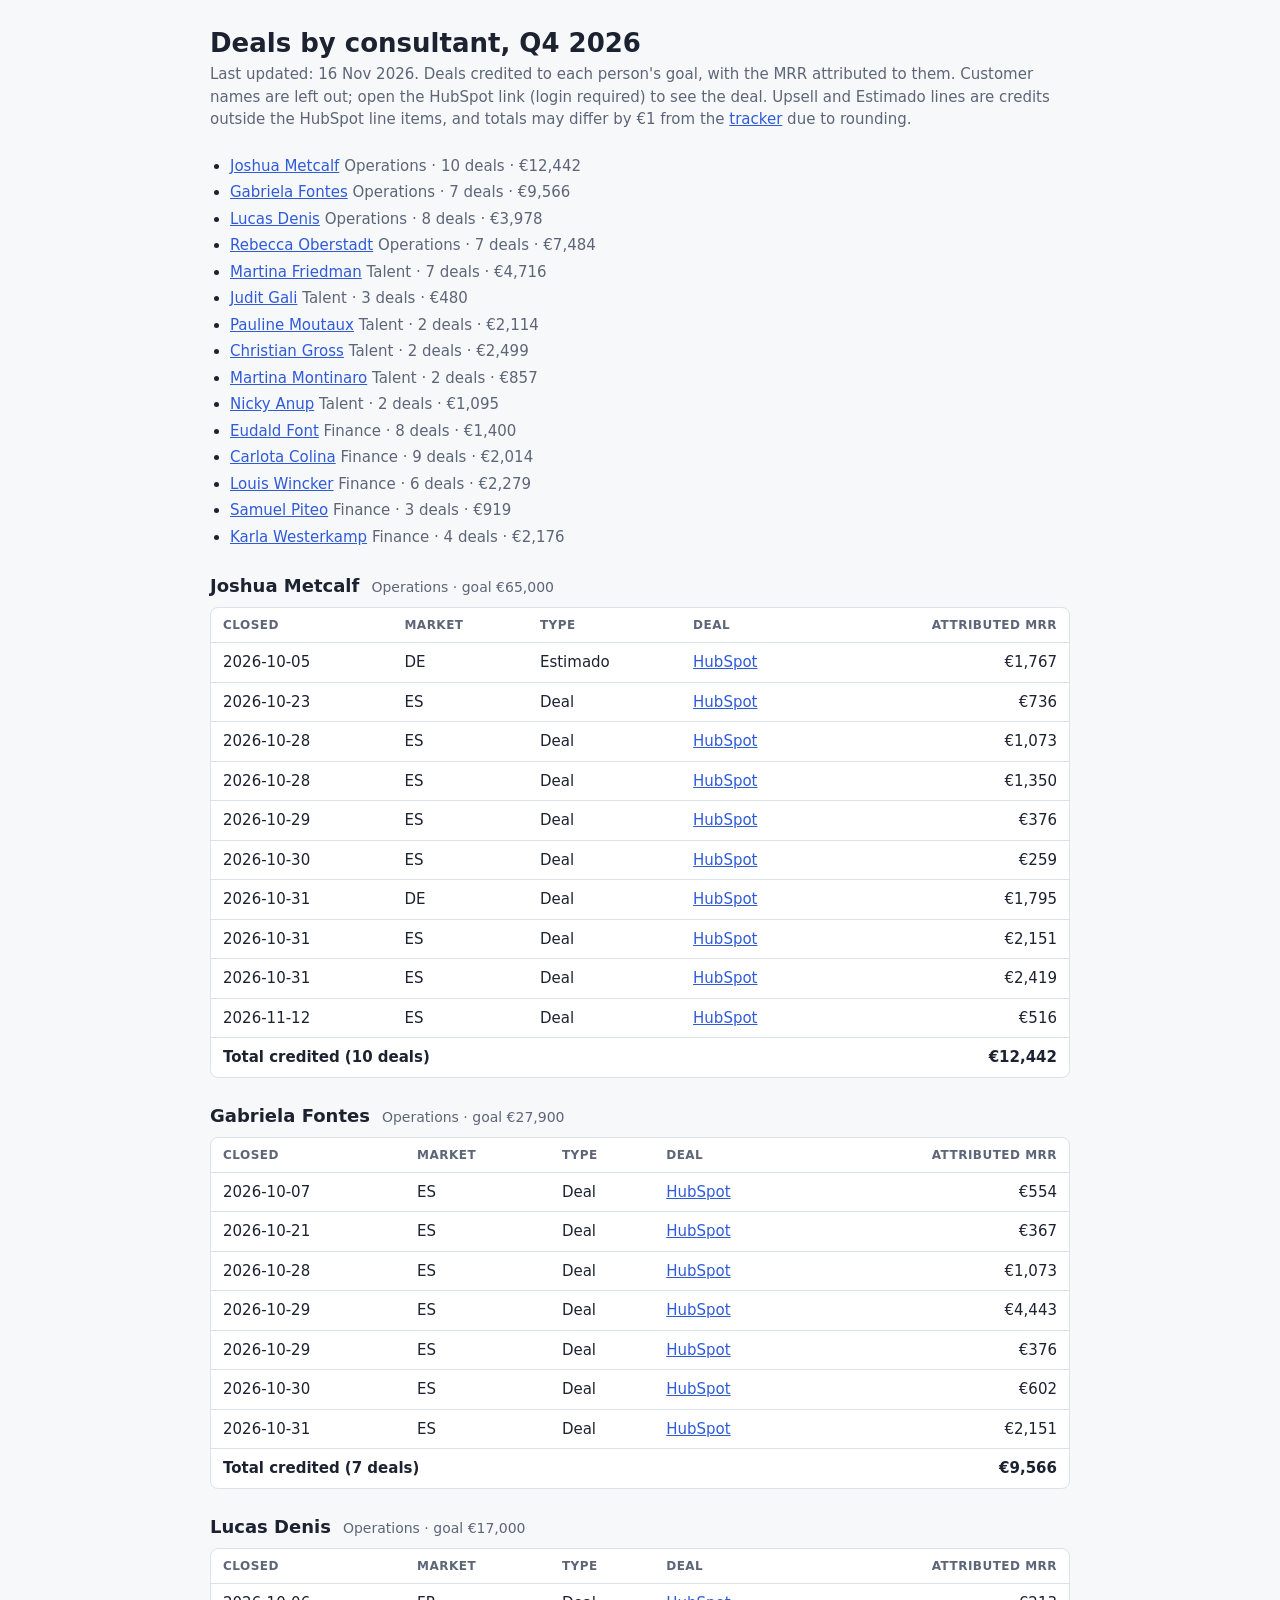
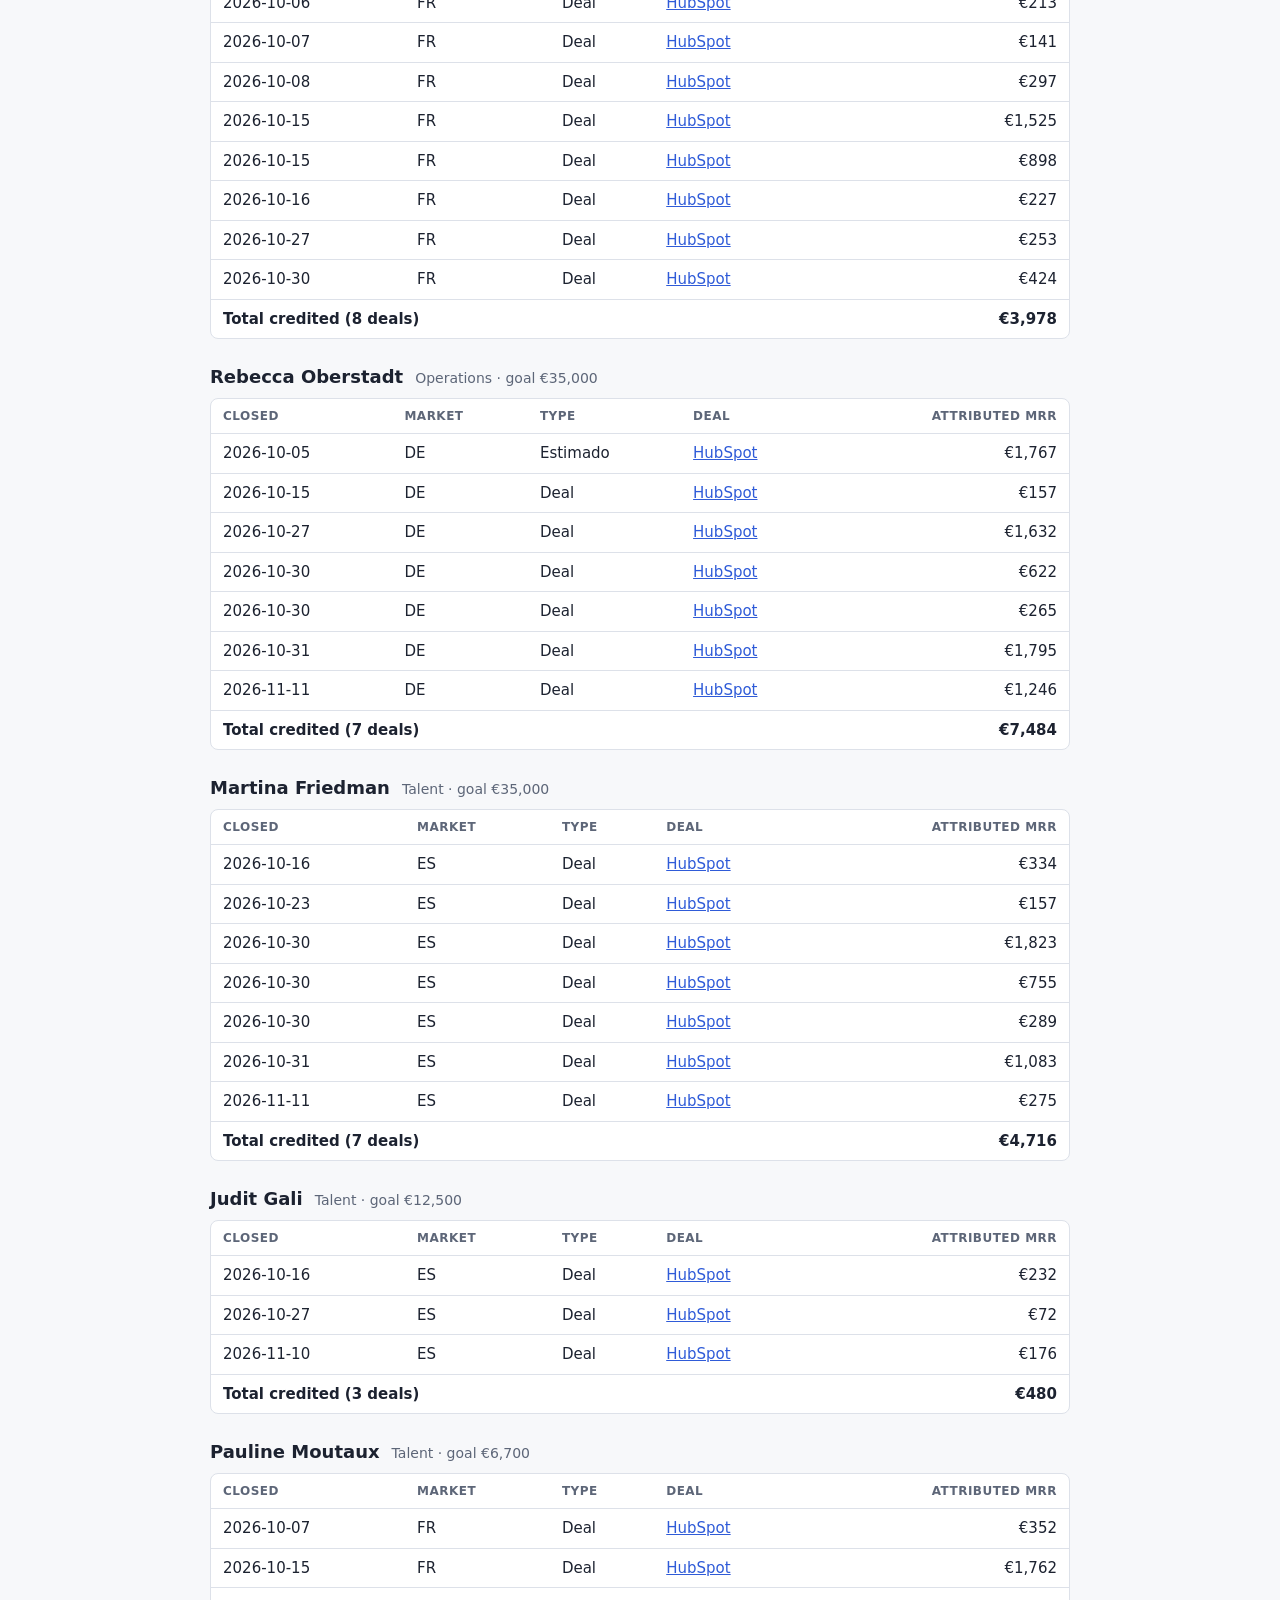
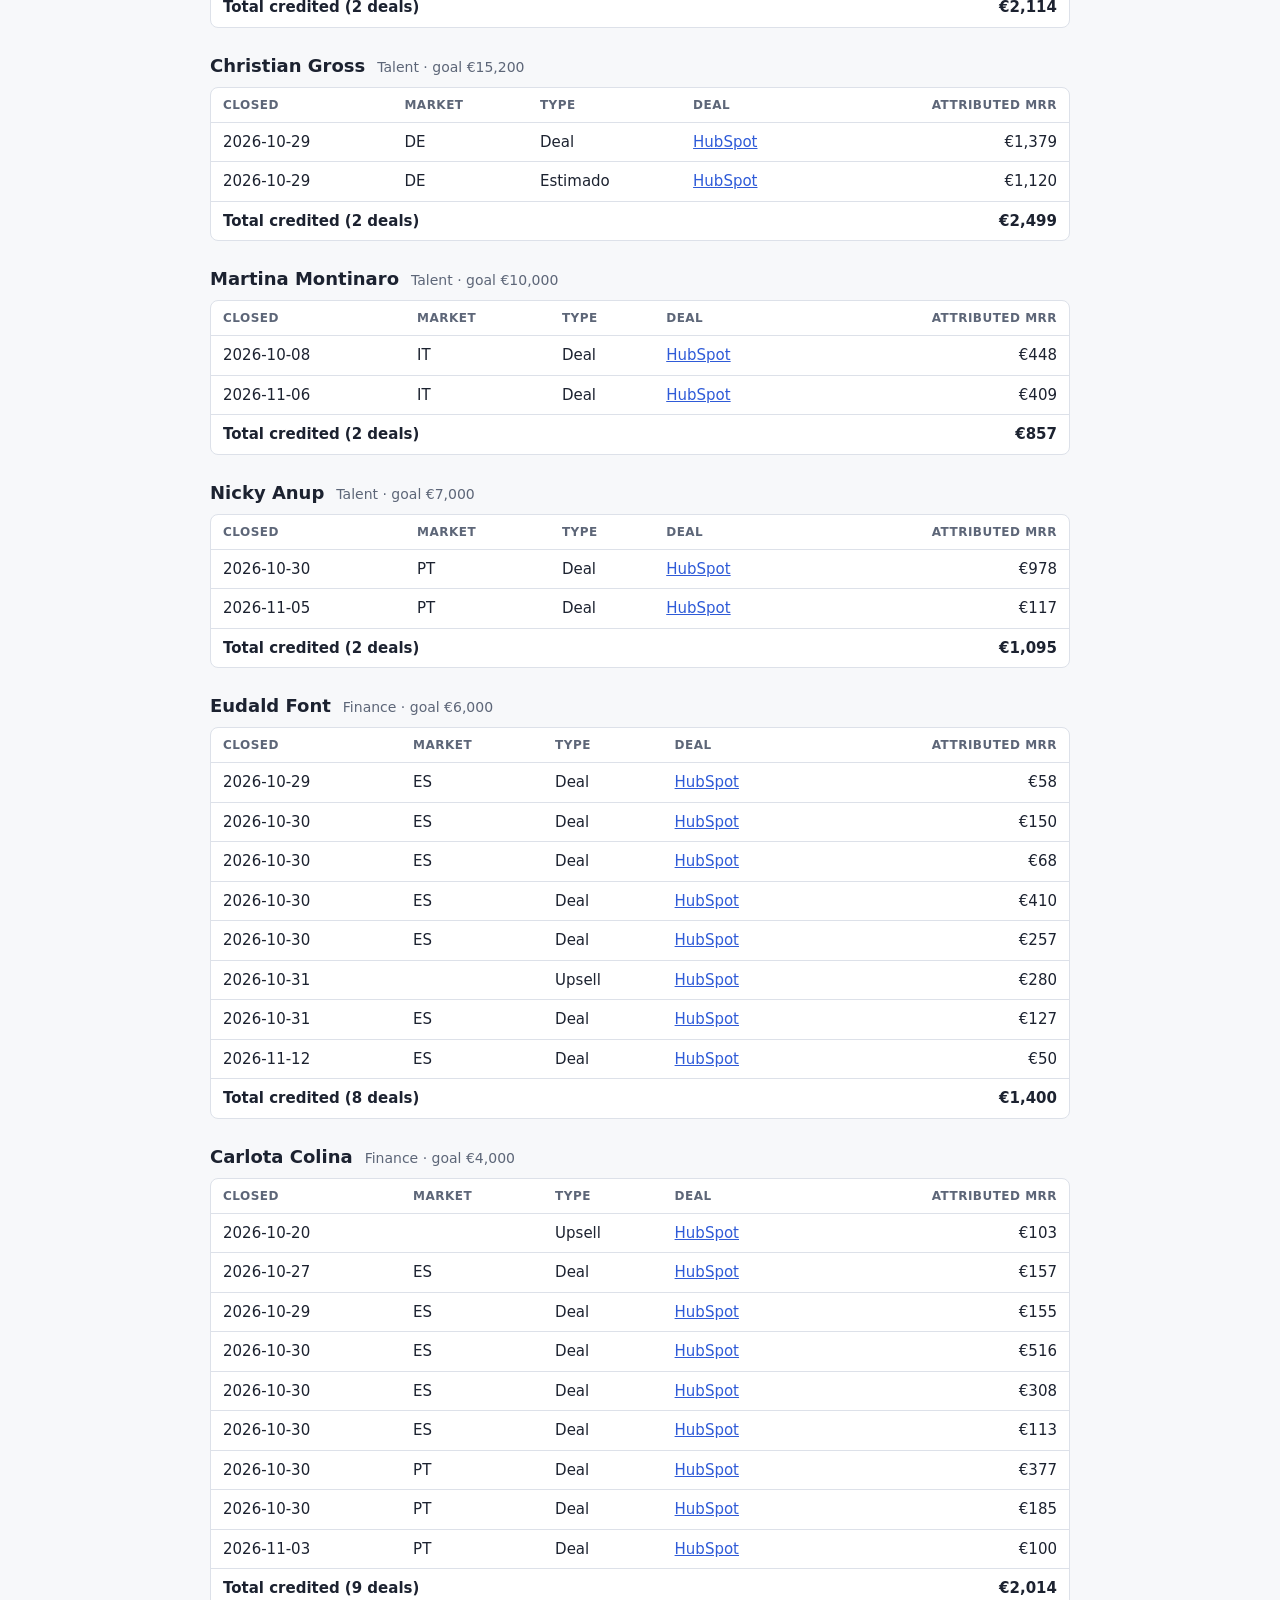
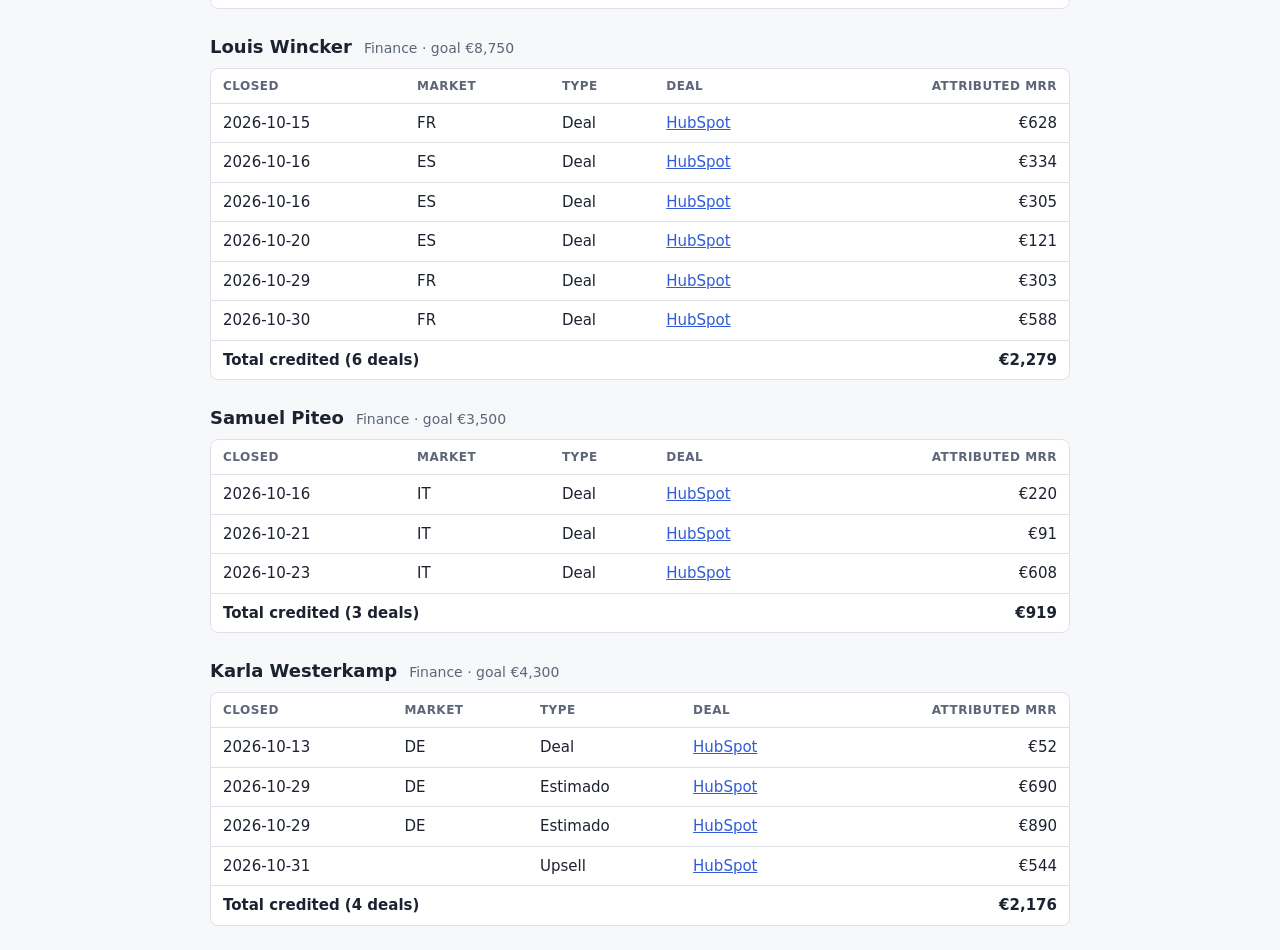
==== deals.html @ fb1b3f5a "Add anonymised deal list per consultant and link from index" ====
<!doctype html>
<html lang="en"><head><meta charset="utf-8"><meta name="viewport" content="width=device-width,initial-scale=1">
<title>Deals by consultant, Q4 2026</title>
<style>
:root{--bg:#f7f8fa;--surface:#fff;--fg:#1c2230;--mut:#5d6678;--line:#dde1e9;--accent:#2f5bd8}
@media (prefers-color-scheme:dark){:root{--bg:#12161f;--surface:#1a202c;--fg:#e8ecf4;--mut:#9aa5ba;--line:#2c3547;--accent:#8aa8ff;color-scheme:dark}}
body{margin:0;background:var(--bg);color:var(--fg);font:15px/1.5 system-ui,sans-serif;padding:24px 16px}
main{max-width:860px;margin:0 auto;display:flex;flex-direction:column;gap:24px}
h1,h2{margin:0}h1{font-size:26px}h2{font-size:18px;display:flex;flex-wrap:wrap;gap:4px 12px;align-items:baseline;margin-bottom:8px}h2 .mut{font-size:14px;font-weight:400}
p{margin:0}.mut{color:var(--mut)}a{color:var(--accent)}
ul{margin:0;padding-left:20px;display:grid;gap:4px}
.box{overflow-x:auto;border:1px solid var(--line);border-radius:8px;background:var(--surface)}
table{border-collapse:collapse;width:100%;min-width:520px}
th,td{padding:8px 12px;text-align:left;border-top:1px solid var(--line)}
thead th{border-top:0;font-size:12px;letter-spacing:.04em;text-transform:uppercase;color:var(--mut)}
.n{text-align:right;font-variant-numeric:tabular-nums;white-space:nowrap}tfoot td{font-weight:600}
</style></head><body><main>
<header><h1>Deals by consultant, Q4 2026</h1><p class="mut">Last updated: 16 Nov 2026. Deals credited to each person's goal, with the MRR attributed to them. Customer names are left out; open the HubSpot link (login required) to see the deal. Upsell and Estimado lines are credits outside the HubSpot line items, and totals may differ by €1 from the <a href="./">tracker</a> due to rounding.</p></header>
<nav><ul><li><a href="#joshua-metcalf">Joshua Metcalf</a> <span class="mut">Operations &middot; 10 deals &middot; €12,442</span></li><li><a href="#gabriela-fontes">Gabriela Fontes</a> <span class="mut">Operations &middot; 7 deals &middot; €9,566</span></li><li><a href="#lucas-denis">Lucas Denis</a> <span class="mut">Operations &middot; 8 deals &middot; €3,978</span></li><li><a href="#rebecca-oberstadt">Rebecca Oberstadt</a> <span class="mut">Operations &middot; 7 deals &middot; €7,484</span></li><li><a href="#martina-friedman">Martina Friedman</a> <span class="mut">Talent &middot; 7 deals &middot; €4,716</span></li><li><a href="#judit-gal">Judit Gali</a> <span class="mut">Talent &middot; 3 deals &middot; €480</span></li><li><a href="#pauline-moutaux">Pauline Moutaux</a> <span class="mut">Talent &middot; 2 deals &middot; €2,114</span></li><li><a href="#christian-gross">Christian Gross</a> <span class="mut">Talent &middot; 2 deals &middot; €2,499</span></li><li><a href="#martina-montinaro">Martina Montinaro</a> <span class="mut">Talent &middot; 2 deals &middot; €857</span></li><li><a href="#nicky-anup">Nicky Anup</a> <span class="mut">Talent &middot; 2 deals &middot; €1,095</span></li><li><a href="#eudald-font">Eudald Font</a> <span class="mut">Finance &middot; 8 deals &middot; €1,400</span></li><li><a href="#carlota-colina">Carlota Colina</a> <span class="mut">Finance &middot; 9 deals &middot; €2,014</span></li><li><a href="#louis-wincker">Louis Wincker</a> <span class="mut">Finance &middot; 6 deals &middot; €2,279</span></li><li><a href="#samuel-piteo">Samuel Piteo</a> <span class="mut">Finance &middot; 3 deals &middot; €919</span></li><li><a href="#karla-westerkamp">Karla Westerkamp</a> <span class="mut">Finance &middot; 4 deals &middot; €2,176</span></li></ul></nav>
<section id="joshua-metcalf"><h2>Joshua Metcalf <span class="mut">Operations &middot; goal €65,000</span></h2><div class="box"><table><thead><tr><th>Closed</th><th>Market</th><th>Type</th><th>Deal</th><th class="n">Attributed MRR</th></tr></thead><tbody><tr><td>2026-10-05</td><td>DE</td><td>Estimado</td><td><a href="https://app-eu1.hubspot.com/contacts/4960096/record/0-3/495874281666" target="_blank" rel="noopener">HubSpot</a></td><td class="n">€1,767</td></tr><tr><td>2026-10-23</td><td>ES</td><td>Deal</td><td><a href="https://app-eu1.hubspot.com/contacts/4960096/record/0-3/35090522880" target="_blank" rel="noopener">HubSpot</a></td><td class="n">€736</td></tr><tr><td>2026-10-28</td><td>ES</td><td>Deal</td><td><a href="https://app-eu1.hubspot.com/contacts/4960096/record/0-3/497831962848" target="_blank" rel="noopener">HubSpot</a></td><td class="n">€1,073</td></tr><tr><td>2026-10-28</td><td>ES</td><td>Deal</td><td><a href="https://app-eu1.hubspot.com/contacts/4960096/record/0-3/512074125503" target="_blank" rel="noopener">HubSpot</a></td><td class="n">€1,350</td></tr><tr><td>2026-10-29</td><td>ES</td><td>Deal</td><td><a href="https://app-eu1.hubspot.com/contacts/4960096/record/0-3/509908367592" target="_blank" rel="noopener">HubSpot</a></td><td class="n">€376</td></tr><tr><td>2026-10-30</td><td>ES</td><td>Deal</td><td><a href="https://app-eu1.hubspot.com/contacts/4960096/record/0-3/502036709584" target="_blank" rel="noopener">HubSpot</a></td><td class="n">€259</td></tr><tr><td>2026-10-31</td><td>DE</td><td>Deal</td><td><a href="https://app-eu1.hubspot.com/contacts/4960096/record/0-3/508081251543" target="_blank" rel="noopener">HubSpot</a></td><td class="n">€1,795</td></tr><tr><td>2026-10-31</td><td>ES</td><td>Deal</td><td><a href="https://app-eu1.hubspot.com/contacts/4960096/record/0-3/39851320850" target="_blank" rel="noopener">HubSpot</a></td><td class="n">€2,151</td></tr><tr><td>2026-10-31</td><td>ES</td><td>Deal</td><td><a href="https://app-eu1.hubspot.com/contacts/4960096/record/0-3/502935640298" target="_blank" rel="noopener">HubSpot</a></td><td class="n">€2,419</td></tr><tr><td>2026-11-12</td><td>ES</td><td>Deal</td><td><a href="https://app-eu1.hubspot.com/contacts/4960096/record/0-3/439248447727" target="_blank" rel="noopener">HubSpot</a></td><td class="n">€516</td></tr></tbody><tfoot><tr><td colspan="4">Total credited (10 deals)</td><td class="n">€12,442</td></tr></tfoot></table></div></section><section id="gabriela-fontes"><h2>Gabriela Fontes <span class="mut">Operations &middot; goal €27,900</span></h2><div class="box"><table><thead><tr><th>Closed</th><th>Market</th><th>Type</th><th>Deal</th><th class="n">Attributed MRR</th></tr></thead><tbody><tr><td>2026-10-07</td><td>ES</td><td>Deal</td><td><a href="https://app-eu1.hubspot.com/contacts/4960096/record/0-3/438901346512" target="_blank" rel="noopener">HubSpot</a></td><td class="n">€554</td></tr><tr><td>2026-10-21</td><td>ES</td><td>Deal</td><td><a href="https://app-eu1.hubspot.com/contacts/4960096/record/0-3/521851206892" target="_blank" rel="noopener">HubSpot</a></td><td class="n">€367</td></tr><tr><td>2026-10-28</td><td>ES</td><td>Deal</td><td><a href="https://app-eu1.hubspot.com/contacts/4960096/record/0-3/497831962848" target="_blank" rel="noopener">HubSpot</a></td><td class="n">€1,073</td></tr><tr><td>2026-10-29</td><td>ES</td><td>Deal</td><td><a href="https://app-eu1.hubspot.com/contacts/4960096/record/0-3/504313689331" target="_blank" rel="noopener">HubSpot</a></td><td class="n">€4,443</td></tr><tr><td>2026-10-29</td><td>ES</td><td>Deal</td><td><a href="https://app-eu1.hubspot.com/contacts/4960096/record/0-3/509908367592" target="_blank" rel="noopener">HubSpot</a></td><td class="n">€376</td></tr><tr><td>2026-10-30</td><td>ES</td><td>Deal</td><td><a href="https://app-eu1.hubspot.com/contacts/4960096/record/0-3/513886245067" target="_blank" rel="noopener">HubSpot</a></td><td class="n">€602</td></tr><tr><td>2026-10-31</td><td>ES</td><td>Deal</td><td><a href="https://app-eu1.hubspot.com/contacts/4960096/record/0-3/39851320850" target="_blank" rel="noopener">HubSpot</a></td><td class="n">€2,151</td></tr></tbody><tfoot><tr><td colspan="4">Total credited (7 deals)</td><td class="n">€9,566</td></tr></tfoot></table></div></section><section id="lucas-denis"><h2>Lucas Denis <span class="mut">Operations &middot; goal €17,000</span></h2><div class="box"><table><thead><tr><th>Closed</th><th>Market</th><th>Type</th><th>Deal</th><th class="n">Attributed MRR</th></tr></thead><tbody><tr><td>2026-10-06</td><td>FR</td><td>Deal</td><td><a href="https://app-eu1.hubspot.com/contacts/4960096/record/0-3/524302850283" target="_blank" rel="noopener">HubSpot</a></td><td class="n">€213</td></tr><tr><td>2026-10-07</td><td>FR</td><td>Deal</td><td><a href="https://app-eu1.hubspot.com/contacts/4960096/record/0-3/510065656027" target="_blank" rel="noopener">HubSpot</a></td><td class="n">€141</td></tr><tr><td>2026-10-08</td><td>FR</td><td>Deal</td><td><a href="https://app-eu1.hubspot.com/contacts/4960096/record/0-3/511409390817" target="_blank" rel="noopener">HubSpot</a></td><td class="n">€297</td></tr><tr><td>2026-10-15</td><td>FR</td><td>Deal</td><td><a href="https://app-eu1.hubspot.com/contacts/4960096/record/0-3/46062070124" target="_blank" rel="noopener">HubSpot</a></td><td class="n">€1,525</td></tr><tr><td>2026-10-15</td><td>FR</td><td>Deal</td><td><a href="https://app-eu1.hubspot.com/contacts/4960096/record/0-3/519408647410" target="_blank" rel="noopener">HubSpot</a></td><td class="n">€898</td></tr><tr><td>2026-10-16</td><td>FR</td><td>Deal</td><td><a href="https://app-eu1.hubspot.com/contacts/4960096/record/0-3/525173957847" target="_blank" rel="noopener">HubSpot</a></td><td class="n">€227</td></tr><tr><td>2026-10-27</td><td>FR</td><td>Deal</td><td><a href="https://app-eu1.hubspot.com/contacts/4960096/record/0-3/501832020194" target="_blank" rel="noopener">HubSpot</a></td><td class="n">€253</td></tr><tr><td>2026-10-30</td><td>FR</td><td>Deal</td><td><a href="https://app-eu1.hubspot.com/contacts/4960096/record/0-3/471542369480" target="_blank" rel="noopener">HubSpot</a></td><td class="n">€424</td></tr></tbody><tfoot><tr><td colspan="4">Total credited (8 deals)</td><td class="n">€3,978</td></tr></tfoot></table></div></section><section id="rebecca-oberstadt"><h2>Rebecca Oberstadt <span class="mut">Operations &middot; goal €35,000</span></h2><div class="box"><table><thead><tr><th>Closed</th><th>Market</th><th>Type</th><th>Deal</th><th class="n">Attributed MRR</th></tr></thead><tbody><tr><td>2026-10-05</td><td>DE</td><td>Estimado</td><td><a href="https://app-eu1.hubspot.com/contacts/4960096/record/0-3/495874281666" target="_blank" rel="noopener">HubSpot</a></td><td class="n">€1,767</td></tr><tr><td>2026-10-15</td><td>DE</td><td>Deal</td><td><a href="https://app-eu1.hubspot.com/contacts/4960096/record/0-3/493553774807" target="_blank" rel="noopener">HubSpot</a></td><td class="n">€157</td></tr><tr><td>2026-10-27</td><td>DE</td><td>Deal</td><td><a href="https://app-eu1.hubspot.com/contacts/4960096/record/0-3/522948480195" target="_blank" rel="noopener">HubSpot</a></td><td class="n">€1,632</td></tr><tr><td>2026-10-30</td><td>DE</td><td>Deal</td><td><a href="https://app-eu1.hubspot.com/contacts/4960096/record/0-3/506185968829" target="_blank" rel="noopener">HubSpot</a></td><td class="n">€622</td></tr><tr><td>2026-10-30</td><td>DE</td><td>Deal</td><td><a href="https://app-eu1.hubspot.com/contacts/4960096/record/0-3/522105728196" target="_blank" rel="noopener">HubSpot</a></td><td class="n">€265</td></tr><tr><td>2026-10-31</td><td>DE</td><td>Deal</td><td><a href="https://app-eu1.hubspot.com/contacts/4960096/record/0-3/508081251543" target="_blank" rel="noopener">HubSpot</a></td><td class="n">€1,795</td></tr><tr><td>2026-11-11</td><td>DE</td><td>Deal</td><td><a href="https://app-eu1.hubspot.com/contacts/4960096/record/0-3/499599137988" target="_blank" rel="noopener">HubSpot</a></td><td class="n">€1,246</td></tr></tbody><tfoot><tr><td colspan="4">Total credited (7 deals)</td><td class="n">€7,484</td></tr></tfoot></table></div></section><section id="martina-friedman"><h2>Martina Friedman <span class="mut">Talent &middot; goal €35,000</span></h2><div class="box"><table><thead><tr><th>Closed</th><th>Market</th><th>Type</th><th>Deal</th><th class="n">Attributed MRR</th></tr></thead><tbody><tr><td>2026-10-16</td><td>ES</td><td>Deal</td><td><a href="https://app-eu1.hubspot.com/contacts/4960096/record/0-3/502758889695" target="_blank" rel="noopener">HubSpot</a></td><td class="n">€334</td></tr><tr><td>2026-10-23</td><td>ES</td><td>Deal</td><td><a href="https://app-eu1.hubspot.com/contacts/4960096/record/0-3/488096570565" target="_blank" rel="noopener">HubSpot</a></td><td class="n">€157</td></tr><tr><td>2026-10-30</td><td>ES</td><td>Deal</td><td><a href="https://app-eu1.hubspot.com/contacts/4960096/record/0-3/43568405346" target="_blank" rel="noopener">HubSpot</a></td><td class="n">€1,823</td></tr><tr><td>2026-10-30</td><td>ES</td><td>Deal</td><td><a href="https://app-eu1.hubspot.com/contacts/4960096/record/0-3/464862479553" target="_blank" rel="noopener">HubSpot</a></td><td class="n">€755</td></tr><tr><td>2026-10-30</td><td>ES</td><td>Deal</td><td><a href="https://app-eu1.hubspot.com/contacts/4960096/record/0-3/502036709584" target="_blank" rel="noopener">HubSpot</a></td><td class="n">€289</td></tr><tr><td>2026-10-31</td><td>ES</td><td>Deal</td><td><a href="https://app-eu1.hubspot.com/contacts/4960096/record/0-3/505276457183" target="_blank" rel="noopener">HubSpot</a></td><td class="n">€1,083</td></tr><tr><td>2026-11-11</td><td>ES</td><td>Deal</td><td><a href="https://app-eu1.hubspot.com/contacts/4960096/record/0-3/499536752851" target="_blank" rel="noopener">HubSpot</a></td><td class="n">€275</td></tr></tbody><tfoot><tr><td colspan="4">Total credited (7 deals)</td><td class="n">€4,716</td></tr></tfoot></table></div></section><section id="judit-gal"><h2>Judit Gali <span class="mut">Talent &middot; goal €12,500</span></h2><div class="box"><table><thead><tr><th>Closed</th><th>Market</th><th>Type</th><th>Deal</th><th class="n">Attributed MRR</th></tr></thead><tbody><tr><td>2026-10-16</td><td>ES</td><td>Deal</td><td><a href="https://app-eu1.hubspot.com/contacts/4960096/record/0-3/520449732813" target="_blank" rel="noopener">HubSpot</a></td><td class="n">€232</td></tr><tr><td>2026-10-27</td><td>ES</td><td>Deal</td><td><a href="https://app-eu1.hubspot.com/contacts/4960096/record/0-3/528806458598" target="_blank" rel="noopener">HubSpot</a></td><td class="n">€72</td></tr><tr><td>2026-11-10</td><td>ES</td><td>Deal</td><td><a href="https://app-eu1.hubspot.com/contacts/4960096/record/0-3/532502971593" target="_blank" rel="noopener">HubSpot</a></td><td class="n">€176</td></tr></tbody><tfoot><tr><td colspan="4">Total credited (3 deals)</td><td class="n">€480</td></tr></tfoot></table></div></section><section id="pauline-moutaux"><h2>Pauline Moutaux <span class="mut">Talent &middot; goal €6,700</span></h2><div class="box"><table><thead><tr><th>Closed</th><th>Market</th><th>Type</th><th>Deal</th><th class="n">Attributed MRR</th></tr></thead><tbody><tr><td>2026-10-07</td><td>FR</td><td>Deal</td><td><a href="https://app-eu1.hubspot.com/contacts/4960096/record/0-3/510065656027" target="_blank" rel="noopener">HubSpot</a></td><td class="n">€352</td></tr><tr><td>2026-10-15</td><td>FR</td><td>Deal</td><td><a href="https://app-eu1.hubspot.com/contacts/4960096/record/0-3/46062070124" target="_blank" rel="noopener">HubSpot</a></td><td class="n">€1,762</td></tr></tbody><tfoot><tr><td colspan="4">Total credited (2 deals)</td><td class="n">€2,114</td></tr></tfoot></table></div></section><section id="christian-gross"><h2>Christian Gross <span class="mut">Talent &middot; goal €15,200</span></h2><div class="box"><table><thead><tr><th>Closed</th><th>Market</th><th>Type</th><th>Deal</th><th class="n">Attributed MRR</th></tr></thead><tbody><tr><td>2026-10-29</td><td>DE</td><td>Deal</td><td><a href="https://app-eu1.hubspot.com/contacts/4960096/record/0-3/516814703850" target="_blank" rel="noopener">HubSpot</a></td><td class="n">€1,379</td></tr><tr><td>2026-10-29</td><td>DE</td><td>Estimado</td><td><a href="https://app-eu1.hubspot.com/contacts/4960096/record/0-3/526164022462" target="_blank" rel="noopener">HubSpot</a></td><td class="n">€1,120</td></tr></tbody><tfoot><tr><td colspan="4">Total credited (2 deals)</td><td class="n">€2,499</td></tr></tfoot></table></div></section><section id="martina-montinaro"><h2>Martina Montinaro <span class="mut">Talent &middot; goal €10,000</span></h2><div class="box"><table><thead><tr><th>Closed</th><th>Market</th><th>Type</th><th>Deal</th><th class="n">Attributed MRR</th></tr></thead><tbody><tr><td>2026-10-08</td><td>IT</td><td>Deal</td><td><a href="https://app-eu1.hubspot.com/contacts/4960096/record/0-3/498285420748" target="_blank" rel="noopener">HubSpot</a></td><td class="n">€448</td></tr><tr><td>2026-11-06</td><td>IT</td><td>Deal</td><td><a href="https://app-eu1.hubspot.com/contacts/4960096/record/0-3/534603861209" target="_blank" rel="noopener">HubSpot</a></td><td class="n">€409</td></tr></tbody><tfoot><tr><td colspan="4">Total credited (2 deals)</td><td class="n">€857</td></tr></tfoot></table></div></section><section id="nicky-anup"><h2>Nicky Anup <span class="mut">Talent &middot; goal €7,000</span></h2><div class="box"><table><thead><tr><th>Closed</th><th>Market</th><th>Type</th><th>Deal</th><th class="n">Attributed MRR</th></tr></thead><tbody><tr><td>2026-10-30</td><td>PT</td><td>Deal</td><td><a href="https://app-eu1.hubspot.com/contacts/4960096/record/0-3/522627960030" target="_blank" rel="noopener">HubSpot</a></td><td class="n">€978</td></tr><tr><td>2026-11-05</td><td>PT</td><td>Deal</td><td><a href="https://app-eu1.hubspot.com/contacts/4960096/record/0-3/528319120616" target="_blank" rel="noopener">HubSpot</a></td><td class="n">€117</td></tr></tbody><tfoot><tr><td colspan="4">Total credited (2 deals)</td><td class="n">€1,095</td></tr></tfoot></table></div></section><section id="eudald-font"><h2>Eudald Font <span class="mut">Finance &middot; goal €6,000</span></h2><div class="box"><table><thead><tr><th>Closed</th><th>Market</th><th>Type</th><th>Deal</th><th class="n">Attributed MRR</th></tr></thead><tbody><tr><td>2026-10-29</td><td>ES</td><td>Deal</td><td><a href="https://app-eu1.hubspot.com/contacts/4960096/record/0-3/509908367592" target="_blank" rel="noopener">HubSpot</a></td><td class="n">€58</td></tr><tr><td>2026-10-30</td><td>ES</td><td>Deal</td><td><a href="https://app-eu1.hubspot.com/contacts/4960096/record/0-3/502036709584" target="_blank" rel="noopener">HubSpot</a></td><td class="n">€150</td></tr><tr><td>2026-10-30</td><td>ES</td><td>Deal</td><td><a href="https://app-eu1.hubspot.com/contacts/4960096/record/0-3/507745895663" target="_blank" rel="noopener">HubSpot</a></td><td class="n">€68</td></tr><tr><td>2026-10-30</td><td>ES</td><td>Deal</td><td><a href="https://app-eu1.hubspot.com/contacts/4960096/record/0-3/525756581083" target="_blank" rel="noopener">HubSpot</a></td><td class="n">€410</td></tr><tr><td>2026-10-30</td><td>ES</td><td>Deal</td><td><a href="https://app-eu1.hubspot.com/contacts/4960096/record/0-3/526799036614" target="_blank" rel="noopener">HubSpot</a></td><td class="n">€257</td></tr><tr><td>2026-10-31</td><td></td><td>Upsell</td><td><a href="https://app-eu1.hubspot.com/contacts/4960096/record/0-3/519975739621" target="_blank" rel="noopener">HubSpot</a></td><td class="n">€280</td></tr><tr><td>2026-10-31</td><td>ES</td><td>Deal</td><td><a href="https://app-eu1.hubspot.com/contacts/4960096/record/0-3/502935640298" target="_blank" rel="noopener">HubSpot</a></td><td class="n">€127</td></tr><tr><td>2026-11-12</td><td>ES</td><td>Deal</td><td><a href="https://app-eu1.hubspot.com/contacts/4960096/record/0-3/439248447727" target="_blank" rel="noopener">HubSpot</a></td><td class="n">€50</td></tr></tbody><tfoot><tr><td colspan="4">Total credited (8 deals)</td><td class="n">€1,400</td></tr></tfoot></table></div></section><section id="carlota-colina"><h2>Carlota Colina <span class="mut">Finance &middot; goal €4,000</span></h2><div class="box"><table><thead><tr><th>Closed</th><th>Market</th><th>Type</th><th>Deal</th><th class="n">Attributed MRR</th></tr></thead><tbody><tr><td>2026-10-20</td><td></td><td>Upsell</td><td><a href="https://app-eu1.hubspot.com/contacts/4960096/record/0-3/525375431884" target="_blank" rel="noopener">HubSpot</a></td><td class="n">€103</td></tr><tr><td>2026-10-27</td><td>ES</td><td>Deal</td><td><a href="https://app-eu1.hubspot.com/contacts/4960096/record/0-3/509333643502" target="_blank" rel="noopener">HubSpot</a></td><td class="n">€157</td></tr><tr><td>2026-10-29</td><td>ES</td><td>Deal</td><td><a href="https://app-eu1.hubspot.com/contacts/4960096/record/0-3/522264749271" target="_blank" rel="noopener">HubSpot</a></td><td class="n">€155</td></tr><tr><td>2026-10-30</td><td>ES</td><td>Deal</td><td><a href="https://app-eu1.hubspot.com/contacts/4960096/record/0-3/513886245067" target="_blank" rel="noopener">HubSpot</a></td><td class="n">€516</td></tr><tr><td>2026-10-30</td><td>ES</td><td>Deal</td><td><a href="https://app-eu1.hubspot.com/contacts/4960096/record/0-3/525315196136" target="_blank" rel="noopener">HubSpot</a></td><td class="n">€308</td></tr><tr><td>2026-10-30</td><td>ES</td><td>Deal</td><td><a href="https://app-eu1.hubspot.com/contacts/4960096/record/0-3/530647423224" target="_blank" rel="noopener">HubSpot</a></td><td class="n">€113</td></tr><tr><td>2026-10-30</td><td>PT</td><td>Deal</td><td><a href="https://app-eu1.hubspot.com/contacts/4960096/record/0-3/522627960030" target="_blank" rel="noopener">HubSpot</a></td><td class="n">€377</td></tr><tr><td>2026-10-30</td><td>PT</td><td>Deal</td><td><a href="https://app-eu1.hubspot.com/contacts/4960096/record/0-3/526506342636" target="_blank" rel="noopener">HubSpot</a></td><td class="n">€185</td></tr><tr><td>2026-11-03</td><td>PT</td><td>Deal</td><td><a href="https://app-eu1.hubspot.com/contacts/4960096/record/0-3/514890544323" target="_blank" rel="noopener">HubSpot</a></td><td class="n">€100</td></tr></tbody><tfoot><tr><td colspan="4">Total credited (9 deals)</td><td class="n">€2,014</td></tr></tfoot></table></div></section><section id="louis-wincker"><h2>Louis Wincker <span class="mut">Finance &middot; goal €8,750</span></h2><div class="box"><table><thead><tr><th>Closed</th><th>Market</th><th>Type</th><th>Deal</th><th class="n">Attributed MRR</th></tr></thead><tbody><tr><td>2026-10-15</td><td>FR</td><td>Deal</td><td><a href="https://app-eu1.hubspot.com/contacts/4960096/record/0-3/519408647410" target="_blank" rel="noopener">HubSpot</a></td><td class="n">€628</td></tr><tr><td>2026-10-16</td><td>ES</td><td>Deal</td><td><a href="https://app-eu1.hubspot.com/contacts/4960096/record/0-3/502758889695" target="_blank" rel="noopener">HubSpot</a></td><td class="n">€334</td></tr><tr><td>2026-10-16</td><td>ES</td><td>Deal</td><td><a href="https://app-eu1.hubspot.com/contacts/4960096/record/0-3/520449732813" target="_blank" rel="noopener">HubSpot</a></td><td class="n">€305</td></tr><tr><td>2026-10-20</td><td>ES</td><td>Deal</td><td><a href="https://app-eu1.hubspot.com/contacts/4960096/record/0-3/521647217890" target="_blank" rel="noopener">HubSpot</a></td><td class="n">€121</td></tr><tr><td>2026-10-29</td><td>FR</td><td>Deal</td><td><a href="https://app-eu1.hubspot.com/contacts/4960096/record/0-3/507706506470" target="_blank" rel="noopener">HubSpot</a></td><td class="n">€303</td></tr><tr><td>2026-10-30</td><td>FR</td><td>Deal</td><td><a href="https://app-eu1.hubspot.com/contacts/4960096/record/0-3/509751726270" target="_blank" rel="noopener">HubSpot</a></td><td class="n">€588</td></tr></tbody><tfoot><tr><td colspan="4">Total credited (6 deals)</td><td class="n">€2,279</td></tr></tfoot></table></div></section><section id="samuel-piteo"><h2>Samuel Piteo <span class="mut">Finance &middot; goal €3,500</span></h2><div class="box"><table><thead><tr><th>Closed</th><th>Market</th><th>Type</th><th>Deal</th><th class="n">Attributed MRR</th></tr></thead><tbody><tr><td>2026-10-16</td><td>IT</td><td>Deal</td><td><a href="https://app-eu1.hubspot.com/contacts/4960096/record/0-3/525798145258" target="_blank" rel="noopener">HubSpot</a></td><td class="n">€220</td></tr><tr><td>2026-10-21</td><td>IT</td><td>Deal</td><td><a href="https://app-eu1.hubspot.com/contacts/4960096/record/0-3/520609402043" target="_blank" rel="noopener">HubSpot</a></td><td class="n">€91</td></tr><tr><td>2026-10-23</td><td>IT</td><td>Deal</td><td><a href="https://app-eu1.hubspot.com/contacts/4960096/record/0-3/528713825501" target="_blank" rel="noopener">HubSpot</a></td><td class="n">€608</td></tr></tbody><tfoot><tr><td colspan="4">Total credited (3 deals)</td><td class="n">€919</td></tr></tfoot></table></div></section><section id="karla-westerkamp"><h2>Karla Westerkamp <span class="mut">Finance &middot; goal €4,300</span></h2><div class="box"><table><thead><tr><th>Closed</th><th>Market</th><th>Type</th><th>Deal</th><th class="n">Attributed MRR</th></tr></thead><tbody><tr><td>2026-10-13</td><td>DE</td><td>Deal</td><td><a href="https://app-eu1.hubspot.com/contacts/4960096/record/0-3/479741426898" target="_blank" rel="noopener">HubSpot</a></td><td class="n">€52</td></tr><tr><td>2026-10-29</td><td>DE</td><td>Estimado</td><td><a href="https://app-eu1.hubspot.com/contacts/4960096/record/0-3/505404156138" target="_blank" rel="noopener">HubSpot</a></td><td class="n">€690</td></tr><tr><td>2026-10-29</td><td>DE</td><td>Estimado</td><td><a href="https://app-eu1.hubspot.com/contacts/4960096/record/0-3/526164022462" target="_blank" rel="noopener">HubSpot</a></td><td class="n">€890</td></tr><tr><td>2026-10-31</td><td></td><td>Upsell</td><td><a href="https://app-eu1.hubspot.com/contacts/4960096/record/0-3/528335493364" target="_blank" rel="noopener">HubSpot</a></td><td class="n">€544</td></tr></tbody><tfoot><tr><td colspan="4">Total credited (4 deals)</td><td class="n">€2,176</td></tr></tfoot></table></div></section>
</main></body></html>
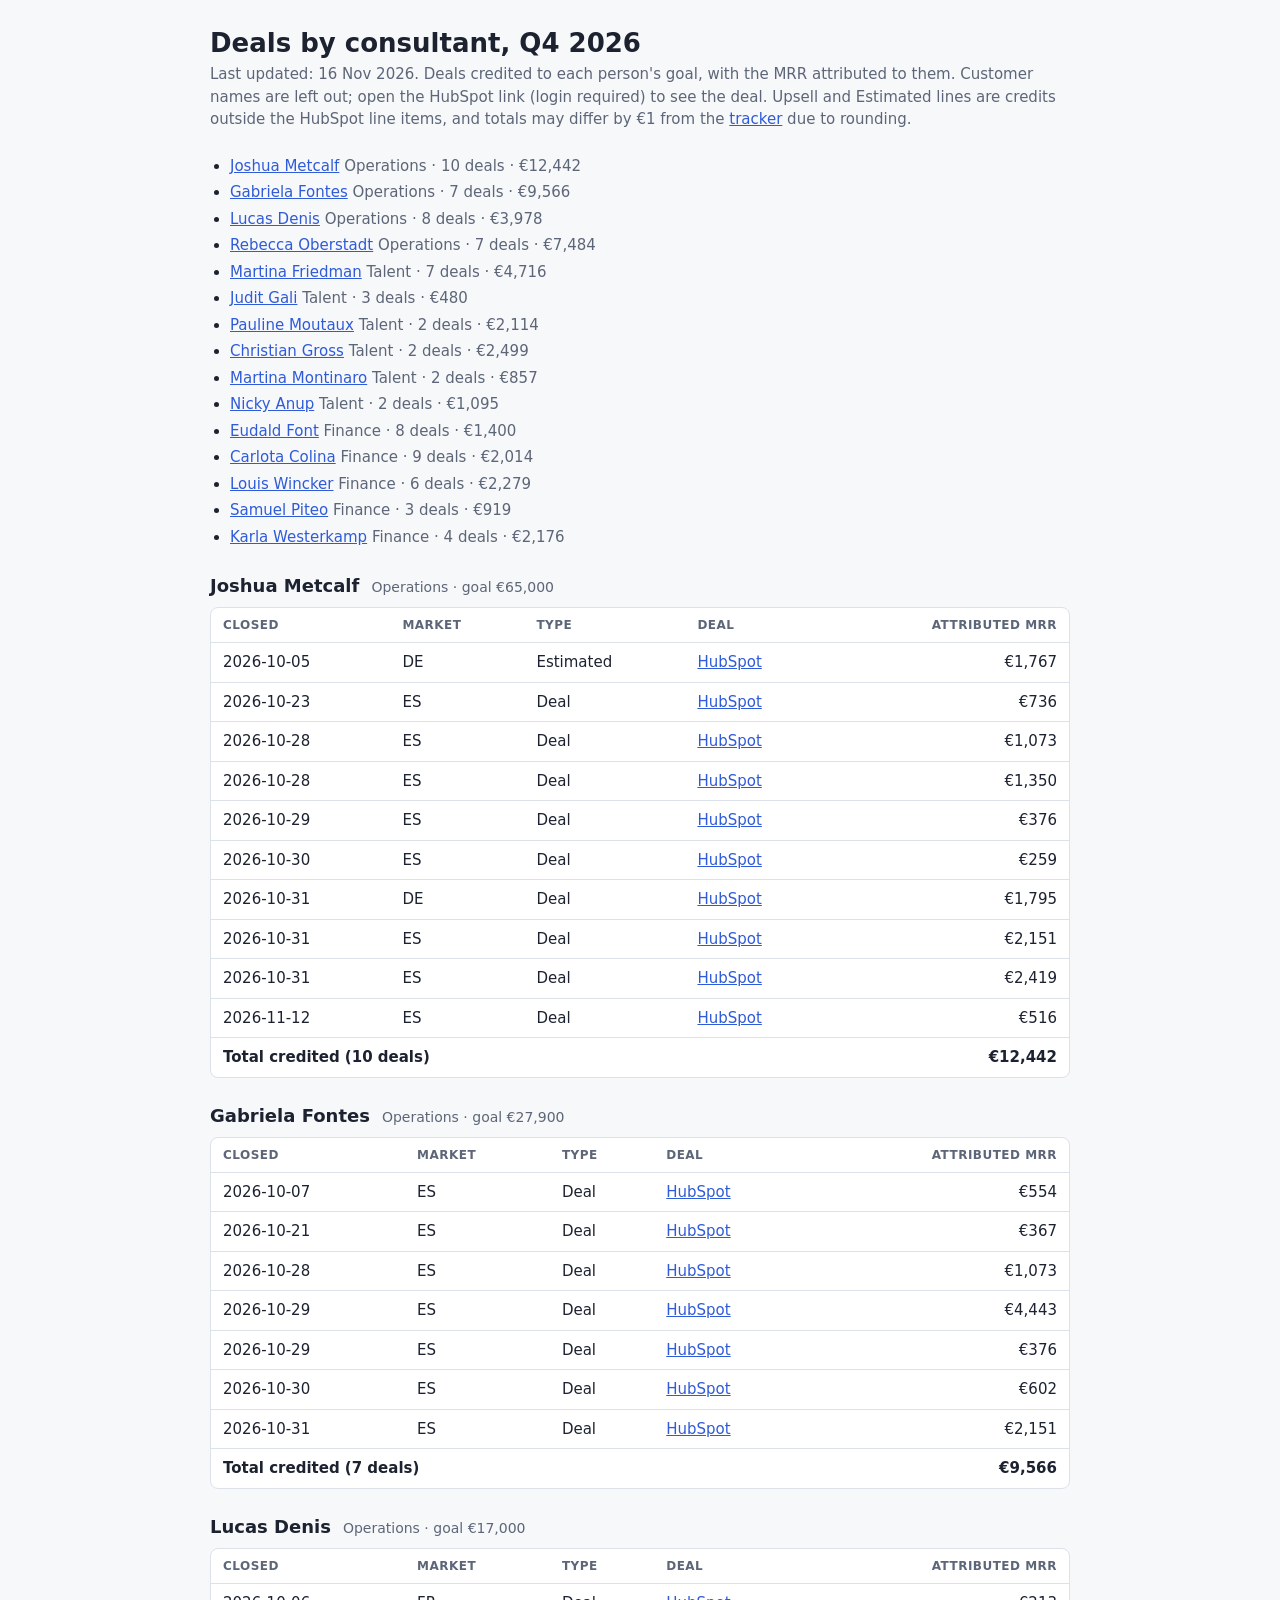
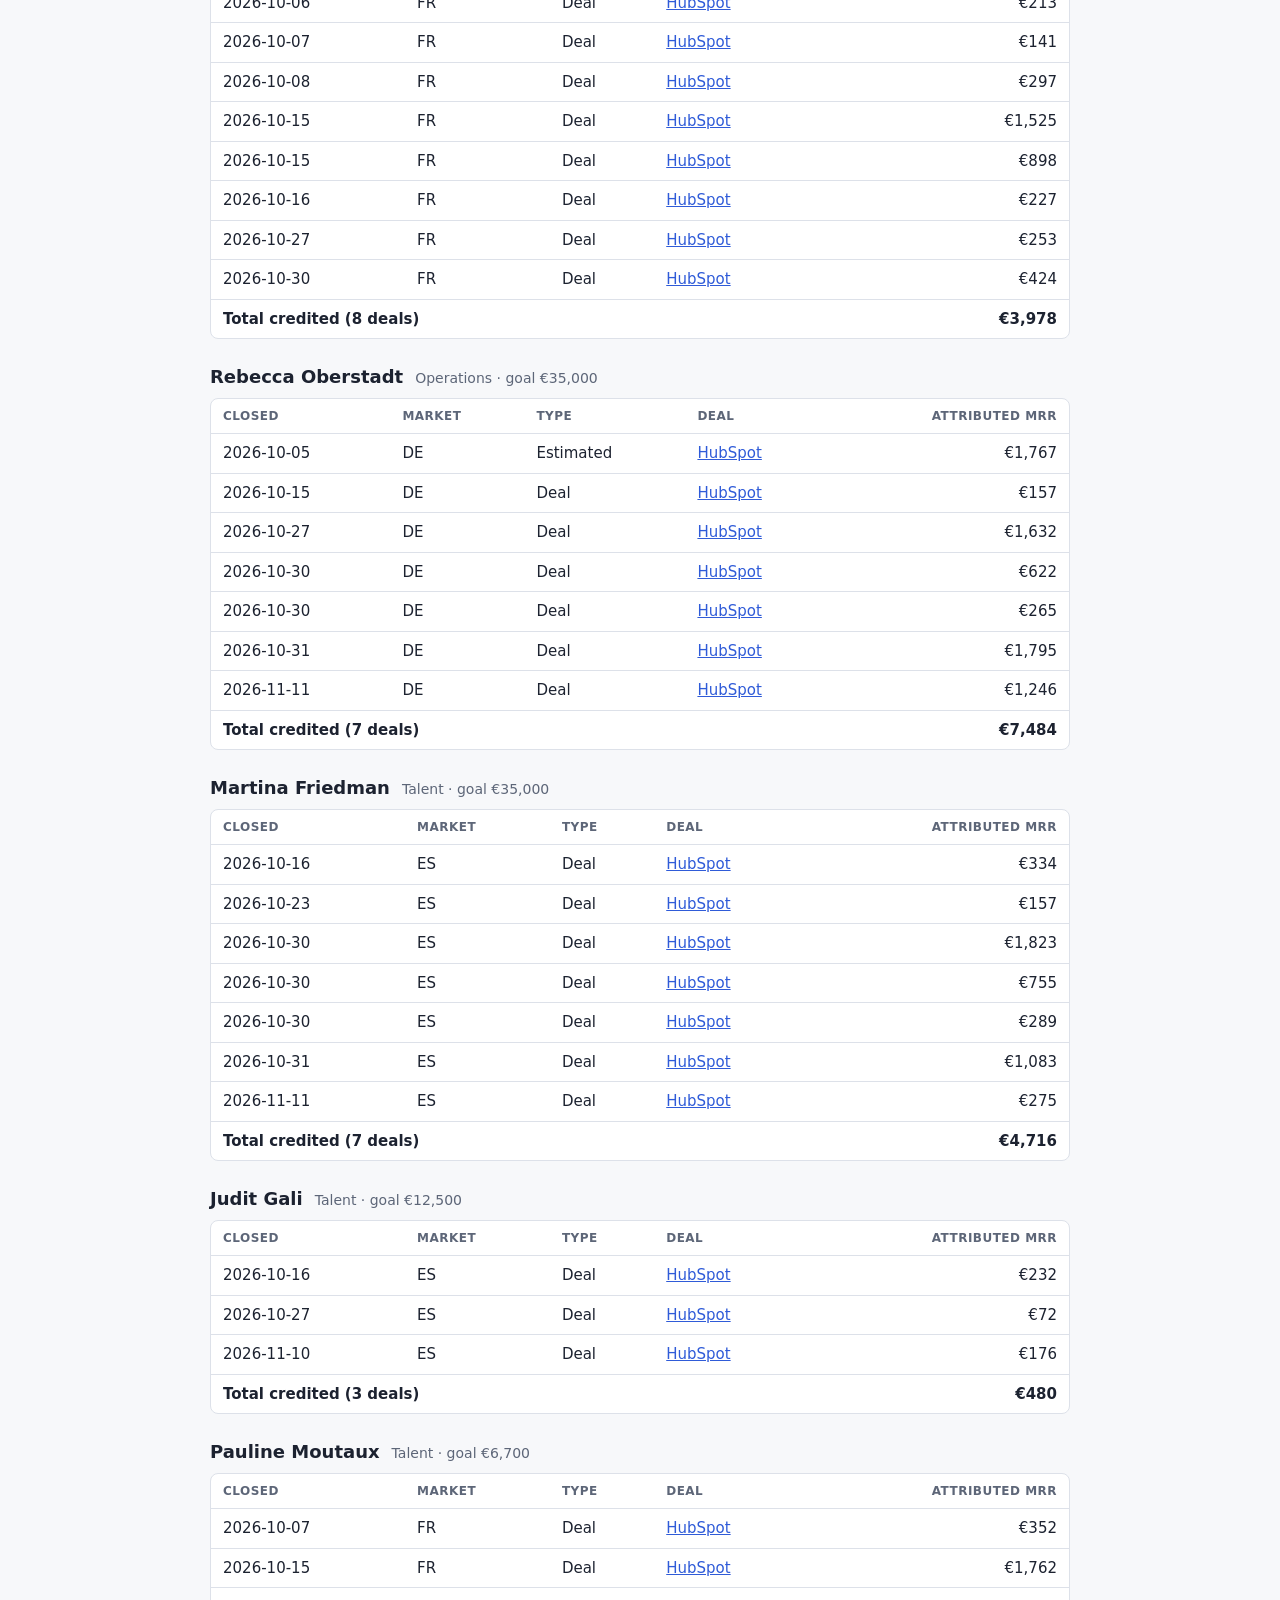
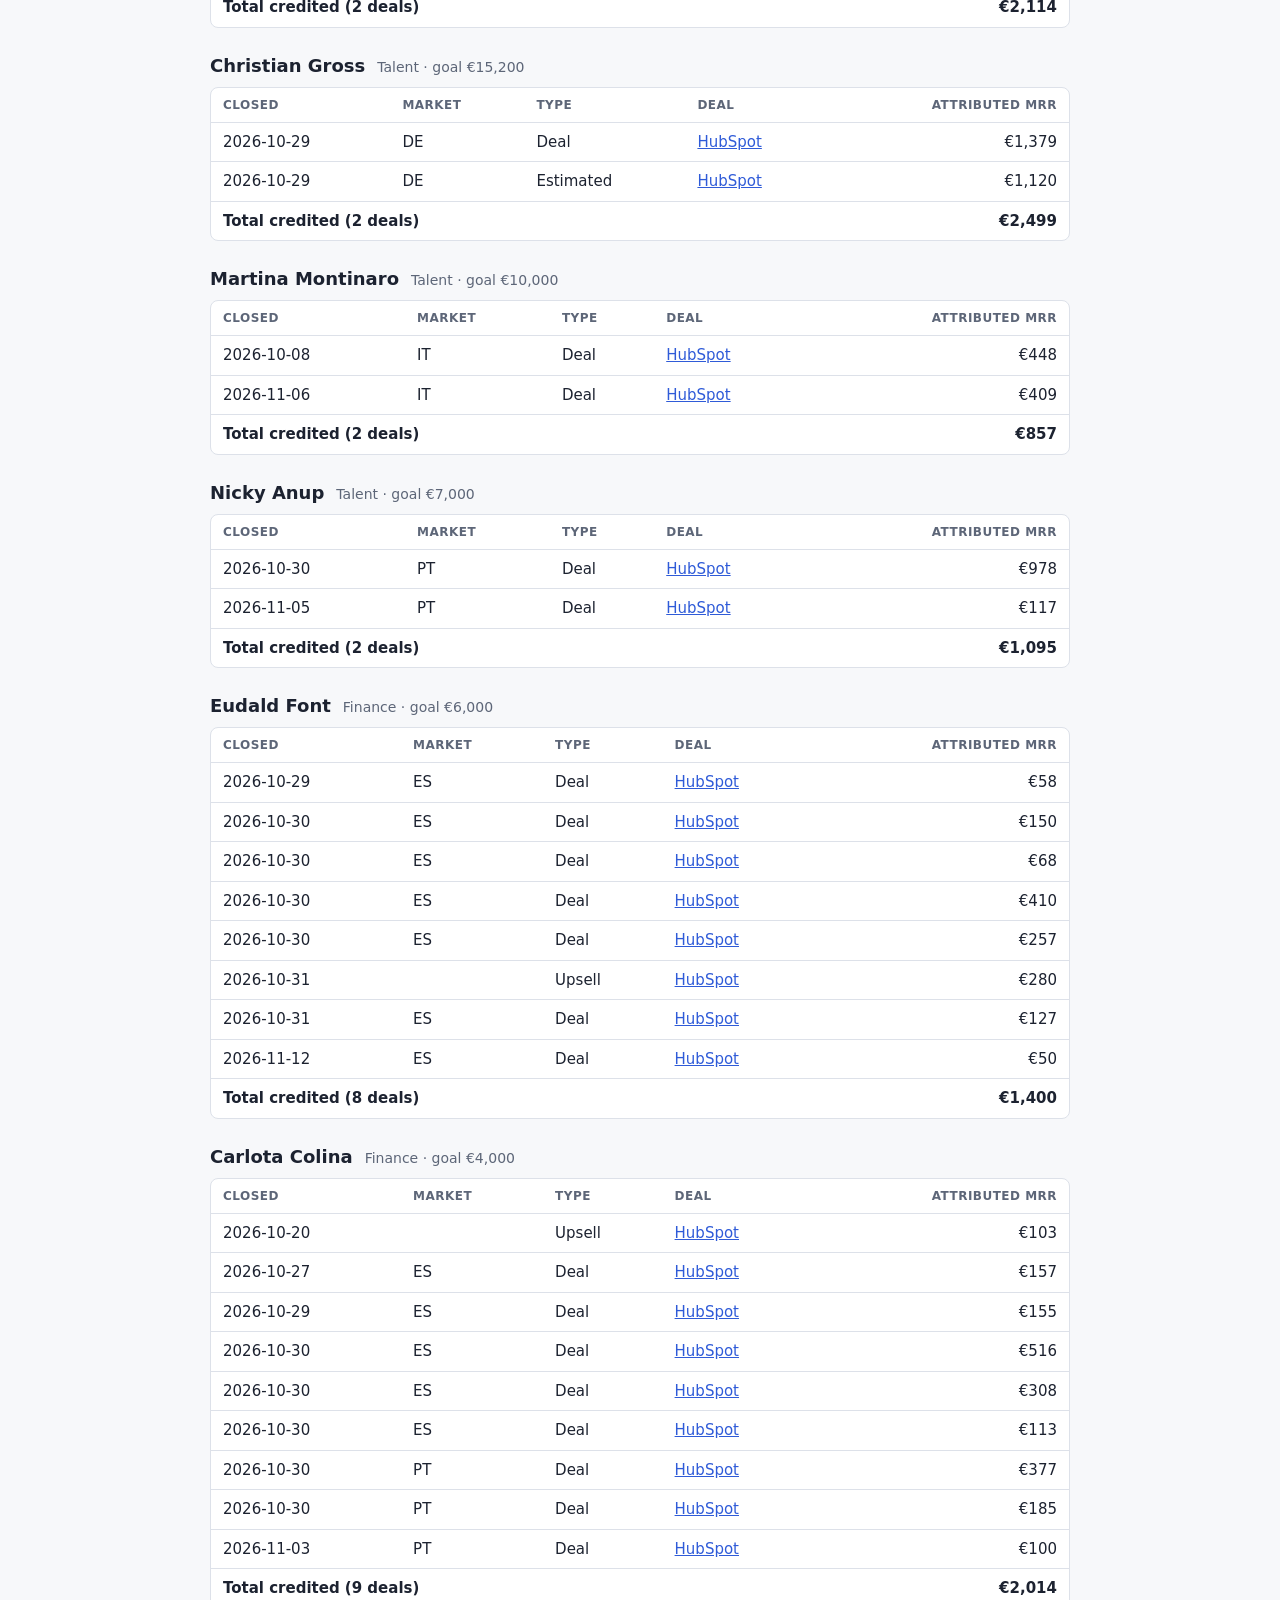
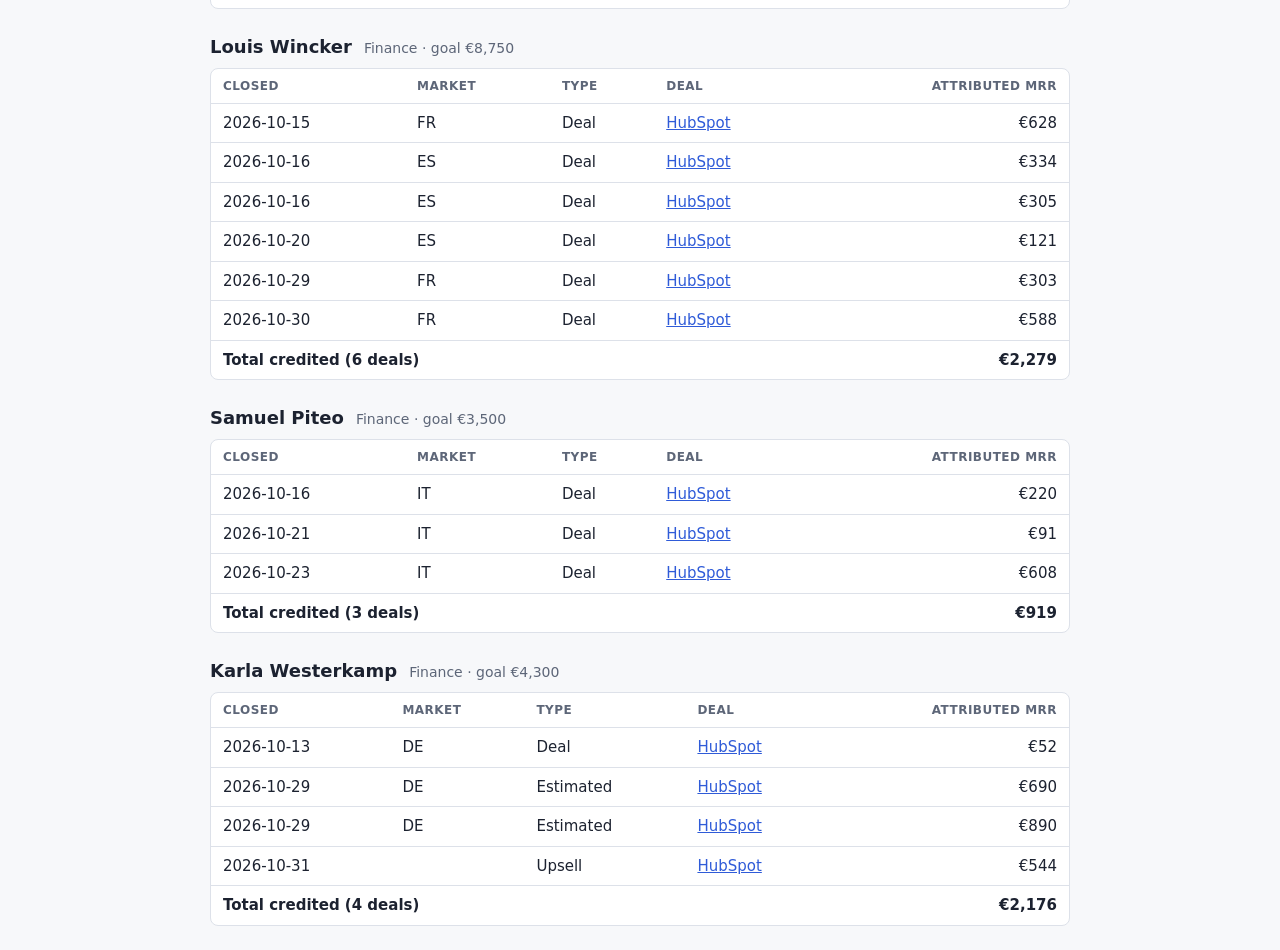
==== commit cd58621e: "Use English label Estimated in deal list" ====
--- a/deals.html
+++ b/deals.html
@@ -15,7 +15,7 @@
 thead th{border-top:0;font-size:12px;letter-spacing:.04em;text-transform:uppercase;color:var(--mut)}
 .n{text-align:right;font-variant-numeric:tabular-nums;white-space:nowrap}tfoot td{font-weight:600}
 </style></head><body><main>
-<header><h1>Deals by consultant, Q4 2026</h1><p class="mut">Last updated: 16 Nov 2026. Deals credited to each person's goal, with the MRR attributed to them. Customer names are left out; open the HubSpot link (login required) to see the deal. Upsell and Estimado lines are credits outside the HubSpot line items, and totals may differ by €1 from the <a href="./">tracker</a> due to rounding.</p></header>
+<header><h1>Deals by consultant, Q4 2026</h1><p class="mut">Last updated: 16 Nov 2026. Deals credited to each person's goal, with the MRR attributed to them. Customer names are left out; open the HubSpot link (login required) to see the deal. Upsell and Estimated lines are credits outside the HubSpot line items, and totals may differ by €1 from the <a href="./">tracker</a> due to rounding.</p></header>
 <nav><ul><li><a href="#joshua-metcalf">Joshua Metcalf</a> <span class="mut">Operations &middot; 10 deals &middot; €12,442</span></li><li><a href="#gabriela-fontes">Gabriela Fontes</a> <span class="mut">Operations &middot; 7 deals &middot; €9,566</span></li><li><a href="#lucas-denis">Lucas Denis</a> <span class="mut">Operations &middot; 8 deals &middot; €3,978</span></li><li><a href="#rebecca-oberstadt">Rebecca Oberstadt</a> <span class="mut">Operations &middot; 7 deals &middot; €7,484</span></li><li><a href="#martina-friedman">Martina Friedman</a> <span class="mut">Talent &middot; 7 deals &middot; €4,716</span></li><li><a href="#judit-gal">Judit Gali</a> <span class="mut">Talent &middot; 3 deals &middot; €480</span></li><li><a href="#pauline-moutaux">Pauline Moutaux</a> <span class="mut">Talent &middot; 2 deals &middot; €2,114</span></li><li><a href="#christian-gross">Christian Gross</a> <span class="mut">Talent &middot; 2 deals &middot; €2,499</span></li><li><a href="#martina-montinaro">Martina Montinaro</a> <span class="mut">Talent &middot; 2 deals &middot; €857</span></li><li><a href="#nicky-anup">Nicky Anup</a> <span class="mut">Talent &middot; 2 deals &middot; €1,095</span></li><li><a href="#eudald-font">Eudald Font</a> <span class="mut">Finance &middot; 8 deals &middot; €1,400</span></li><li><a href="#carlota-colina">Carlota Colina</a> <span class="mut">Finance &middot; 9 deals &middot; €2,014</span></li><li><a href="#louis-wincker">Louis Wincker</a> <span class="mut">Finance &middot; 6 deals &middot; €2,279</span></li><li><a href="#samuel-piteo">Samuel Piteo</a> <span class="mut">Finance &middot; 3 deals &middot; €919</span></li><li><a href="#karla-westerkamp">Karla Westerkamp</a> <span class="mut">Finance &middot; 4 deals &middot; €2,176</span></li></ul></nav>
-<section id="joshua-metcalf"><h2>Joshua Metcalf <span class="mut">Operations &middot; goal €65,000</span></h2><div class="box"><table><thead><tr><th>Closed</th><th>Market</th><th>Type</th><th>Deal</th><th class="n">Attributed MRR</th></tr></thead><tbody><tr><td>2026-10-05</td><td>DE</td><td>Estimado</td><td><a href="https://app-eu1.hubspot.com/contacts/4960096/record/0-3/495874281666" target="_blank" rel="noopener">HubSpot</a></td><td class="n">€1,767</td></tr><tr><td>2026-10-23</td><td>ES</td><td>Deal</td><td><a href="https://app-eu1.hubspot.com/contacts/4960096/record/0-3/35090522880" target="_blank" rel="noopener">HubSpot</a></td><td class="n">€736</td></tr><tr><td>2026-10-28</td><td>ES</td><td>Deal</td><td><a href="https://app-eu1.hubspot.com/contacts/4960096/record/0-3/497831962848" target="_blank" rel="noopener">HubSpot</a></td><td class="n">€1,073</td></tr><tr><td>2026-10-28</td><td>ES</td><td>Deal</td><td><a href="https://app-eu1.hubspot.com/contacts/4960096/record/0-3/512074125503" target="_blank" rel="noopener">HubSpot</a></td><td class="n">€1,350</td></tr><tr><td>2026-10-29</td><td>ES</td><td>Deal</td><td><a href="https://app-eu1.hubspot.com/contacts/4960096/record/0-3/509908367592" target="_blank" rel="noopener">HubSpot</a></td><td class="n">€376</td></tr><tr><td>2026-10-30</td><td>ES</td><td>Deal</td><td><a href="https://app-eu1.hubspot.com/contacts/4960096/record/0-3/502036709584" target="_blank" rel="noopener">HubSpot</a></td><td class="n">€259</td></tr><tr><td>2026-10-31</td><td>DE</td><td>Deal</td><td><a href="https://app-eu1.hubspot.com/contacts/4960096/record/0-3/508081251543" target="_blank" rel="noopener">HubSpot</a></td><td class="n">€1,795</td></tr><tr><td>2026-10-31</td><td>ES</td><td>Deal</td><td><a href="https://app-eu1.hubspot.com/contacts/4960096/record/0-3/39851320850" target="_blank" rel="noopener">HubSpot</a></td><td class="n">€2,151</td></tr><tr><td>2026-10-31</td><td>ES</td><td>Deal</td><td><a href="https://app-eu1.hubspot.com/contacts/4960096/record/0-3/502935640298" target="_blank" rel="noopener">HubSpot</a></td><td class="n">€2,419</td></tr><tr><td>2026-11-12</td><td>ES</td><td>Deal</td><td><a href="https://app-eu1.hubspot.com/contacts/4960096/record/0-3/439248447727" target="_blank" rel="noopener">HubSpot</a></td><td class="n">€516</td></tr></tbody><tfoot><tr><td colspan="4">Total credited (10 deals)</td><td class="n">€12,442</td></tr></tfoot></table></div></section><section id="gabriela-fontes"><h2>Gabriela Fontes <span class="mut">Operations &middot; goal €27,900</span></h2><div class="box"><table><thead><tr><th>Closed</th><th>Market</th><th>Type</th><th>Deal</th><th class="n">Attributed MRR</th></tr></thead><tbody><tr><td>2026-10-07</td><td>ES</td><td>Deal</td><td><a href="https://app-eu1.hubspot.com/contacts/4960096/record/0-3/438901346512" target="_blank" rel="noopener">HubSpot</a></td><td class="n">€554</td></tr><tr><td>2026-10-21</td><td>ES</td><td>Deal</td><td><a href="https://app-eu1.hubspot.com/contacts/4960096/record/0-3/521851206892" target="_blank" rel="noopener">HubSpot</a></td><td class="n">€367</td></tr><tr><td>2026-10-28</td><td>ES</td><td>Deal</td><td><a href="https://app-eu1.hubspot.com/contacts/4960096/record/0-3/497831962848" target="_blank" rel="noopener">HubSpot</a></td><td class="n">€1,073</td></tr><tr><td>2026-10-29</td><td>ES</td><td>Deal</td><td><a href="https://app-eu1.hubspot.com/contacts/4960096/record/0-3/504313689331" target="_blank" rel="noopener">HubSpot</a></td><td class="n">€4,443</td></tr><tr><td>2026-10-29</td><td>ES</td><td>Deal</td><td><a href="https://app-eu1.hubspot.com/contacts/4960096/record/0-3/509908367592" target="_blank" rel="noopener">HubSpot</a></td><td class="n">€376</td></tr><tr><td>2026-10-30</td><td>ES</td><td>Deal</td><td><a href="https://app-eu1.hubspot.com/contacts/4960096/record/0-3/513886245067" target="_blank" rel="noopener">HubSpot</a></td><td class="n">€602</td></tr><tr><td>2026-10-31</td><td>ES</td><td>Deal</td><td><a href="https://app-eu1.hubspot.com/contacts/4960096/record/0-3/39851320850" target="_blank" rel="noopener">HubSpot</a></td><td class="n">€2,151</td></tr></tbody><tfoot><tr><td colspan="4">Total credited (7 deals)</td><td class="n">€9,566</td></tr></tfoot></table></div></section><section id="lucas-denis"><h2>Lucas Denis <span class="mut">Operations &middot; goal €17,000</span></h2><div class="box"><table><thead><tr><th>Closed</th><th>Market</th><th>Type</th><th>Deal</th><th class="n">Attributed MRR</th></tr></thead><tbody><tr><td>2026-10-06</td><td>FR</td><td>Deal</td><td><a href="https://app-eu1.hubspot.com/contacts/4960096/record/0-3/524302850283" target="_blank" rel="noopener">HubSpot</a></td><td class="n">€213</td></tr><tr><td>2026-10-07</td><td>FR</td><td>Deal</td><td><a href="https://app-eu1.hubspot.com/contacts/4960096/record/0-3/510065656027" target="_blank" rel="noopener">HubSpot</a></td><td class="n">€141</td></tr><tr><td>2026-10-08</td><td>FR</td><td>Deal</td><td><a href="https://app-eu1.hubspot.com/contacts/4960096/record/0-3/511409390817" target="_blank" rel="noopener">HubSpot</a></td><td class="n">€297</td></tr><tr><td>2026-10-15</td><td>FR</td><td>Deal</td><td><a href="https://app-eu1.hubspot.com/contacts/4960096/record/0-3/46062070124" target="_blank" rel="noopener">HubSpot</a></td><td class="n">€1,525</td></tr><tr><td>2026-10-15</td><td>FR</td><td>Deal</td><td><a href="https://app-eu1.hubspot.com/contacts/4960096/record/0-3/519408647410" target="_blank" rel="noopener">HubSpot</a></td><td class="n">€898</td></tr><tr><td>2026-10-16</td><td>FR</td><td>Deal</td><td><a href="https://app-eu1.hubspot.com/contacts/4960096/record/0-3/525173957847" target="_blank" rel="noopener">HubSpot</a></td><td class="n">€227</td></tr><tr><td>2026-10-27</td><td>FR</td><td>Deal</td><td><a href="https://app-eu1.hubspot.com/contacts/4960096/record/0-3/501832020194" target="_blank" rel="noopener">HubSpot</a></td><td class="n">€253</td></tr><tr><td>2026-10-30</td><td>FR</td><td>Deal</td><td><a href="https://app-eu1.hubspot.com/contacts/4960096/record/0-3/471542369480" target="_blank" rel="noopener">HubSpot</a></td><td class="n">€424</td></tr></tbody><tfoot><tr><td colspan="4">Total credited (8 deals)</td><td class="n">€3,978</td></tr></tfoot></table></div></section><section id="rebecca-oberstadt"><h2>Rebecca Oberstadt <span class="mut">Operations &middot; goal €35,000</span></h2><div class="box"><table><thead><tr><th>Closed</th><th>Market</th><th>Type</th><th>Deal</th><th class="n">Attributed MRR</th></tr></thead><tbody><tr><td>2026-10-05</td><td>DE</td><td>Estimado</td><td><a href="https://app-eu1.hubspot.com/contacts/4960096/record/0-3/495874281666" target="_blank" rel="noopener">HubSpot</a></td><td class="n">€1,767</td></tr><tr><td>2026-10-15</td><td>DE</td><td>Deal</td><td><a href="https://app-eu1.hubspot.com/contacts/4960096/record/0-3/493553774807" target="_blank" rel="noopener">HubSpot</a></td><td class="n">€157</td></tr><tr><td>2026-10-27</td><td>DE</td><td>Deal</td><td><a href="https://app-eu1.hubspot.com/contacts/4960096/record/0-3/522948480195" target="_blank" rel="noopener">HubSpot</a></td><td class="n">€1,632</td></tr><tr><td>2026-10-30</td><td>DE</td><td>Deal</td><td><a href="https://app-eu1.hubspot.com/contacts/4960096/record/0-3/506185968829" target="_blank" rel="noopener">HubSpot</a></td><td class="n">€622</td></tr><tr><td>2026-10-30</td><td>DE</td><td>Deal</td><td><a href="https://app-eu1.hubspot.com/contacts/4960096/record/0-3/522105728196" target="_blank" rel="noopener">HubSpot</a></td><td class="n">€265</td></tr><tr><td>2026-10-31</td><td>DE</td><td>Deal</td><td><a href="https://app-eu1.hubspot.com/contacts/4960096/record/0-3/508081251543" target="_blank" rel="noopener">HubSpot</a></td><td class="n">€1,795</td></tr><tr><td>2026-11-11</td><td>DE</td><td>Deal</td><td><a href="https://app-eu1.hubspot.com/contacts/4960096/record/0-3/499599137988" target="_blank" rel="noopener">HubSpot</a></td><td class="n">€1,246</td></tr></tbody><tfoot><tr><td colspan="4">Total credited (7 deals)</td><td class="n">€7,484</td></tr></tfoot></table></div></section><section id="martina-friedman"><h2>Martina Friedman <span class="mut">Talent &middot; goal €35,000</span></h2><div class="box"><table><thead><tr><th>Closed</th><th>Market</th><th>Type</th><th>Deal</th><th class="n">Attributed MRR</th></tr></thead><tbody><tr><td>2026-10-16</td><td>ES</td><td>Deal</td><td><a href="https://app-eu1.hubspot.com/contacts/4960096/record/0-3/502758889695" target="_blank" rel="noopener">HubSpot</a></td><td class="n">€334</td></tr><tr><td>2026-10-23</td><td>ES</td><td>Deal</td><td><a href="https://app-eu1.hubspot.com/contacts/4960096/record/0-3/488096570565" target="_blank" rel="noopener">HubSpot</a></td><td class="n">€157</td></tr><tr><td>2026-10-30</td><td>ES</td><td>Deal</td><td><a href="https://app-eu1.hubspot.com/contacts/4960096/record/0-3/43568405346" target="_blank" rel="noopener">HubSpot</a></td><td class="n">€1,823</td></tr><tr><td>2026-10-30</td><td>ES</td><td>Deal</td><td><a href="https://app-eu1.hubspot.com/contacts/4960096/record/0-3/464862479553" target="_blank" rel="noopener">HubSpot</a></td><td class="n">€755</td></tr><tr><td>2026-10-30</td><td>ES</td><td>Deal</td><td><a href="https://app-eu1.hubspot.com/contacts/4960096/record/0-3/502036709584" target="_blank" rel="noopener">HubSpot</a></td><td class="n">€289</td></tr><tr><td>2026-10-31</td><td>ES</td><td>Deal</td><td><a href="https://app-eu1.hubspot.com/contacts/4960096/record/0-3/505276457183" target="_blank" rel="noopener">HubSpot</a></td><td class="n">€1,083</td></tr><tr><td>2026-11-11</td><td>ES</td><td>Deal</td><td><a href="https://app-eu1.hubspot.com/contacts/4960096/record/0-3/499536752851" target="_blank" rel="noopener">HubSpot</a></td><td class="n">€275</td></tr></tbody><tfoot><tr><td colspan="4">Total credited (7 deals)</td><td class="n">€4,716</td></tr></tfoot></table></div></section><section id="judit-gal"><h2>Judit Gali <span class="mut">Talent &middot; goal €12,500</span></h2><div class="box"><table><thead><tr><th>Closed</th><th>Market</th><th>Type</th><th>Deal</th><th class="n">Attributed MRR</th></tr></thead><tbody><tr><td>2026-10-16</td><td>ES</td><td>Deal</td><td><a href="https://app-eu1.hubspot.com/contacts/4960096/record/0-3/520449732813" target="_blank" rel="noopener">HubSpot</a></td><td class="n">€232</td></tr><tr><td>2026-10-27</td><td>ES</td><td>Deal</td><td><a href="https://app-eu1.hubspot.com/contacts/4960096/record/0-3/528806458598" target="_blank" rel="noopener">HubSpot</a></td><td class="n">€72</td></tr><tr><td>2026-11-10</td><td>ES</td><td>Deal</td><td><a href="https://app-eu1.hubspot.com/contacts/4960096/record/0-3/532502971593" target="_blank" rel="noopener">HubSpot</a></td><td class="n">€176</td></tr></tbody><tfoot><tr><td colspan="4">Total credited (3 deals)</td><td class="n">€480</td></tr></tfoot></table></div></section><section id="pauline-moutaux"><h2>Pauline Moutaux <span class="mut">Talent &middot; goal €6,700</span></h2><div class="box"><table><thead><tr><th>Closed</th><th>Market</th><th>Type</th><th>Deal</th><th class="n">Attributed MRR</th></tr></thead><tbody><tr><td>2026-10-07</td><td>FR</td><td>Deal</td><td><a href="https://app-eu1.hubspot.com/contacts/4960096/record/0-3/510065656027" target="_blank" rel="noopener">HubSpot</a></td><td class="n">€352</td></tr><tr><td>2026-10-15</td><td>FR</td><td>Deal</td><td><a href="https://app-eu1.hubspot.com/contacts/4960096/record/0-3/46062070124" target="_blank" rel="noopener">HubSpot</a></td><td class="n">€1,762</td></tr></tbody><tfoot><tr><td colspan="4">Total credited (2 deals)</td><td class="n">€2,114</td></tr></tfoot></table></div></section><section id="christian-gross"><h2>Christian Gross <span class="mut">Talent &middot; goal €15,200</span></h2><div class="box"><table><thead><tr><th>Closed</th><th>Market</th><th>Type</th><th>Deal</th><th class="n">Attributed MRR</th></tr></thead><tbody><tr><td>2026-10-29</td><td>DE</td><td>Deal</td><td><a href="https://app-eu1.hubspot.com/contacts/4960096/record/0-3/516814703850" target="_blank" rel="noopener">HubSpot</a></td><td class="n">€1,379</td></tr><tr><td>2026-10-29</td><td>DE</td><td>Estimado</td><td><a href="https://app-eu1.hubspot.com/contacts/4960096/record/0-3/526164022462" target="_blank" rel="noopener">HubSpot</a></td><td class="n">€1,120</td></tr></tbody><tfoot><tr><td colspan="4">Total credited (2 deals)</td><td class="n">€2,499</td></tr></tfoot></table></div></section><section id="martina-montinaro"><h2>Martina Montinaro <span class="mut">Talent &middot; goal €10,000</span></h2><div class="box"><table><thead><tr><th>Closed</th><th>Market</th><th>Type</th><th>Deal</th><th class="n">Attributed MRR</th></tr></thead><tbody><tr><td>2026-10-08</td><td>IT</td><td>Deal</td><td><a href="https://app-eu1.hubspot.com/contacts/4960096/record/0-3/498285420748" target="_blank" rel="noopener">HubSpot</a></td><td class="n">€448</td></tr><tr><td>2026-11-06</td><td>IT</td><td>Deal</td><td><a href="https://app-eu1.hubspot.com/contacts/4960096/record/0-3/534603861209" target="_blank" rel="noopener">HubSpot</a></td><td class="n">€409</td></tr></tbody><tfoot><tr><td colspan="4">Total credited (2 deals)</td><td class="n">€857</td></tr></tfoot></table></div></section><section id="nicky-anup"><h2>Nicky Anup <span class="mut">Talent &middot; goal €7,000</span></h2><div class="box"><table><thead><tr><th>Closed</th><th>Market</th><th>Type</th><th>Deal</th><th class="n">Attributed MRR</th></tr></thead><tbody><tr><td>2026-10-30</td><td>PT</td><td>Deal</td><td><a href="https://app-eu1.hubspot.com/contacts/4960096/record/0-3/522627960030" target="_blank" rel="noopener">HubSpot</a></td><td class="n">€978</td></tr><tr><td>2026-11-05</td><td>PT</td><td>Deal</td><td><a href="https://app-eu1.hubspot.com/contacts/4960096/record/0-3/528319120616" target="_blank" rel="noopener">HubSpot</a></td><td class="n">€117</td></tr></tbody><tfoot><tr><td colspan="4">Total credited (2 deals)</td><td class="n">€1,095</td></tr></tfoot></table></div></section><section id="eudald-font"><h2>Eudald Font <span class="mut">Finance &middot; goal €6,000</span></h2><div class="box"><table><thead><tr><th>Closed</th><th>Market</th><th>Type</th><th>Deal</th><th class="n">Attributed MRR</th></tr></thead><tbody><tr><td>2026-10-29</td><td>ES</td><td>Deal</td><td><a href="https://app-eu1.hubspot.com/contacts/4960096/record/0-3/509908367592" target="_blank" rel="noopener">HubSpot</a></td><td class="n">€58</td></tr><tr><td>2026-10-30</td><td>ES</td><td>Deal</td><td><a href="https://app-eu1.hubspot.com/contacts/4960096/record/0-3/502036709584" target="_blank" rel="noopener">HubSpot</a></td><td class="n">€150</td></tr><tr><td>2026-10-30</td><td>ES</td><td>Deal</td><td><a href="https://app-eu1.hubspot.com/contacts/4960096/record/0-3/507745895663" target="_blank" rel="noopener">HubSpot</a></td><td class="n">€68</td></tr><tr><td>2026-10-30</td><td>ES</td><td>Deal</td><td><a href="https://app-eu1.hubspot.com/contacts/4960096/record/0-3/525756581083" target="_blank" rel="noopener">HubSpot</a></td><td class="n">€410</td></tr><tr><td>2026-10-30</td><td>ES</td><td>Deal</td><td><a href="https://app-eu1.hubspot.com/contacts/4960096/record/0-3/526799036614" target="_blank" rel="noopener">HubSpot</a></td><td class="n">€257</td></tr><tr><td>2026-10-31</td><td></td><td>Upsell</td><td><a href="https://app-eu1.hubspot.com/contacts/4960096/record/0-3/519975739621" target="_blank" rel="noopener">HubSpot</a></td><td class="n">€280</td></tr><tr><td>2026-10-31</td><td>ES</td><td>Deal</td><td><a href="https://app-eu1.hubspot.com/contacts/4960096/record/0-3/502935640298" target="_blank" rel="noopener">HubSpot</a></td><td class="n">€127</td></tr><tr><td>2026-11-12</td><td>ES</td><td>Deal</td><td><a href="https://app-eu1.hubspot.com/contacts/4960096/record/0-3/439248447727" target="_blank" rel="noopener">HubSpot</a></td><td class="n">€50</td></tr></tbody><tfoot><tr><td colspan="4">Total credited (8 deals)</td><td class="n">€1,400</td></tr></tfoot></table></div></section><section id="carlota-colina"><h2>Carlota Colina <span class="mut">Finance &middot; goal €4,000</span></h2><div class="box"><table><thead><tr><th>Closed</th><th>Market</th><th>Type</th><th>Deal</th><th class="n">Attributed MRR</th></tr></thead><tbody><tr><td>2026-10-20</td><td></td><td>Upsell</td><td><a href="https://app-eu1.hubspot.com/contacts/4960096/record/0-3/525375431884" target="_blank" rel="noopener">HubSpot</a></td><td class="n">€103</td></tr><tr><td>2026-10-27</td><td>ES</td><td>Deal</td><td><a href="https://app-eu1.hubspot.com/contacts/4960096/record/0-3/509333643502" target="_blank" rel="noopener">HubSpot</a></td><td class="n">€157</td></tr><tr><td>2026-10-29</td><td>ES</td><td>Deal</td><td><a href="https://app-eu1.hubspot.com/contacts/4960096/record/0-3/522264749271" target="_blank" rel="noopener">HubSpot</a></td><td class="n">€155</td></tr><tr><td>2026-10-30</td><td>ES</td><td>Deal</td><td><a href="https://app-eu1.hubspot.com/contacts/4960096/record/0-3/513886245067" target="_blank" rel="noopener">HubSpot</a></td><td class="n">€516</td></tr><tr><td>2026-10-30</td><td>ES</td><td>Deal</td><td><a href="https://app-eu1.hubspot.com/contacts/4960096/record/0-3/525315196136" target="_blank" rel="noopener">HubSpot</a></td><td class="n">€308</td></tr><tr><td>2026-10-30</td><td>ES</td><td>Deal</td><td><a href="https://app-eu1.hubspot.com/contacts/4960096/record/0-3/530647423224" target="_blank" rel="noopener">HubSpot</a></td><td class="n">€113</td></tr><tr><td>2026-10-30</td><td>PT</td><td>Deal</td><td><a href="https://app-eu1.hubspot.com/contacts/4960096/record/0-3/522627960030" target="_blank" rel="noopener">HubSpot</a></td><td class="n">€377</td></tr><tr><td>2026-10-30</td><td>PT</td><td>Deal</td><td><a href="https://app-eu1.hubspot.com/contacts/4960096/record/0-3/526506342636" target="_blank" rel="noopener">HubSpot</a></td><td class="n">€185</td></tr><tr><td>2026-11-03</td><td>PT</td><td>Deal</td><td><a href="https://app-eu1.hubspot.com/contacts/4960096/record/0-3/514890544323" target="_blank" rel="noopener">HubSpot</a></td><td class="n">€100</td></tr></tbody><tfoot><tr><td colspan="4">Total credited (9 deals)</td><td class="n">€2,014</td></tr></tfoot></table></div></section><section id="louis-wincker"><h2>Louis Wincker <span class="mut">Finance &middot; goal €8,750</span></h2><div class="box"><table><thead><tr><th>Closed</th><th>Market</th><th>Type</th><th>Deal</th><th class="n">Attributed MRR</th></tr></thead><tbody><tr><td>2026-10-15</td><td>FR</td><td>Deal</td><td><a href="https://app-eu1.hubspot.com/contacts/4960096/record/0-3/519408647410" target="_blank" rel="noopener">HubSpot</a></td><td class="n">€628</td></tr><tr><td>2026-10-16</td><td>ES</td><td>Deal</td><td><a href="https://app-eu1.hubspot.com/contacts/4960096/record/0-3/502758889695" target="_blank" rel="noopener">HubSpot</a></td><td class="n">€334</td></tr><tr><td>2026-10-16</td><td>ES</td><td>Deal</td><td><a href="https://app-eu1.hubspot.com/contacts/4960096/record/0-3/520449732813" target="_blank" rel="noopener">HubSpot</a></td><td class="n">€305</td></tr><tr><td>2026-10-20</td><td>ES</td><td>Deal</td><td><a href="https://app-eu1.hubspot.com/contacts/4960096/record/0-3/521647217890" target="_blank" rel="noopener">HubSpot</a></td><td class="n">€121</td></tr><tr><td>2026-10-29</td><td>FR</td><td>Deal</td><td><a href="https://app-eu1.hubspot.com/contacts/4960096/record/0-3/507706506470" target="_blank" rel="noopener">HubSpot</a></td><td class="n">€303</td></tr><tr><td>2026-10-30</td><td>FR</td><td>Deal</td><td><a href="https://app-eu1.hubspot.com/contacts/4960096/record/0-3/509751726270" target="_blank" rel="noopener">HubSpot</a></td><td class="n">€588</td></tr></tbody><tfoot><tr><td colspan="4">Total credited (6 deals)</td><td class="n">€2,279</td></tr></tfoot></table></div></section><section id="samuel-piteo"><h2>Samuel Piteo <span class="mut">Finance &middot; goal €3,500</span></h2><div class="box"><table><thead><tr><th>Closed</th><th>Market</th><th>Type</th><th>Deal</th><th class="n">Attributed MRR</th></tr></thead><tbody><tr><td>2026-10-16</td><td>IT</td><td>Deal</td><td><a href="https://app-eu1.hubspot.com/contacts/4960096/record/0-3/525798145258" target="_blank" rel="noopener">HubSpot</a></td><td class="n">€220</td></tr><tr><td>2026-10-21</td><td>IT</td><td>Deal</td><td><a href="https://app-eu1.hubspot.com/contacts/4960096/record/0-3/520609402043" target="_blank" rel="noopener">HubSpot</a></td><td class="n">€91</td></tr><tr><td>2026-10-23</td><td>IT</td><td>Deal</td><td><a href="https://app-eu1.hubspot.com/contacts/4960096/record/0-3/528713825501" target="_blank" rel="noopener">HubSpot</a></td><td class="n">€608</td></tr></tbody><tfoot><tr><td colspan="4">Total credited (3 deals)</td><td class="n">€919</td></tr></tfoot></table></div></section><section id="karla-westerkamp"><h2>Karla Westerkamp <span class="mut">Finance &middot; goal €4,300</span></h2><div class="box"><table><thead><tr><th>Closed</th><th>Market</th><th>Type</th><th>Deal</th><th class="n">Attributed MRR</th></tr></thead><tbody><tr><td>2026-10-13</td><td>DE</td><td>Deal</td><td><a href="https://app-eu1.hubspot.com/contacts/4960096/record/0-3/479741426898" target="_blank" rel="noopener">HubSpot</a></td><td class="n">€52</td></tr><tr><td>2026-10-29</td><td>DE</td><td>Estimado</td><td><a href="https://app-eu1.hubspot.com/contacts/4960096/record/0-3/505404156138" target="_blank" rel="noopener">HubSpot</a></td><td class="n">€690</td></tr><tr><td>2026-10-29</td><td>DE</td><td>Estimado</td><td><a href="https://app-eu1.hubspot.com/contacts/4960096/record/0-3/526164022462" target="_blank" rel="noopener">HubSpot</a></td><td class="n">€890</td></tr><tr><td>2026-10-31</td><td></td><td>Upsell</td><td><a href="https://app-eu1.hubspot.com/contacts/4960096/record/0-3/528335493364" target="_blank" rel="noopener">HubSpot</a></td><td class="n">€544</td></tr></tbody><tfoot><tr><td colspan="4">Total credited (4 deals)</td><td class="n">€2,176</td></tr></tfoot></table></div></section>
+<section id="joshua-metcalf"><h2>Joshua Metcalf <span class="mut">Operations &middot; goal €65,000</span></h2><div class="box"><table><thead><tr><th>Closed</th><th>Market</th><th>Type</th><th>Deal</th><th class="n">Attributed MRR</th></tr></thead><tbody><tr><td>2026-10-05</td><td>DE</td><td>Estimated</td><td><a href="https://app-eu1.hubspot.com/contacts/4960096/record/0-3/495874281666" target="_blank" rel="noopener">HubSpot</a></td><td class="n">€1,767</td></tr><tr><td>2026-10-23</td><td>ES</td><td>Deal</td><td><a href="https://app-eu1.hubspot.com/contacts/4960096/record/0-3/35090522880" target="_blank" rel="noopener">HubSpot</a></td><td class="n">€736</td></tr><tr><td>2026-10-28</td><td>ES</td><td>Deal</td><td><a href="https://app-eu1.hubspot.com/contacts/4960096/record/0-3/497831962848" target="_blank" rel="noopener">HubSpot</a></td><td class="n">€1,073</td></tr><tr><td>2026-10-28</td><td>ES</td><td>Deal</td><td><a href="https://app-eu1.hubspot.com/contacts/4960096/record/0-3/512074125503" target="_blank" rel="noopener">HubSpot</a></td><td class="n">€1,350</td></tr><tr><td>2026-10-29</td><td>ES</td><td>Deal</td><td><a href="https://app-eu1.hubspot.com/contacts/4960096/record/0-3/509908367592" target="_blank" rel="noopener">HubSpot</a></td><td class="n">€376</td></tr><tr><td>2026-10-30</td><td>ES</td><td>Deal</td><td><a href="https://app-eu1.hubspot.com/contacts/4960096/record/0-3/502036709584" target="_blank" rel="noopener">HubSpot</a></td><td class="n">€259</td></tr><tr><td>2026-10-31</td><td>DE</td><td>Deal</td><td><a href="https://app-eu1.hubspot.com/contacts/4960096/record/0-3/508081251543" target="_blank" rel="noopener">HubSpot</a></td><td class="n">€1,795</td></tr><tr><td>2026-10-31</td><td>ES</td><td>Deal</td><td><a href="https://app-eu1.hubspot.com/contacts/4960096/record/0-3/39851320850" target="_blank" rel="noopener">HubSpot</a></td><td class="n">€2,151</td></tr><tr><td>2026-10-31</td><td>ES</td><td>Deal</td><td><a href="https://app-eu1.hubspot.com/contacts/4960096/record/0-3/502935640298" target="_blank" rel="noopener">HubSpot</a></td><td class="n">€2,419</td></tr><tr><td>2026-11-12</td><td>ES</td><td>Deal</td><td><a href="https://app-eu1.hubspot.com/contacts/4960096/record/0-3/439248447727" target="_blank" rel="noopener">HubSpot</a></td><td class="n">€516</td></tr></tbody><tfoot><tr><td colspan="4">Total credited (10 deals)</td><td class="n">€12,442</td></tr></tfoot></table></div></section><section id="gabriela-fontes"><h2>Gabriela Fontes <span class="mut">Operations &middot; goal €27,900</span></h2><div class="box"><table><thead><tr><th>Closed</th><th>Market</th><th>Type</th><th>Deal</th><th class="n">Attributed MRR</th></tr></thead><tbody><tr><td>2026-10-07</td><td>ES</td><td>Deal</td><td><a href="https://app-eu1.hubspot.com/contacts/4960096/record/0-3/438901346512" target="_blank" rel="noopener">HubSpot</a></td><td class="n">€554</td></tr><tr><td>2026-10-21</td><td>ES</td><td>Deal</td><td><a href="https://app-eu1.hubspot.com/contacts/4960096/record/0-3/521851206892" target="_blank" rel="noopener">HubSpot</a></td><td class="n">€367</td></tr><tr><td>2026-10-28</td><td>ES</td><td>Deal</td><td><a href="https://app-eu1.hubspot.com/contacts/4960096/record/0-3/497831962848" target="_blank" rel="noopener">HubSpot</a></td><td class="n">€1,073</td></tr><tr><td>2026-10-29</td><td>ES</td><td>Deal</td><td><a href="https://app-eu1.hubspot.com/contacts/4960096/record/0-3/504313689331" target="_blank" rel="noopener">HubSpot</a></td><td class="n">€4,443</td></tr><tr><td>2026-10-29</td><td>ES</td><td>Deal</td><td><a href="https://app-eu1.hubspot.com/contacts/4960096/record/0-3/509908367592" target="_blank" rel="noopener">HubSpot</a></td><td class="n">€376</td></tr><tr><td>2026-10-30</td><td>ES</td><td>Deal</td><td><a href="https://app-eu1.hubspot.com/contacts/4960096/record/0-3/513886245067" target="_blank" rel="noopener">HubSpot</a></td><td class="n">€602</td></tr><tr><td>2026-10-31</td><td>ES</td><td>Deal</td><td><a href="https://app-eu1.hubspot.com/contacts/4960096/record/0-3/39851320850" target="_blank" rel="noopener">HubSpot</a></td><td class="n">€2,151</td></tr></tbody><tfoot><tr><td colspan="4">Total credited (7 deals)</td><td class="n">€9,566</td></tr></tfoot></table></div></section><section id="lucas-denis"><h2>Lucas Denis <span class="mut">Operations &middot; goal €17,000</span></h2><div class="box"><table><thead><tr><th>Closed</th><th>Market</th><th>Type</th><th>Deal</th><th class="n">Attributed MRR</th></tr></thead><tbody><tr><td>2026-10-06</td><td>FR</td><td>Deal</td><td><a href="https://app-eu1.hubspot.com/contacts/4960096/record/0-3/524302850283" target="_blank" rel="noopener">HubSpot</a></td><td class="n">€213</td></tr><tr><td>2026-10-07</td><td>FR</td><td>Deal</td><td><a href="https://app-eu1.hubspot.com/contacts/4960096/record/0-3/510065656027" target="_blank" rel="noopener">HubSpot</a></td><td class="n">€141</td></tr><tr><td>2026-10-08</td><td>FR</td><td>Deal</td><td><a href="https://app-eu1.hubspot.com/contacts/4960096/record/0-3/511409390817" target="_blank" rel="noopener">HubSpot</a></td><td class="n">€297</td></tr><tr><td>2026-10-15</td><td>FR</td><td>Deal</td><td><a href="https://app-eu1.hubspot.com/contacts/4960096/record/0-3/46062070124" target="_blank" rel="noopener">HubSpot</a></td><td class="n">€1,525</td></tr><tr><td>2026-10-15</td><td>FR</td><td>Deal</td><td><a href="https://app-eu1.hubspot.com/contacts/4960096/record/0-3/519408647410" target="_blank" rel="noopener">HubSpot</a></td><td class="n">€898</td></tr><tr><td>2026-10-16</td><td>FR</td><td>Deal</td><td><a href="https://app-eu1.hubspot.com/contacts/4960096/record/0-3/525173957847" target="_blank" rel="noopener">HubSpot</a></td><td class="n">€227</td></tr><tr><td>2026-10-27</td><td>FR</td><td>Deal</td><td><a href="https://app-eu1.hubspot.com/contacts/4960096/record/0-3/501832020194" target="_blank" rel="noopener">HubSpot</a></td><td class="n">€253</td></tr><tr><td>2026-10-30</td><td>FR</td><td>Deal</td><td><a href="https://app-eu1.hubspot.com/contacts/4960096/record/0-3/471542369480" target="_blank" rel="noopener">HubSpot</a></td><td class="n">€424</td></tr></tbody><tfoot><tr><td colspan="4">Total credited (8 deals)</td><td class="n">€3,978</td></tr></tfoot></table></div></section><section id="rebecca-oberstadt"><h2>Rebecca Oberstadt <span class="mut">Operations &middot; goal €35,000</span></h2><div class="box"><table><thead><tr><th>Closed</th><th>Market</th><th>Type</th><th>Deal</th><th class="n">Attributed MRR</th></tr></thead><tbody><tr><td>2026-10-05</td><td>DE</td><td>Estimated</td><td><a href="https://app-eu1.hubspot.com/contacts/4960096/record/0-3/495874281666" target="_blank" rel="noopener">HubSpot</a></td><td class="n">€1,767</td></tr><tr><td>2026-10-15</td><td>DE</td><td>Deal</td><td><a href="https://app-eu1.hubspot.com/contacts/4960096/record/0-3/493553774807" target="_blank" rel="noopener">HubSpot</a></td><td class="n">€157</td></tr><tr><td>2026-10-27</td><td>DE</td><td>Deal</td><td><a href="https://app-eu1.hubspot.com/contacts/4960096/record/0-3/522948480195" target="_blank" rel="noopener">HubSpot</a></td><td class="n">€1,632</td></tr><tr><td>2026-10-30</td><td>DE</td><td>Deal</td><td><a href="https://app-eu1.hubspot.com/contacts/4960096/record/0-3/506185968829" target="_blank" rel="noopener">HubSpot</a></td><td class="n">€622</td></tr><tr><td>2026-10-30</td><td>DE</td><td>Deal</td><td><a href="https://app-eu1.hubspot.com/contacts/4960096/record/0-3/522105728196" target="_blank" rel="noopener">HubSpot</a></td><td class="n">€265</td></tr><tr><td>2026-10-31</td><td>DE</td><td>Deal</td><td><a href="https://app-eu1.hubspot.com/contacts/4960096/record/0-3/508081251543" target="_blank" rel="noopener">HubSpot</a></td><td class="n">€1,795</td></tr><tr><td>2026-11-11</td><td>DE</td><td>Deal</td><td><a href="https://app-eu1.hubspot.com/contacts/4960096/record/0-3/499599137988" target="_blank" rel="noopener">HubSpot</a></td><td class="n">€1,246</td></tr></tbody><tfoot><tr><td colspan="4">Total credited (7 deals)</td><td class="n">€7,484</td></tr></tfoot></table></div></section><section id="martina-friedman"><h2>Martina Friedman <span class="mut">Talent &middot; goal €35,000</span></h2><div class="box"><table><thead><tr><th>Closed</th><th>Market</th><th>Type</th><th>Deal</th><th class="n">Attributed MRR</th></tr></thead><tbody><tr><td>2026-10-16</td><td>ES</td><td>Deal</td><td><a href="https://app-eu1.hubspot.com/contacts/4960096/record/0-3/502758889695" target="_blank" rel="noopener">HubSpot</a></td><td class="n">€334</td></tr><tr><td>2026-10-23</td><td>ES</td><td>Deal</td><td><a href="https://app-eu1.hubspot.com/contacts/4960096/record/0-3/488096570565" target="_blank" rel="noopener">HubSpot</a></td><td class="n">€157</td></tr><tr><td>2026-10-30</td><td>ES</td><td>Deal</td><td><a href="https://app-eu1.hubspot.com/contacts/4960096/record/0-3/43568405346" target="_blank" rel="noopener">HubSpot</a></td><td class="n">€1,823</td></tr><tr><td>2026-10-30</td><td>ES</td><td>Deal</td><td><a href="https://app-eu1.hubspot.com/contacts/4960096/record/0-3/464862479553" target="_blank" rel="noopener">HubSpot</a></td><td class="n">€755</td></tr><tr><td>2026-10-30</td><td>ES</td><td>Deal</td><td><a href="https://app-eu1.hubspot.com/contacts/4960096/record/0-3/502036709584" target="_blank" rel="noopener">HubSpot</a></td><td class="n">€289</td></tr><tr><td>2026-10-31</td><td>ES</td><td>Deal</td><td><a href="https://app-eu1.hubspot.com/contacts/4960096/record/0-3/505276457183" target="_blank" rel="noopener">HubSpot</a></td><td class="n">€1,083</td></tr><tr><td>2026-11-11</td><td>ES</td><td>Deal</td><td><a href="https://app-eu1.hubspot.com/contacts/4960096/record/0-3/499536752851" target="_blank" rel="noopener">HubSpot</a></td><td class="n">€275</td></tr></tbody><tfoot><tr><td colspan="4">Total credited (7 deals)</td><td class="n">€4,716</td></tr></tfoot></table></div></section><section id="judit-gal"><h2>Judit Gali <span class="mut">Talent &middot; goal €12,500</span></h2><div class="box"><table><thead><tr><th>Closed</th><th>Market</th><th>Type</th><th>Deal</th><th class="n">Attributed MRR</th></tr></thead><tbody><tr><td>2026-10-16</td><td>ES</td><td>Deal</td><td><a href="https://app-eu1.hubspot.com/contacts/4960096/record/0-3/520449732813" target="_blank" rel="noopener">HubSpot</a></td><td class="n">€232</td></tr><tr><td>2026-10-27</td><td>ES</td><td>Deal</td><td><a href="https://app-eu1.hubspot.com/contacts/4960096/record/0-3/528806458598" target="_blank" rel="noopener">HubSpot</a></td><td class="n">€72</td></tr><tr><td>2026-11-10</td><td>ES</td><td>Deal</td><td><a href="https://app-eu1.hubspot.com/contacts/4960096/record/0-3/532502971593" target="_blank" rel="noopener">HubSpot</a></td><td class="n">€176</td></tr></tbody><tfoot><tr><td colspan="4">Total credited (3 deals)</td><td class="n">€480</td></tr></tfoot></table></div></section><section id="pauline-moutaux"><h2>Pauline Moutaux <span class="mut">Talent &middot; goal €6,700</span></h2><div class="box"><table><thead><tr><th>Closed</th><th>Market</th><th>Type</th><th>Deal</th><th class="n">Attributed MRR</th></tr></thead><tbody><tr><td>2026-10-07</td><td>FR</td><td>Deal</td><td><a href="https://app-eu1.hubspot.com/contacts/4960096/record/0-3/510065656027" target="_blank" rel="noopener">HubSpot</a></td><td class="n">€352</td></tr><tr><td>2026-10-15</td><td>FR</td><td>Deal</td><td><a href="https://app-eu1.hubspot.com/contacts/4960096/record/0-3/46062070124" target="_blank" rel="noopener">HubSpot</a></td><td class="n">€1,762</td></tr></tbody><tfoot><tr><td colspan="4">Total credited (2 deals)</td><td class="n">€2,114</td></tr></tfoot></table></div></section><section id="christian-gross"><h2>Christian Gross <span class="mut">Talent &middot; goal €15,200</span></h2><div class="box"><table><thead><tr><th>Closed</th><th>Market</th><th>Type</th><th>Deal</th><th class="n">Attributed MRR</th></tr></thead><tbody><tr><td>2026-10-29</td><td>DE</td><td>Deal</td><td><a href="https://app-eu1.hubspot.com/contacts/4960096/record/0-3/516814703850" target="_blank" rel="noopener">HubSpot</a></td><td class="n">€1,379</td></tr><tr><td>2026-10-29</td><td>DE</td><td>Estimated</td><td><a href="https://app-eu1.hubspot.com/contacts/4960096/record/0-3/526164022462" target="_blank" rel="noopener">HubSpot</a></td><td class="n">€1,120</td></tr></tbody><tfoot><tr><td colspan="4">Total credited (2 deals)</td><td class="n">€2,499</td></tr></tfoot></table></div></section><section id="martina-montinaro"><h2>Martina Montinaro <span class="mut">Talent &middot; goal €10,000</span></h2><div class="box"><table><thead><tr><th>Closed</th><th>Market</th><th>Type</th><th>Deal</th><th class="n">Attributed MRR</th></tr></thead><tbody><tr><td>2026-10-08</td><td>IT</td><td>Deal</td><td><a href="https://app-eu1.hubspot.com/contacts/4960096/record/0-3/498285420748" target="_blank" rel="noopener">HubSpot</a></td><td class="n">€448</td></tr><tr><td>2026-11-06</td><td>IT</td><td>Deal</td><td><a href="https://app-eu1.hubspot.com/contacts/4960096/record/0-3/534603861209" target="_blank" rel="noopener">HubSpot</a></td><td class="n">€409</td></tr></tbody><tfoot><tr><td colspan="4">Total credited (2 deals)</td><td class="n">€857</td></tr></tfoot></table></div></section><section id="nicky-anup"><h2>Nicky Anup <span class="mut">Talent &middot; goal €7,000</span></h2><div class="box"><table><thead><tr><th>Closed</th><th>Market</th><th>Type</th><th>Deal</th><th class="n">Attributed MRR</th></tr></thead><tbody><tr><td>2026-10-30</td><td>PT</td><td>Deal</td><td><a href="https://app-eu1.hubspot.com/contacts/4960096/record/0-3/522627960030" target="_blank" rel="noopener">HubSpot</a></td><td class="n">€978</td></tr><tr><td>2026-11-05</td><td>PT</td><td>Deal</td><td><a href="https://app-eu1.hubspot.com/contacts/4960096/record/0-3/528319120616" target="_blank" rel="noopener">HubSpot</a></td><td class="n">€117</td></tr></tbody><tfoot><tr><td colspan="4">Total credited (2 deals)</td><td class="n">€1,095</td></tr></tfoot></table></div></section><section id="eudald-font"><h2>Eudald Font <span class="mut">Finance &middot; goal €6,000</span></h2><div class="box"><table><thead><tr><th>Closed</th><th>Market</th><th>Type</th><th>Deal</th><th class="n">Attributed MRR</th></tr></thead><tbody><tr><td>2026-10-29</td><td>ES</td><td>Deal</td><td><a href="https://app-eu1.hubspot.com/contacts/4960096/record/0-3/509908367592" target="_blank" rel="noopener">HubSpot</a></td><td class="n">€58</td></tr><tr><td>2026-10-30</td><td>ES</td><td>Deal</td><td><a href="https://app-eu1.hubspot.com/contacts/4960096/record/0-3/502036709584" target="_blank" rel="noopener">HubSpot</a></td><td class="n">€150</td></tr><tr><td>2026-10-30</td><td>ES</td><td>Deal</td><td><a href="https://app-eu1.hubspot.com/contacts/4960096/record/0-3/507745895663" target="_blank" rel="noopener">HubSpot</a></td><td class="n">€68</td></tr><tr><td>2026-10-30</td><td>ES</td><td>Deal</td><td><a href="https://app-eu1.hubspot.com/contacts/4960096/record/0-3/525756581083" target="_blank" rel="noopener">HubSpot</a></td><td class="n">€410</td></tr><tr><td>2026-10-30</td><td>ES</td><td>Deal</td><td><a href="https://app-eu1.hubspot.com/contacts/4960096/record/0-3/526799036614" target="_blank" rel="noopener">HubSpot</a></td><td class="n">€257</td></tr><tr><td>2026-10-31</td><td></td><td>Upsell</td><td><a href="https://app-eu1.hubspot.com/contacts/4960096/record/0-3/519975739621" target="_blank" rel="noopener">HubSpot</a></td><td class="n">€280</td></tr><tr><td>2026-10-31</td><td>ES</td><td>Deal</td><td><a href="https://app-eu1.hubspot.com/contacts/4960096/record/0-3/502935640298" target="_blank" rel="noopener">HubSpot</a></td><td class="n">€127</td></tr><tr><td>2026-11-12</td><td>ES</td><td>Deal</td><td><a href="https://app-eu1.hubspot.com/contacts/4960096/record/0-3/439248447727" target="_blank" rel="noopener">HubSpot</a></td><td class="n">€50</td></tr></tbody><tfoot><tr><td colspan="4">Total credited (8 deals)</td><td class="n">€1,400</td></tr></tfoot></table></div></section><section id="carlota-colina"><h2>Carlota Colina <span class="mut">Finance &middot; goal €4,000</span></h2><div class="box"><table><thead><tr><th>Closed</th><th>Market</th><th>Type</th><th>Deal</th><th class="n">Attributed MRR</th></tr></thead><tbody><tr><td>2026-10-20</td><td></td><td>Upsell</td><td><a href="https://app-eu1.hubspot.com/contacts/4960096/record/0-3/525375431884" target="_blank" rel="noopener">HubSpot</a></td><td class="n">€103</td></tr><tr><td>2026-10-27</td><td>ES</td><td>Deal</td><td><a href="https://app-eu1.hubspot.com/contacts/4960096/record/0-3/509333643502" target="_blank" rel="noopener">HubSpot</a></td><td class="n">€157</td></tr><tr><td>2026-10-29</td><td>ES</td><td>Deal</td><td><a href="https://app-eu1.hubspot.com/contacts/4960096/record/0-3/522264749271" target="_blank" rel="noopener">HubSpot</a></td><td class="n">€155</td></tr><tr><td>2026-10-30</td><td>ES</td><td>Deal</td><td><a href="https://app-eu1.hubspot.com/contacts/4960096/record/0-3/513886245067" target="_blank" rel="noopener">HubSpot</a></td><td class="n">€516</td></tr><tr><td>2026-10-30</td><td>ES</td><td>Deal</td><td><a href="https://app-eu1.hubspot.com/contacts/4960096/record/0-3/525315196136" target="_blank" rel="noopener">HubSpot</a></td><td class="n">€308</td></tr><tr><td>2026-10-30</td><td>ES</td><td>Deal</td><td><a href="https://app-eu1.hubspot.com/contacts/4960096/record/0-3/530647423224" target="_blank" rel="noopener">HubSpot</a></td><td class="n">€113</td></tr><tr><td>2026-10-30</td><td>PT</td><td>Deal</td><td><a href="https://app-eu1.hubspot.com/contacts/4960096/record/0-3/522627960030" target="_blank" rel="noopener">HubSpot</a></td><td class="n">€377</td></tr><tr><td>2026-10-30</td><td>PT</td><td>Deal</td><td><a href="https://app-eu1.hubspot.com/contacts/4960096/record/0-3/526506342636" target="_blank" rel="noopener">HubSpot</a></td><td class="n">€185</td></tr><tr><td>2026-11-03</td><td>PT</td><td>Deal</td><td><a href="https://app-eu1.hubspot.com/contacts/4960096/record/0-3/514890544323" target="_blank" rel="noopener">HubSpot</a></td><td class="n">€100</td></tr></tbody><tfoot><tr><td colspan="4">Total credited (9 deals)</td><td class="n">€2,014</td></tr></tfoot></table></div></section><section id="louis-wincker"><h2>Louis Wincker <span class="mut">Finance &middot; goal €8,750</span></h2><div class="box"><table><thead><tr><th>Closed</th><th>Market</th><th>Type</th><th>Deal</th><th class="n">Attributed MRR</th></tr></thead><tbody><tr><td>2026-10-15</td><td>FR</td><td>Deal</td><td><a href="https://app-eu1.hubspot.com/contacts/4960096/record/0-3/519408647410" target="_blank" rel="noopener">HubSpot</a></td><td class="n">€628</td></tr><tr><td>2026-10-16</td><td>ES</td><td>Deal</td><td><a href="https://app-eu1.hubspot.com/contacts/4960096/record/0-3/502758889695" target="_blank" rel="noopener">HubSpot</a></td><td class="n">€334</td></tr><tr><td>2026-10-16</td><td>ES</td><td>Deal</td><td><a href="https://app-eu1.hubspot.com/contacts/4960096/record/0-3/520449732813" target="_blank" rel="noopener">HubSpot</a></td><td class="n">€305</td></tr><tr><td>2026-10-20</td><td>ES</td><td>Deal</td><td><a href="https://app-eu1.hubspot.com/contacts/4960096/record/0-3/521647217890" target="_blank" rel="noopener">HubSpot</a></td><td class="n">€121</td></tr><tr><td>2026-10-29</td><td>FR</td><td>Deal</td><td><a href="https://app-eu1.hubspot.com/contacts/4960096/record/0-3/507706506470" target="_blank" rel="noopener">HubSpot</a></td><td class="n">€303</td></tr><tr><td>2026-10-30</td><td>FR</td><td>Deal</td><td><a href="https://app-eu1.hubspot.com/contacts/4960096/record/0-3/509751726270" target="_blank" rel="noopener">HubSpot</a></td><td class="n">€588</td></tr></tbody><tfoot><tr><td colspan="4">Total credited (6 deals)</td><td class="n">€2,279</td></tr></tfoot></table></div></section><section id="samuel-piteo"><h2>Samuel Piteo <span class="mut">Finance &middot; goal €3,500</span></h2><div class="box"><table><thead><tr><th>Closed</th><th>Market</th><th>Type</th><th>Deal</th><th class="n">Attributed MRR</th></tr></thead><tbody><tr><td>2026-10-16</td><td>IT</td><td>Deal</td><td><a href="https://app-eu1.hubspot.com/contacts/4960096/record/0-3/525798145258" target="_blank" rel="noopener">HubSpot</a></td><td class="n">€220</td></tr><tr><td>2026-10-21</td><td>IT</td><td>Deal</td><td><a href="https://app-eu1.hubspot.com/contacts/4960096/record/0-3/520609402043" target="_blank" rel="noopener">HubSpot</a></td><td class="n">€91</td></tr><tr><td>2026-10-23</td><td>IT</td><td>Deal</td><td><a href="https://app-eu1.hubspot.com/contacts/4960096/record/0-3/528713825501" target="_blank" rel="noopener">HubSpot</a></td><td class="n">€608</td></tr></tbody><tfoot><tr><td colspan="4">Total credited (3 deals)</td><td class="n">€919</td></tr></tfoot></table></div></section><section id="karla-westerkamp"><h2>Karla Westerkamp <span class="mut">Finance &middot; goal €4,300</span></h2><div class="box"><table><thead><tr><th>Closed</th><th>Market</th><th>Type</th><th>Deal</th><th class="n">Attributed MRR</th></tr></thead><tbody><tr><td>2026-10-13</td><td>DE</td><td>Deal</td><td><a href="https://app-eu1.hubspot.com/contacts/4960096/record/0-3/479741426898" target="_blank" rel="noopener">HubSpot</a></td><td class="n">€52</td></tr><tr><td>2026-10-29</td><td>DE</td><td>Estimated</td><td><a href="https://app-eu1.hubspot.com/contacts/4960096/record/0-3/505404156138" target="_blank" rel="noopener">HubSpot</a></td><td class="n">€690</td></tr><tr><td>2026-10-29</td><td>DE</td><td>Estimated</td><td><a href="https://app-eu1.hubspot.com/contacts/4960096/record/0-3/526164022462" target="_blank" rel="noopener">HubSpot</a></td><td class="n">€890</td></tr><tr><td>2026-10-31</td><td></td><td>Upsell</td><td><a href="https://app-eu1.hubspot.com/contacts/4960096/record/0-3/528335493364" target="_blank" rel="noopener">HubSpot</a></td><td class="n">€544</td></tr></tbody><tfoot><tr><td colspan="4">Total credited (4 deals)</td><td class="n">€2,176</td></tr></tfoot></table></div></section>
 </main></body></html>
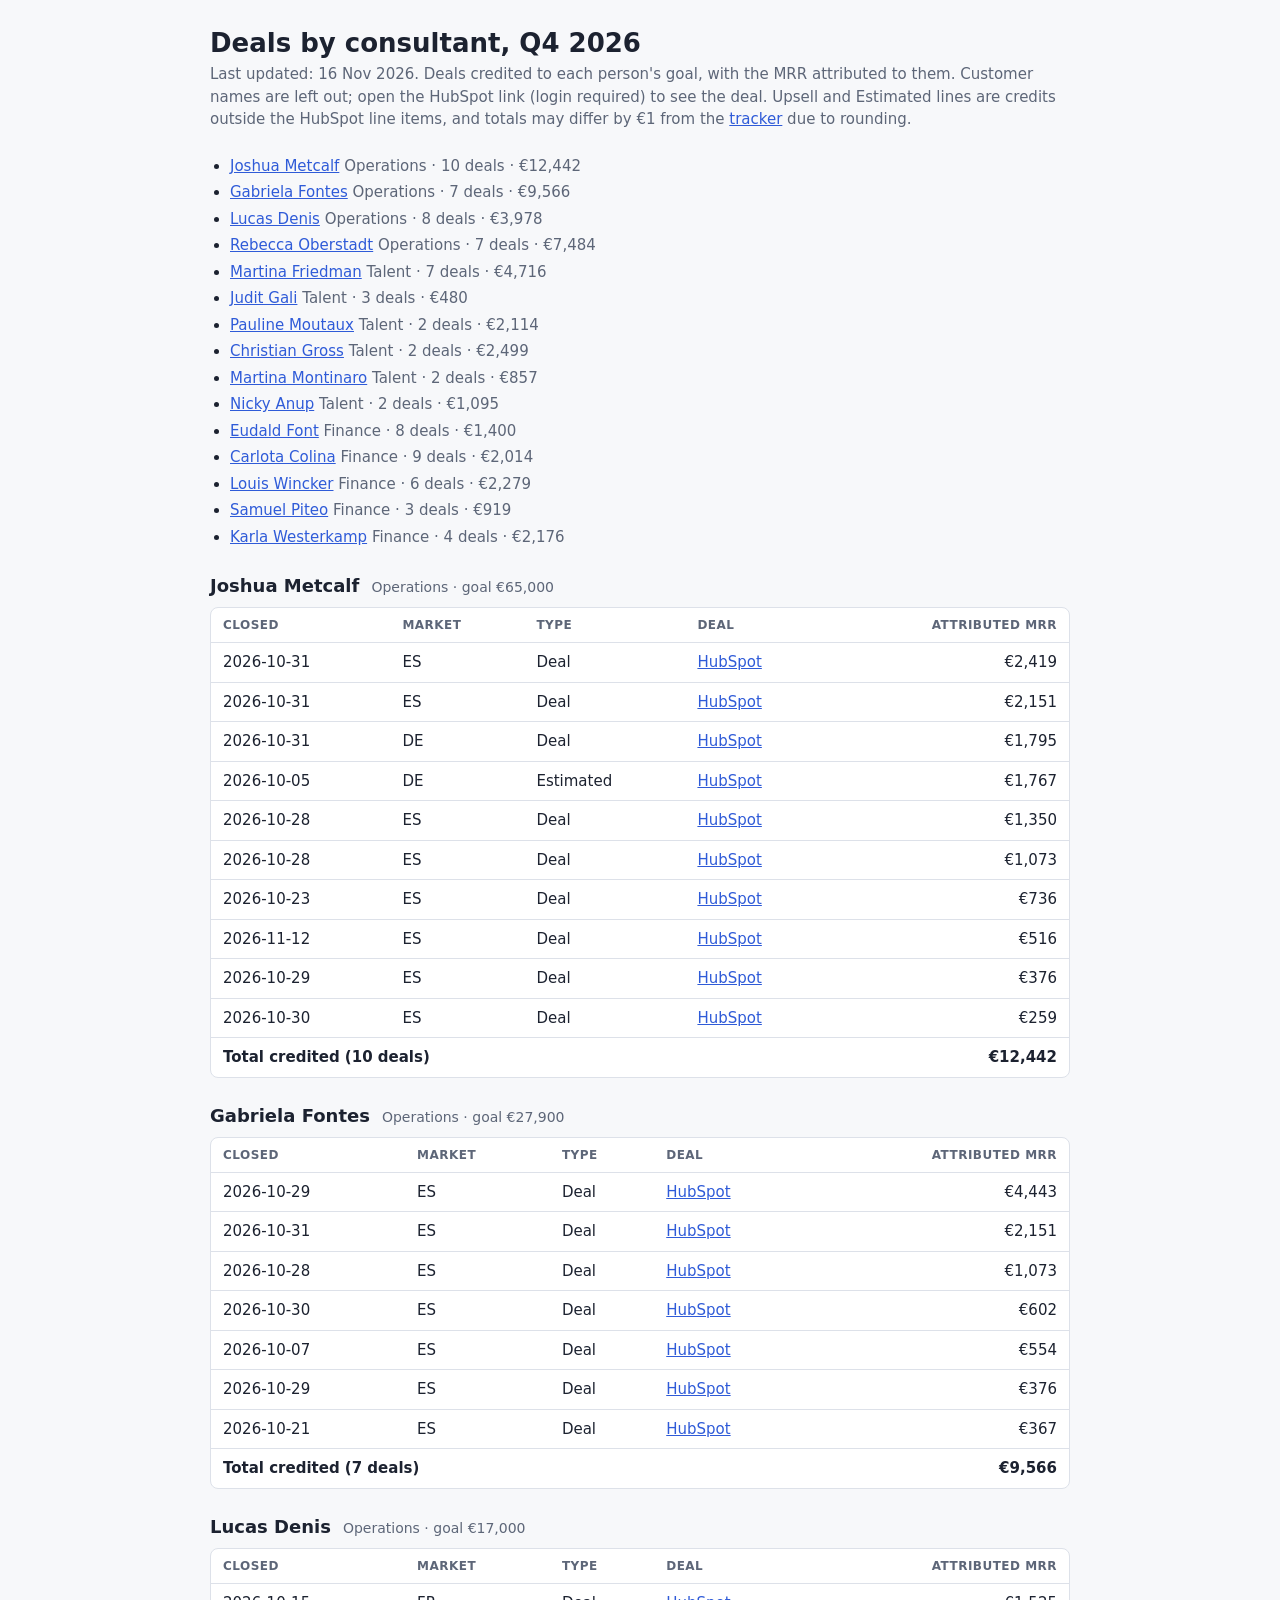
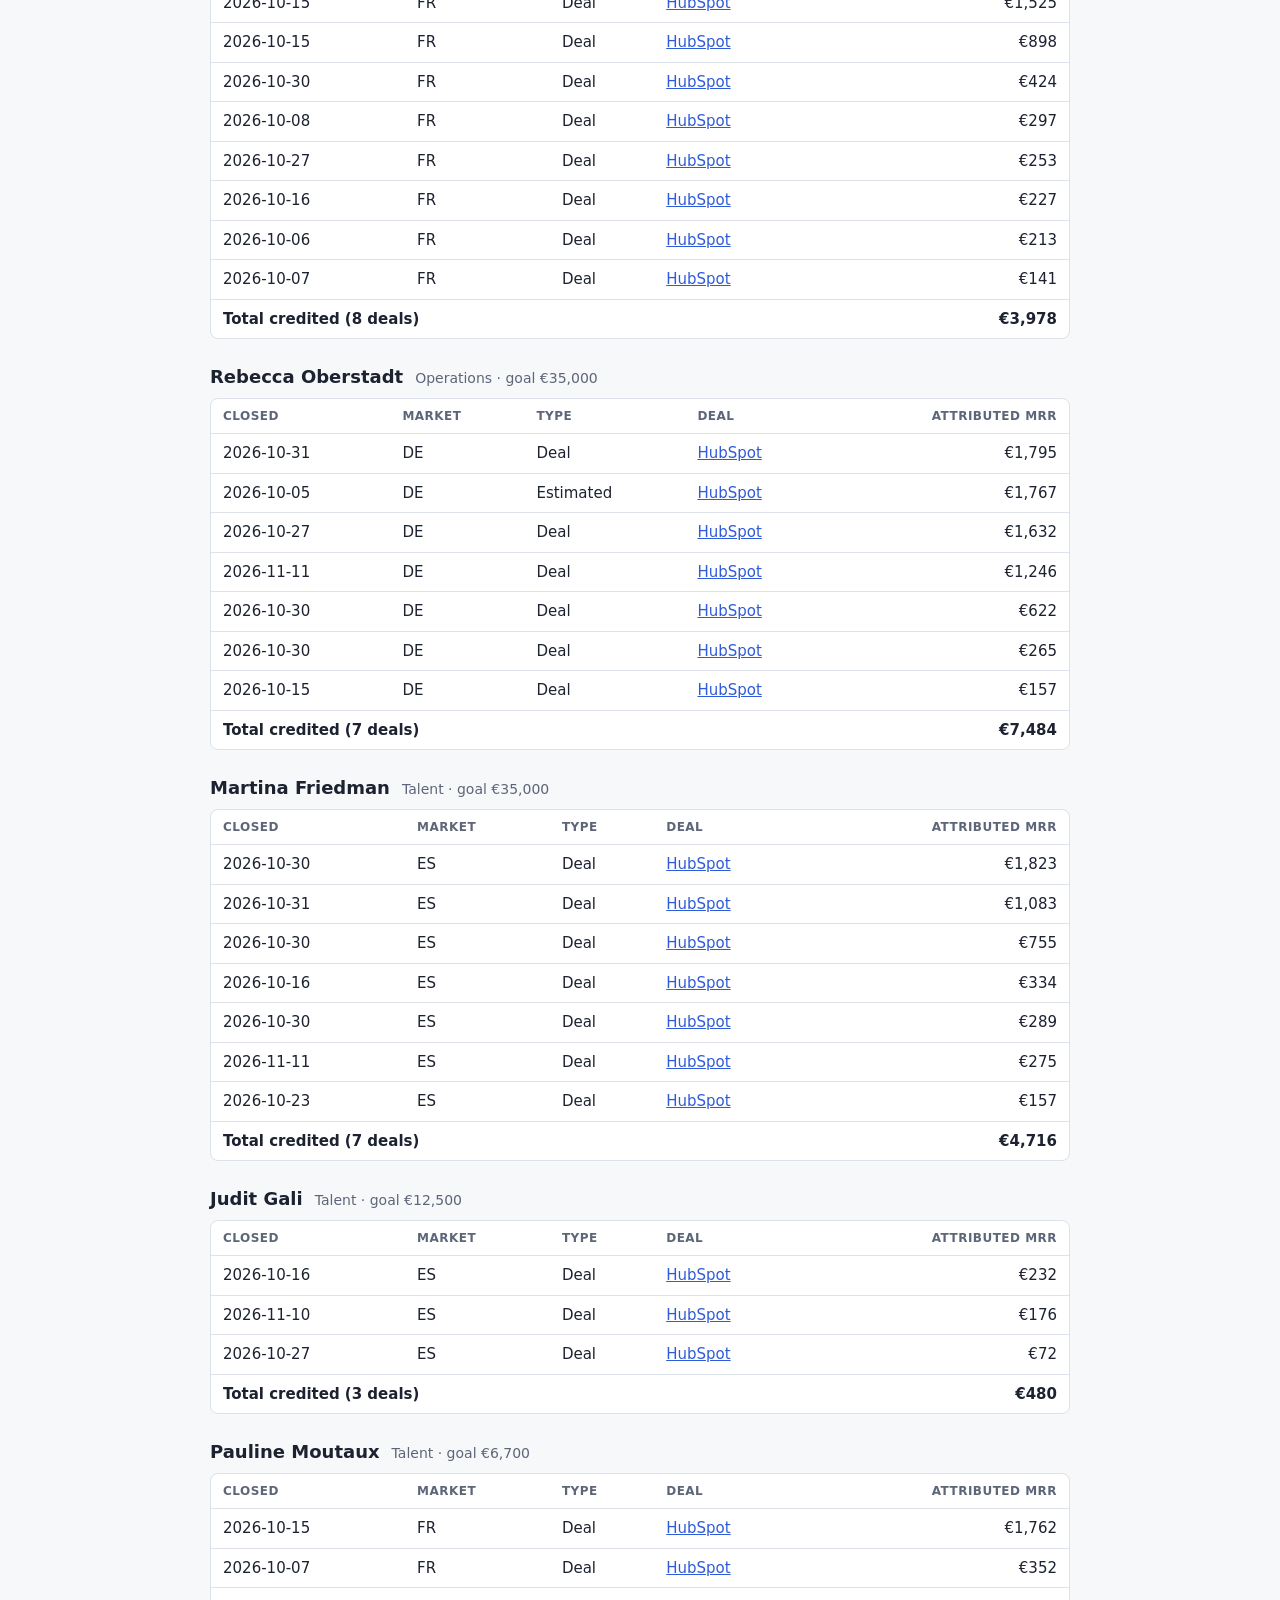
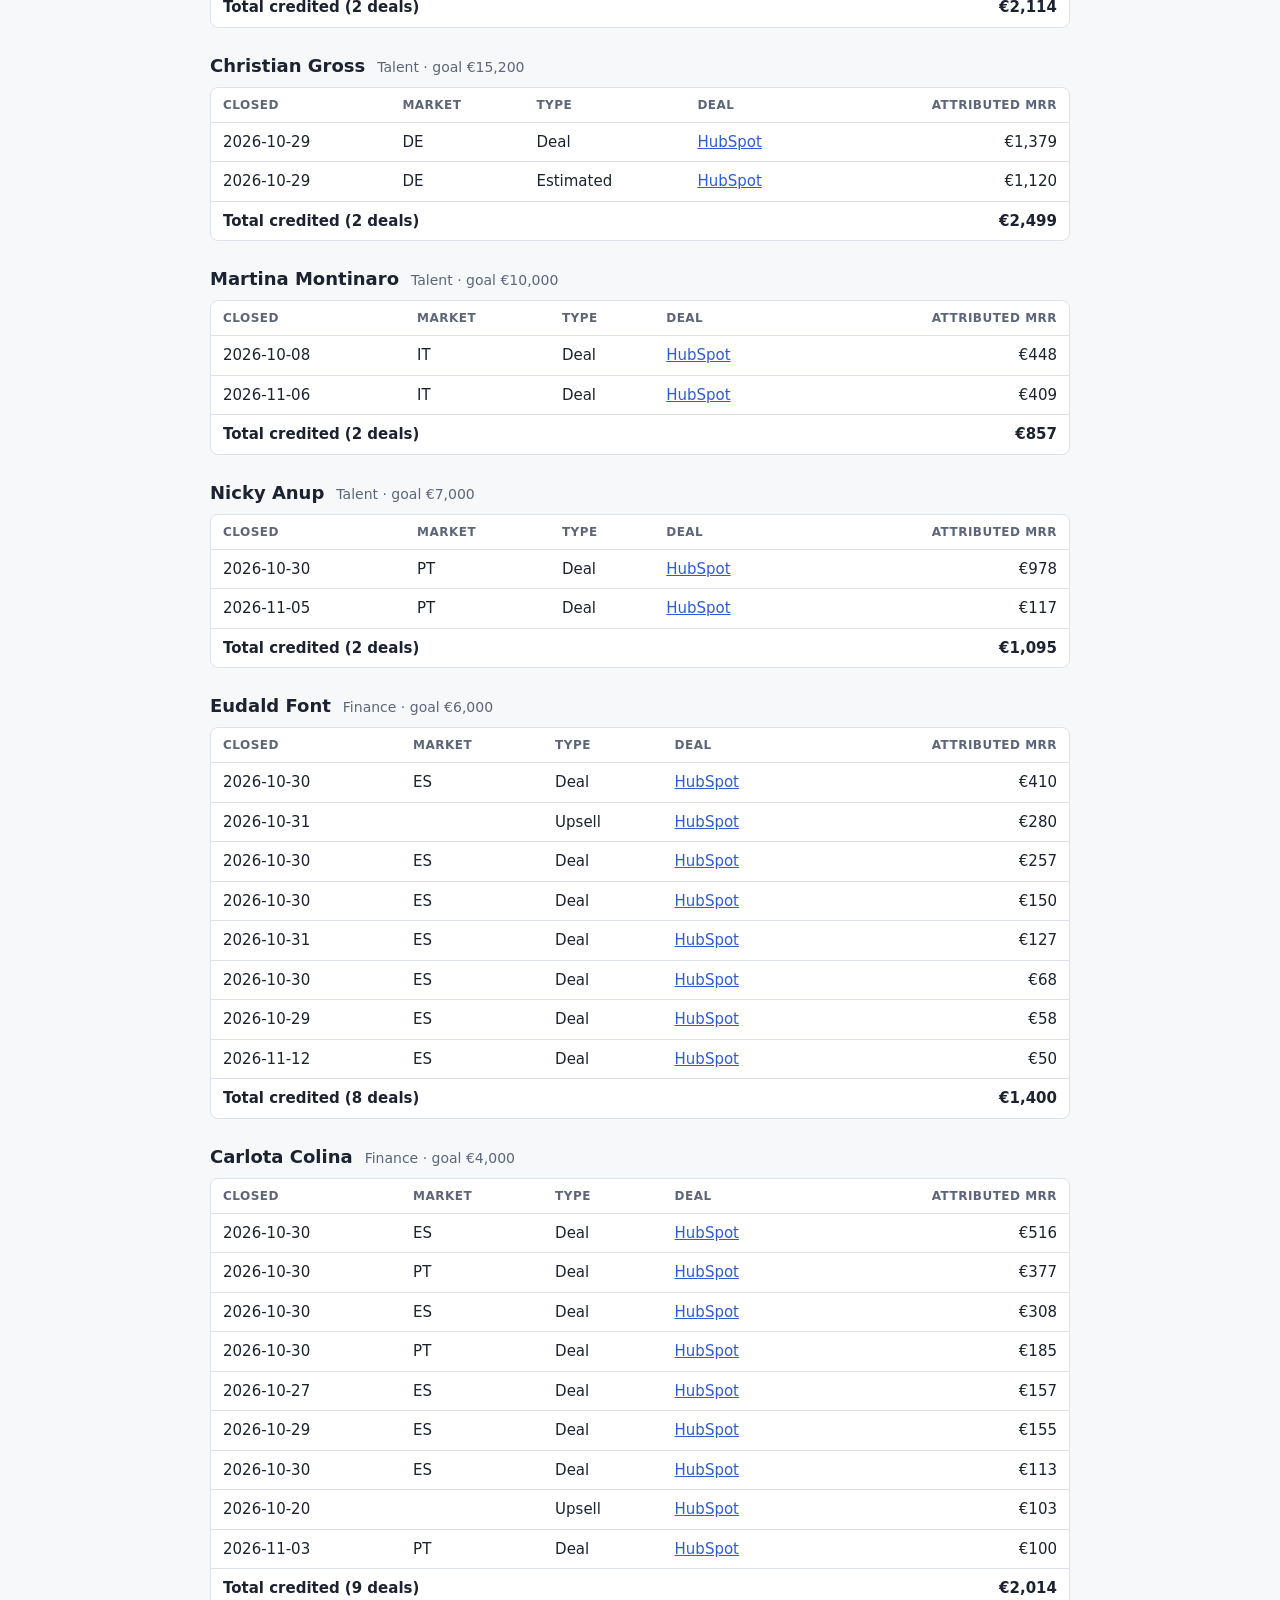
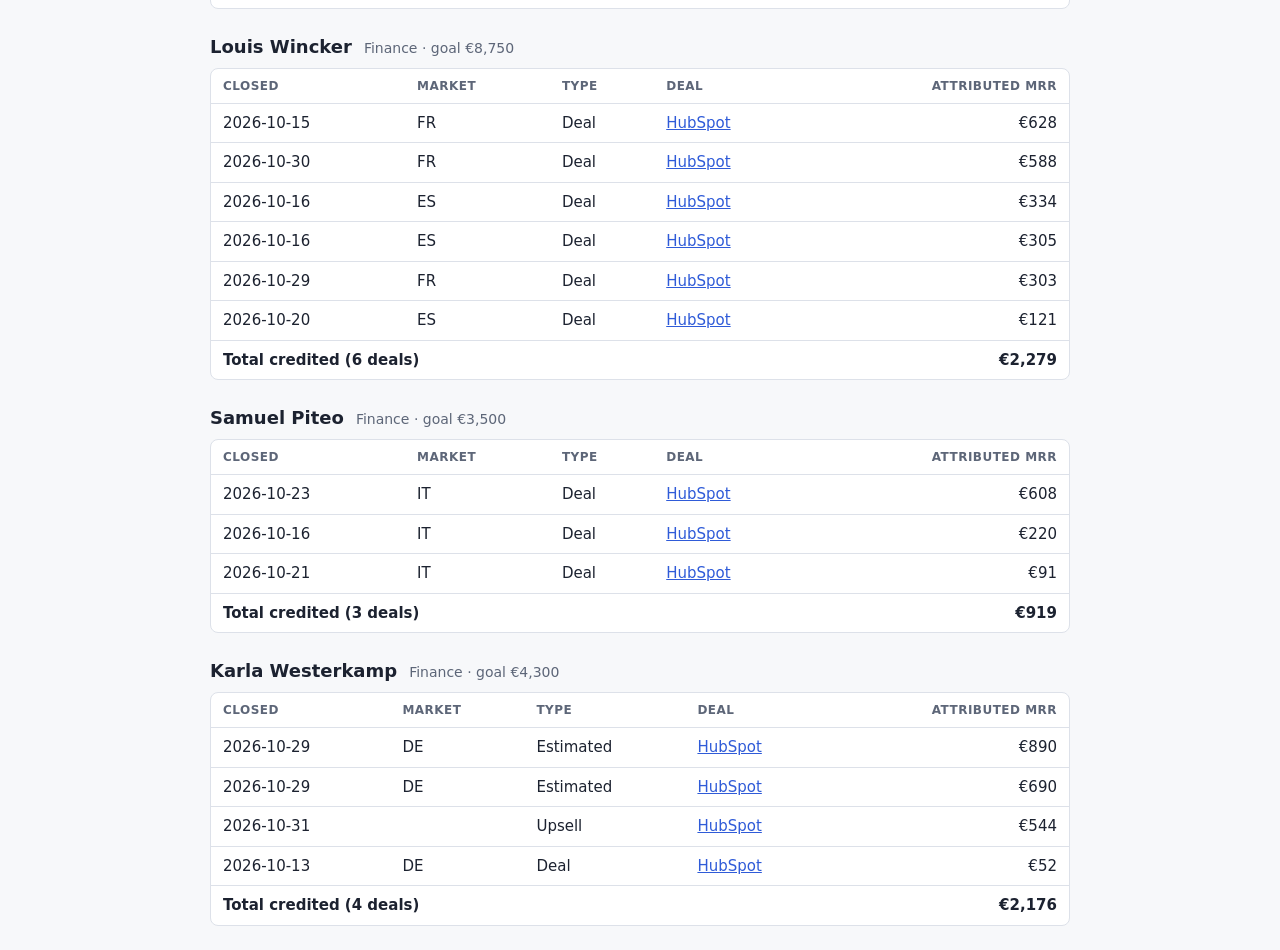
==== commit 168a95f5: "Sort deals by attributed MRR descending" ====
--- a/deals.html
+++ b/deals.html
@@ -17,5 +17,5 @@
 </style></head><body><main>
 <header><h1>Deals by consultant, Q4 2026</h1><p class="mut">Last updated: 16 Nov 2026. Deals credited to each person's goal, with the MRR attributed to them. Customer names are left out; open the HubSpot link (login required) to see the deal. Upsell and Estimated lines are credits outside the HubSpot line items, and totals may differ by €1 from the <a href="./">tracker</a> due to rounding.</p></header>
 <nav><ul><li><a href="#joshua-metcalf">Joshua Metcalf</a> <span class="mut">Operations &middot; 10 deals &middot; €12,442</span></li><li><a href="#gabriela-fontes">Gabriela Fontes</a> <span class="mut">Operations &middot; 7 deals &middot; €9,566</span></li><li><a href="#lucas-denis">Lucas Denis</a> <span class="mut">Operations &middot; 8 deals &middot; €3,978</span></li><li><a href="#rebecca-oberstadt">Rebecca Oberstadt</a> <span class="mut">Operations &middot; 7 deals &middot; €7,484</span></li><li><a href="#martina-friedman">Martina Friedman</a> <span class="mut">Talent &middot; 7 deals &middot; €4,716</span></li><li><a href="#judit-gal">Judit Gali</a> <span class="mut">Talent &middot; 3 deals &middot; €480</span></li><li><a href="#pauline-moutaux">Pauline Moutaux</a> <span class="mut">Talent &middot; 2 deals &middot; €2,114</span></li><li><a href="#christian-gross">Christian Gross</a> <span class="mut">Talent &middot; 2 deals &middot; €2,499</span></li><li><a href="#martina-montinaro">Martina Montinaro</a> <span class="mut">Talent &middot; 2 deals &middot; €857</span></li><li><a href="#nicky-anup">Nicky Anup</a> <span class="mut">Talent &middot; 2 deals &middot; €1,095</span></li><li><a href="#eudald-font">Eudald Font</a> <span class="mut">Finance &middot; 8 deals &middot; €1,400</span></li><li><a href="#carlota-colina">Carlota Colina</a> <span class="mut">Finance &middot; 9 deals &middot; €2,014</span></li><li><a href="#louis-wincker">Louis Wincker</a> <span class="mut">Finance &middot; 6 deals &middot; €2,279</span></li><li><a href="#samuel-piteo">Samuel Piteo</a> <span class="mut">Finance &middot; 3 deals &middot; €919</span></li><li><a href="#karla-westerkamp">Karla Westerkamp</a> <span class="mut">Finance &middot; 4 deals &middot; €2,176</span></li></ul></nav>
-<section id="joshua-metcalf"><h2>Joshua Metcalf <span class="mut">Operations &middot; goal €65,000</span></h2><div class="box"><table><thead><tr><th>Closed</th><th>Market</th><th>Type</th><th>Deal</th><th class="n">Attributed MRR</th></tr></thead><tbody><tr><td>2026-10-05</td><td>DE</td><td>Estimated</td><td><a href="https://app-eu1.hubspot.com/contacts/4960096/record/0-3/495874281666" target="_blank" rel="noopener">HubSpot</a></td><td class="n">€1,767</td></tr><tr><td>2026-10-23</td><td>ES</td><td>Deal</td><td><a href="https://app-eu1.hubspot.com/contacts/4960096/record/0-3/35090522880" target="_blank" rel="noopener">HubSpot</a></td><td class="n">€736</td></tr><tr><td>2026-10-28</td><td>ES</td><td>Deal</td><td><a href="https://app-eu1.hubspot.com/contacts/4960096/record/0-3/497831962848" target="_blank" rel="noopener">HubSpot</a></td><td class="n">€1,073</td></tr><tr><td>2026-10-28</td><td>ES</td><td>Deal</td><td><a href="https://app-eu1.hubspot.com/contacts/4960096/record/0-3/512074125503" target="_blank" rel="noopener">HubSpot</a></td><td class="n">€1,350</td></tr><tr><td>2026-10-29</td><td>ES</td><td>Deal</td><td><a href="https://app-eu1.hubspot.com/contacts/4960096/record/0-3/509908367592" target="_blank" rel="noopener">HubSpot</a></td><td class="n">€376</td></tr><tr><td>2026-10-30</td><td>ES</td><td>Deal</td><td><a href="https://app-eu1.hubspot.com/contacts/4960096/record/0-3/502036709584" target="_blank" rel="noopener">HubSpot</a></td><td class="n">€259</td></tr><tr><td>2026-10-31</td><td>DE</td><td>Deal</td><td><a href="https://app-eu1.hubspot.com/contacts/4960096/record/0-3/508081251543" target="_blank" rel="noopener">HubSpot</a></td><td class="n">€1,795</td></tr><tr><td>2026-10-31</td><td>ES</td><td>Deal</td><td><a href="https://app-eu1.hubspot.com/contacts/4960096/record/0-3/39851320850" target="_blank" rel="noopener">HubSpot</a></td><td class="n">€2,151</td></tr><tr><td>2026-10-31</td><td>ES</td><td>Deal</td><td><a href="https://app-eu1.hubspot.com/contacts/4960096/record/0-3/502935640298" target="_blank" rel="noopener">HubSpot</a></td><td class="n">€2,419</td></tr><tr><td>2026-11-12</td><td>ES</td><td>Deal</td><td><a href="https://app-eu1.hubspot.com/contacts/4960096/record/0-3/439248447727" target="_blank" rel="noopener">HubSpot</a></td><td class="n">€516</td></tr></tbody><tfoot><tr><td colspan="4">Total credited (10 deals)</td><td class="n">€12,442</td></tr></tfoot></table></div></section><section id="gabriela-fontes"><h2>Gabriela Fontes <span class="mut">Operations &middot; goal €27,900</span></h2><div class="box"><table><thead><tr><th>Closed</th><th>Market</th><th>Type</th><th>Deal</th><th class="n">Attributed MRR</th></tr></thead><tbody><tr><td>2026-10-07</td><td>ES</td><td>Deal</td><td><a href="https://app-eu1.hubspot.com/contacts/4960096/record/0-3/438901346512" target="_blank" rel="noopener">HubSpot</a></td><td class="n">€554</td></tr><tr><td>2026-10-21</td><td>ES</td><td>Deal</td><td><a href="https://app-eu1.hubspot.com/contacts/4960096/record/0-3/521851206892" target="_blank" rel="noopener">HubSpot</a></td><td class="n">€367</td></tr><tr><td>2026-10-28</td><td>ES</td><td>Deal</td><td><a href="https://app-eu1.hubspot.com/contacts/4960096/record/0-3/497831962848" target="_blank" rel="noopener">HubSpot</a></td><td class="n">€1,073</td></tr><tr><td>2026-10-29</td><td>ES</td><td>Deal</td><td><a href="https://app-eu1.hubspot.com/contacts/4960096/record/0-3/504313689331" target="_blank" rel="noopener">HubSpot</a></td><td class="n">€4,443</td></tr><tr><td>2026-10-29</td><td>ES</td><td>Deal</td><td><a href="https://app-eu1.hubspot.com/contacts/4960096/record/0-3/509908367592" target="_blank" rel="noopener">HubSpot</a></td><td class="n">€376</td></tr><tr><td>2026-10-30</td><td>ES</td><td>Deal</td><td><a href="https://app-eu1.hubspot.com/contacts/4960096/record/0-3/513886245067" target="_blank" rel="noopener">HubSpot</a></td><td class="n">€602</td></tr><tr><td>2026-10-31</td><td>ES</td><td>Deal</td><td><a href="https://app-eu1.hubspot.com/contacts/4960096/record/0-3/39851320850" target="_blank" rel="noopener">HubSpot</a></td><td class="n">€2,151</td></tr></tbody><tfoot><tr><td colspan="4">Total credited (7 deals)</td><td class="n">€9,566</td></tr></tfoot></table></div></section><section id="lucas-denis"><h2>Lucas Denis <span class="mut">Operations &middot; goal €17,000</span></h2><div class="box"><table><thead><tr><th>Closed</th><th>Market</th><th>Type</th><th>Deal</th><th class="n">Attributed MRR</th></tr></thead><tbody><tr><td>2026-10-06</td><td>FR</td><td>Deal</td><td><a href="https://app-eu1.hubspot.com/contacts/4960096/record/0-3/524302850283" target="_blank" rel="noopener">HubSpot</a></td><td class="n">€213</td></tr><tr><td>2026-10-07</td><td>FR</td><td>Deal</td><td><a href="https://app-eu1.hubspot.com/contacts/4960096/record/0-3/510065656027" target="_blank" rel="noopener">HubSpot</a></td><td class="n">€141</td></tr><tr><td>2026-10-08</td><td>FR</td><td>Deal</td><td><a href="https://app-eu1.hubspot.com/contacts/4960096/record/0-3/511409390817" target="_blank" rel="noopener">HubSpot</a></td><td class="n">€297</td></tr><tr><td>2026-10-15</td><td>FR</td><td>Deal</td><td><a href="https://app-eu1.hubspot.com/contacts/4960096/record/0-3/46062070124" target="_blank" rel="noopener">HubSpot</a></td><td class="n">€1,525</td></tr><tr><td>2026-10-15</td><td>FR</td><td>Deal</td><td><a href="https://app-eu1.hubspot.com/contacts/4960096/record/0-3/519408647410" target="_blank" rel="noopener">HubSpot</a></td><td class="n">€898</td></tr><tr><td>2026-10-16</td><td>FR</td><td>Deal</td><td><a href="https://app-eu1.hubspot.com/contacts/4960096/record/0-3/525173957847" target="_blank" rel="noopener">HubSpot</a></td><td class="n">€227</td></tr><tr><td>2026-10-27</td><td>FR</td><td>Deal</td><td><a href="https://app-eu1.hubspot.com/contacts/4960096/record/0-3/501832020194" target="_blank" rel="noopener">HubSpot</a></td><td class="n">€253</td></tr><tr><td>2026-10-30</td><td>FR</td><td>Deal</td><td><a href="https://app-eu1.hubspot.com/contacts/4960096/record/0-3/471542369480" target="_blank" rel="noopener">HubSpot</a></td><td class="n">€424</td></tr></tbody><tfoot><tr><td colspan="4">Total credited (8 deals)</td><td class="n">€3,978</td></tr></tfoot></table></div></section><section id="rebecca-oberstadt"><h2>Rebecca Oberstadt <span class="mut">Operations &middot; goal €35,000</span></h2><div class="box"><table><thead><tr><th>Closed</th><th>Market</th><th>Type</th><th>Deal</th><th class="n">Attributed MRR</th></tr></thead><tbody><tr><td>2026-10-05</td><td>DE</td><td>Estimated</td><td><a href="https://app-eu1.hubspot.com/contacts/4960096/record/0-3/495874281666" target="_blank" rel="noopener">HubSpot</a></td><td class="n">€1,767</td></tr><tr><td>2026-10-15</td><td>DE</td><td>Deal</td><td><a href="https://app-eu1.hubspot.com/contacts/4960096/record/0-3/493553774807" target="_blank" rel="noopener">HubSpot</a></td><td class="n">€157</td></tr><tr><td>2026-10-27</td><td>DE</td><td>Deal</td><td><a href="https://app-eu1.hubspot.com/contacts/4960096/record/0-3/522948480195" target="_blank" rel="noopener">HubSpot</a></td><td class="n">€1,632</td></tr><tr><td>2026-10-30</td><td>DE</td><td>Deal</td><td><a href="https://app-eu1.hubspot.com/contacts/4960096/record/0-3/506185968829" target="_blank" rel="noopener">HubSpot</a></td><td class="n">€622</td></tr><tr><td>2026-10-30</td><td>DE</td><td>Deal</td><td><a href="https://app-eu1.hubspot.com/contacts/4960096/record/0-3/522105728196" target="_blank" rel="noopener">HubSpot</a></td><td class="n">€265</td></tr><tr><td>2026-10-31</td><td>DE</td><td>Deal</td><td><a href="https://app-eu1.hubspot.com/contacts/4960096/record/0-3/508081251543" target="_blank" rel="noopener">HubSpot</a></td><td class="n">€1,795</td></tr><tr><td>2026-11-11</td><td>DE</td><td>Deal</td><td><a href="https://app-eu1.hubspot.com/contacts/4960096/record/0-3/499599137988" target="_blank" rel="noopener">HubSpot</a></td><td class="n">€1,246</td></tr></tbody><tfoot><tr><td colspan="4">Total credited (7 deals)</td><td class="n">€7,484</td></tr></tfoot></table></div></section><section id="martina-friedman"><h2>Martina Friedman <span class="mut">Talent &middot; goal €35,000</span></h2><div class="box"><table><thead><tr><th>Closed</th><th>Market</th><th>Type</th><th>Deal</th><th class="n">Attributed MRR</th></tr></thead><tbody><tr><td>2026-10-16</td><td>ES</td><td>Deal</td><td><a href="https://app-eu1.hubspot.com/contacts/4960096/record/0-3/502758889695" target="_blank" rel="noopener">HubSpot</a></td><td class="n">€334</td></tr><tr><td>2026-10-23</td><td>ES</td><td>Deal</td><td><a href="https://app-eu1.hubspot.com/contacts/4960096/record/0-3/488096570565" target="_blank" rel="noopener">HubSpot</a></td><td class="n">€157</td></tr><tr><td>2026-10-30</td><td>ES</td><td>Deal</td><td><a href="https://app-eu1.hubspot.com/contacts/4960096/record/0-3/43568405346" target="_blank" rel="noopener">HubSpot</a></td><td class="n">€1,823</td></tr><tr><td>2026-10-30</td><td>ES</td><td>Deal</td><td><a href="https://app-eu1.hubspot.com/contacts/4960096/record/0-3/464862479553" target="_blank" rel="noopener">HubSpot</a></td><td class="n">€755</td></tr><tr><td>2026-10-30</td><td>ES</td><td>Deal</td><td><a href="https://app-eu1.hubspot.com/contacts/4960096/record/0-3/502036709584" target="_blank" rel="noopener">HubSpot</a></td><td class="n">€289</td></tr><tr><td>2026-10-31</td><td>ES</td><td>Deal</td><td><a href="https://app-eu1.hubspot.com/contacts/4960096/record/0-3/505276457183" target="_blank" rel="noopener">HubSpot</a></td><td class="n">€1,083</td></tr><tr><td>2026-11-11</td><td>ES</td><td>Deal</td><td><a href="https://app-eu1.hubspot.com/contacts/4960096/record/0-3/499536752851" target="_blank" rel="noopener">HubSpot</a></td><td class="n">€275</td></tr></tbody><tfoot><tr><td colspan="4">Total credited (7 deals)</td><td class="n">€4,716</td></tr></tfoot></table></div></section><section id="judit-gal"><h2>Judit Gali <span class="mut">Talent &middot; goal €12,500</span></h2><div class="box"><table><thead><tr><th>Closed</th><th>Market</th><th>Type</th><th>Deal</th><th class="n">Attributed MRR</th></tr></thead><tbody><tr><td>2026-10-16</td><td>ES</td><td>Deal</td><td><a href="https://app-eu1.hubspot.com/contacts/4960096/record/0-3/520449732813" target="_blank" rel="noopener">HubSpot</a></td><td class="n">€232</td></tr><tr><td>2026-10-27</td><td>ES</td><td>Deal</td><td><a href="https://app-eu1.hubspot.com/contacts/4960096/record/0-3/528806458598" target="_blank" rel="noopener">HubSpot</a></td><td class="n">€72</td></tr><tr><td>2026-11-10</td><td>ES</td><td>Deal</td><td><a href="https://app-eu1.hubspot.com/contacts/4960096/record/0-3/532502971593" target="_blank" rel="noopener">HubSpot</a></td><td class="n">€176</td></tr></tbody><tfoot><tr><td colspan="4">Total credited (3 deals)</td><td class="n">€480</td></tr></tfoot></table></div></section><section id="pauline-moutaux"><h2>Pauline Moutaux <span class="mut">Talent &middot; goal €6,700</span></h2><div class="box"><table><thead><tr><th>Closed</th><th>Market</th><th>Type</th><th>Deal</th><th class="n">Attributed MRR</th></tr></thead><tbody><tr><td>2026-10-07</td><td>FR</td><td>Deal</td><td><a href="https://app-eu1.hubspot.com/contacts/4960096/record/0-3/510065656027" target="_blank" rel="noopener">HubSpot</a></td><td class="n">€352</td></tr><tr><td>2026-10-15</td><td>FR</td><td>Deal</td><td><a href="https://app-eu1.hubspot.com/contacts/4960096/record/0-3/46062070124" target="_blank" rel="noopener">HubSpot</a></td><td class="n">€1,762</td></tr></tbody><tfoot><tr><td colspan="4">Total credited (2 deals)</td><td class="n">€2,114</td></tr></tfoot></table></div></section><section id="christian-gross"><h2>Christian Gross <span class="mut">Talent &middot; goal €15,200</span></h2><div class="box"><table><thead><tr><th>Closed</th><th>Market</th><th>Type</th><th>Deal</th><th class="n">Attributed MRR</th></tr></thead><tbody><tr><td>2026-10-29</td><td>DE</td><td>Deal</td><td><a href="https://app-eu1.hubspot.com/contacts/4960096/record/0-3/516814703850" target="_blank" rel="noopener">HubSpot</a></td><td class="n">€1,379</td></tr><tr><td>2026-10-29</td><td>DE</td><td>Estimated</td><td><a href="https://app-eu1.hubspot.com/contacts/4960096/record/0-3/526164022462" target="_blank" rel="noopener">HubSpot</a></td><td class="n">€1,120</td></tr></tbody><tfoot><tr><td colspan="4">Total credited (2 deals)</td><td class="n">€2,499</td></tr></tfoot></table></div></section><section id="martina-montinaro"><h2>Martina Montinaro <span class="mut">Talent &middot; goal €10,000</span></h2><div class="box"><table><thead><tr><th>Closed</th><th>Market</th><th>Type</th><th>Deal</th><th class="n">Attributed MRR</th></tr></thead><tbody><tr><td>2026-10-08</td><td>IT</td><td>Deal</td><td><a href="https://app-eu1.hubspot.com/contacts/4960096/record/0-3/498285420748" target="_blank" rel="noopener">HubSpot</a></td><td class="n">€448</td></tr><tr><td>2026-11-06</td><td>IT</td><td>Deal</td><td><a href="https://app-eu1.hubspot.com/contacts/4960096/record/0-3/534603861209" target="_blank" rel="noopener">HubSpot</a></td><td class="n">€409</td></tr></tbody><tfoot><tr><td colspan="4">Total credited (2 deals)</td><td class="n">€857</td></tr></tfoot></table></div></section><section id="nicky-anup"><h2>Nicky Anup <span class="mut">Talent &middot; goal €7,000</span></h2><div class="box"><table><thead><tr><th>Closed</th><th>Market</th><th>Type</th><th>Deal</th><th class="n">Attributed MRR</th></tr></thead><tbody><tr><td>2026-10-30</td><td>PT</td><td>Deal</td><td><a href="https://app-eu1.hubspot.com/contacts/4960096/record/0-3/522627960030" target="_blank" rel="noopener">HubSpot</a></td><td class="n">€978</td></tr><tr><td>2026-11-05</td><td>PT</td><td>Deal</td><td><a href="https://app-eu1.hubspot.com/contacts/4960096/record/0-3/528319120616" target="_blank" rel="noopener">HubSpot</a></td><td class="n">€117</td></tr></tbody><tfoot><tr><td colspan="4">Total credited (2 deals)</td><td class="n">€1,095</td></tr></tfoot></table></div></section><section id="eudald-font"><h2>Eudald Font <span class="mut">Finance &middot; goal €6,000</span></h2><div class="box"><table><thead><tr><th>Closed</th><th>Market</th><th>Type</th><th>Deal</th><th class="n">Attributed MRR</th></tr></thead><tbody><tr><td>2026-10-29</td><td>ES</td><td>Deal</td><td><a href="https://app-eu1.hubspot.com/contacts/4960096/record/0-3/509908367592" target="_blank" rel="noopener">HubSpot</a></td><td class="n">€58</td></tr><tr><td>2026-10-30</td><td>ES</td><td>Deal</td><td><a href="https://app-eu1.hubspot.com/contacts/4960096/record/0-3/502036709584" target="_blank" rel="noopener">HubSpot</a></td><td class="n">€150</td></tr><tr><td>2026-10-30</td><td>ES</td><td>Deal</td><td><a href="https://app-eu1.hubspot.com/contacts/4960096/record/0-3/507745895663" target="_blank" rel="noopener">HubSpot</a></td><td class="n">€68</td></tr><tr><td>2026-10-30</td><td>ES</td><td>Deal</td><td><a href="https://app-eu1.hubspot.com/contacts/4960096/record/0-3/525756581083" target="_blank" rel="noopener">HubSpot</a></td><td class="n">€410</td></tr><tr><td>2026-10-30</td><td>ES</td><td>Deal</td><td><a href="https://app-eu1.hubspot.com/contacts/4960096/record/0-3/526799036614" target="_blank" rel="noopener">HubSpot</a></td><td class="n">€257</td></tr><tr><td>2026-10-31</td><td></td><td>Upsell</td><td><a href="https://app-eu1.hubspot.com/contacts/4960096/record/0-3/519975739621" target="_blank" rel="noopener">HubSpot</a></td><td class="n">€280</td></tr><tr><td>2026-10-31</td><td>ES</td><td>Deal</td><td><a href="https://app-eu1.hubspot.com/contacts/4960096/record/0-3/502935640298" target="_blank" rel="noopener">HubSpot</a></td><td class="n">€127</td></tr><tr><td>2026-11-12</td><td>ES</td><td>Deal</td><td><a href="https://app-eu1.hubspot.com/contacts/4960096/record/0-3/439248447727" target="_blank" rel="noopener">HubSpot</a></td><td class="n">€50</td></tr></tbody><tfoot><tr><td colspan="4">Total credited (8 deals)</td><td class="n">€1,400</td></tr></tfoot></table></div></section><section id="carlota-colina"><h2>Carlota Colina <span class="mut">Finance &middot; goal €4,000</span></h2><div class="box"><table><thead><tr><th>Closed</th><th>Market</th><th>Type</th><th>Deal</th><th class="n">Attributed MRR</th></tr></thead><tbody><tr><td>2026-10-20</td><td></td><td>Upsell</td><td><a href="https://app-eu1.hubspot.com/contacts/4960096/record/0-3/525375431884" target="_blank" rel="noopener">HubSpot</a></td><td class="n">€103</td></tr><tr><td>2026-10-27</td><td>ES</td><td>Deal</td><td><a href="https://app-eu1.hubspot.com/contacts/4960096/record/0-3/509333643502" target="_blank" rel="noopener">HubSpot</a></td><td class="n">€157</td></tr><tr><td>2026-10-29</td><td>ES</td><td>Deal</td><td><a href="https://app-eu1.hubspot.com/contacts/4960096/record/0-3/522264749271" target="_blank" rel="noopener">HubSpot</a></td><td class="n">€155</td></tr><tr><td>2026-10-30</td><td>ES</td><td>Deal</td><td><a href="https://app-eu1.hubspot.com/contacts/4960096/record/0-3/513886245067" target="_blank" rel="noopener">HubSpot</a></td><td class="n">€516</td></tr><tr><td>2026-10-30</td><td>ES</td><td>Deal</td><td><a href="https://app-eu1.hubspot.com/contacts/4960096/record/0-3/525315196136" target="_blank" rel="noopener">HubSpot</a></td><td class="n">€308</td></tr><tr><td>2026-10-30</td><td>ES</td><td>Deal</td><td><a href="https://app-eu1.hubspot.com/contacts/4960096/record/0-3/530647423224" target="_blank" rel="noopener">HubSpot</a></td><td class="n">€113</td></tr><tr><td>2026-10-30</td><td>PT</td><td>Deal</td><td><a href="https://app-eu1.hubspot.com/contacts/4960096/record/0-3/522627960030" target="_blank" rel="noopener">HubSpot</a></td><td class="n">€377</td></tr><tr><td>2026-10-30</td><td>PT</td><td>Deal</td><td><a href="https://app-eu1.hubspot.com/contacts/4960096/record/0-3/526506342636" target="_blank" rel="noopener">HubSpot</a></td><td class="n">€185</td></tr><tr><td>2026-11-03</td><td>PT</td><td>Deal</td><td><a href="https://app-eu1.hubspot.com/contacts/4960096/record/0-3/514890544323" target="_blank" rel="noopener">HubSpot</a></td><td class="n">€100</td></tr></tbody><tfoot><tr><td colspan="4">Total credited (9 deals)</td><td class="n">€2,014</td></tr></tfoot></table></div></section><section id="louis-wincker"><h2>Louis Wincker <span class="mut">Finance &middot; goal €8,750</span></h2><div class="box"><table><thead><tr><th>Closed</th><th>Market</th><th>Type</th><th>Deal</th><th class="n">Attributed MRR</th></tr></thead><tbody><tr><td>2026-10-15</td><td>FR</td><td>Deal</td><td><a href="https://app-eu1.hubspot.com/contacts/4960096/record/0-3/519408647410" target="_blank" rel="noopener">HubSpot</a></td><td class="n">€628</td></tr><tr><td>2026-10-16</td><td>ES</td><td>Deal</td><td><a href="https://app-eu1.hubspot.com/contacts/4960096/record/0-3/502758889695" target="_blank" rel="noopener">HubSpot</a></td><td class="n">€334</td></tr><tr><td>2026-10-16</td><td>ES</td><td>Deal</td><td><a href="https://app-eu1.hubspot.com/contacts/4960096/record/0-3/520449732813" target="_blank" rel="noopener">HubSpot</a></td><td class="n">€305</td></tr><tr><td>2026-10-20</td><td>ES</td><td>Deal</td><td><a href="https://app-eu1.hubspot.com/contacts/4960096/record/0-3/521647217890" target="_blank" rel="noopener">HubSpot</a></td><td class="n">€121</td></tr><tr><td>2026-10-29</td><td>FR</td><td>Deal</td><td><a href="https://app-eu1.hubspot.com/contacts/4960096/record/0-3/507706506470" target="_blank" rel="noopener">HubSpot</a></td><td class="n">€303</td></tr><tr><td>2026-10-30</td><td>FR</td><td>Deal</td><td><a href="https://app-eu1.hubspot.com/contacts/4960096/record/0-3/509751726270" target="_blank" rel="noopener">HubSpot</a></td><td class="n">€588</td></tr></tbody><tfoot><tr><td colspan="4">Total credited (6 deals)</td><td class="n">€2,279</td></tr></tfoot></table></div></section><section id="samuel-piteo"><h2>Samuel Piteo <span class="mut">Finance &middot; goal €3,500</span></h2><div class="box"><table><thead><tr><th>Closed</th><th>Market</th><th>Type</th><th>Deal</th><th class="n">Attributed MRR</th></tr></thead><tbody><tr><td>2026-10-16</td><td>IT</td><td>Deal</td><td><a href="https://app-eu1.hubspot.com/contacts/4960096/record/0-3/525798145258" target="_blank" rel="noopener">HubSpot</a></td><td class="n">€220</td></tr><tr><td>2026-10-21</td><td>IT</td><td>Deal</td><td><a href="https://app-eu1.hubspot.com/contacts/4960096/record/0-3/520609402043" target="_blank" rel="noopener">HubSpot</a></td><td class="n">€91</td></tr><tr><td>2026-10-23</td><td>IT</td><td>Deal</td><td><a href="https://app-eu1.hubspot.com/contacts/4960096/record/0-3/528713825501" target="_blank" rel="noopener">HubSpot</a></td><td class="n">€608</td></tr></tbody><tfoot><tr><td colspan="4">Total credited (3 deals)</td><td class="n">€919</td></tr></tfoot></table></div></section><section id="karla-westerkamp"><h2>Karla Westerkamp <span class="mut">Finance &middot; goal €4,300</span></h2><div class="box"><table><thead><tr><th>Closed</th><th>Market</th><th>Type</th><th>Deal</th><th class="n">Attributed MRR</th></tr></thead><tbody><tr><td>2026-10-13</td><td>DE</td><td>Deal</td><td><a href="https://app-eu1.hubspot.com/contacts/4960096/record/0-3/479741426898" target="_blank" rel="noopener">HubSpot</a></td><td class="n">€52</td></tr><tr><td>2026-10-29</td><td>DE</td><td>Estimated</td><td><a href="https://app-eu1.hubspot.com/contacts/4960096/record/0-3/505404156138" target="_blank" rel="noopener">HubSpot</a></td><td class="n">€690</td></tr><tr><td>2026-10-29</td><td>DE</td><td>Estimated</td><td><a href="https://app-eu1.hubspot.com/contacts/4960096/record/0-3/526164022462" target="_blank" rel="noopener">HubSpot</a></td><td class="n">€890</td></tr><tr><td>2026-10-31</td><td></td><td>Upsell</td><td><a href="https://app-eu1.hubspot.com/contacts/4960096/record/0-3/528335493364" target="_blank" rel="noopener">HubSpot</a></td><td class="n">€544</td></tr></tbody><tfoot><tr><td colspan="4">Total credited (4 deals)</td><td class="n">€2,176</td></tr></tfoot></table></div></section>
+<section id="joshua-metcalf"><h2>Joshua Metcalf <span class="mut">Operations &middot; goal €65,000</span></h2><div class="box"><table><thead><tr><th>Closed</th><th>Market</th><th>Type</th><th>Deal</th><th class="n">Attributed MRR</th></tr></thead><tbody><tr><td>2026-10-31</td><td>ES</td><td>Deal</td><td><a href="https://app-eu1.hubspot.com/contacts/4960096/record/0-3/502935640298" target="_blank" rel="noopener">HubSpot</a></td><td class="n">€2,419</td></tr><tr><td>2026-10-31</td><td>ES</td><td>Deal</td><td><a href="https://app-eu1.hubspot.com/contacts/4960096/record/0-3/39851320850" target="_blank" rel="noopener">HubSpot</a></td><td class="n">€2,151</td></tr><tr><td>2026-10-31</td><td>DE</td><td>Deal</td><td><a href="https://app-eu1.hubspot.com/contacts/4960096/record/0-3/508081251543" target="_blank" rel="noopener">HubSpot</a></td><td class="n">€1,795</td></tr><tr><td>2026-10-05</td><td>DE</td><td>Estimated</td><td><a href="https://app-eu1.hubspot.com/contacts/4960096/record/0-3/495874281666" target="_blank" rel="noopener">HubSpot</a></td><td class="n">€1,767</td></tr><tr><td>2026-10-28</td><td>ES</td><td>Deal</td><td><a href="https://app-eu1.hubspot.com/contacts/4960096/record/0-3/512074125503" target="_blank" rel="noopener">HubSpot</a></td><td class="n">€1,350</td></tr><tr><td>2026-10-28</td><td>ES</td><td>Deal</td><td><a href="https://app-eu1.hubspot.com/contacts/4960096/record/0-3/497831962848" target="_blank" rel="noopener">HubSpot</a></td><td class="n">€1,073</td></tr><tr><td>2026-10-23</td><td>ES</td><td>Deal</td><td><a href="https://app-eu1.hubspot.com/contacts/4960096/record/0-3/35090522880" target="_blank" rel="noopener">HubSpot</a></td><td class="n">€736</td></tr><tr><td>2026-11-12</td><td>ES</td><td>Deal</td><td><a href="https://app-eu1.hubspot.com/contacts/4960096/record/0-3/439248447727" target="_blank" rel="noopener">HubSpot</a></td><td class="n">€516</td></tr><tr><td>2026-10-29</td><td>ES</td><td>Deal</td><td><a href="https://app-eu1.hubspot.com/contacts/4960096/record/0-3/509908367592" target="_blank" rel="noopener">HubSpot</a></td><td class="n">€376</td></tr><tr><td>2026-10-30</td><td>ES</td><td>Deal</td><td><a href="https://app-eu1.hubspot.com/contacts/4960096/record/0-3/502036709584" target="_blank" rel="noopener">HubSpot</a></td><td class="n">€259</td></tr></tbody><tfoot><tr><td colspan="4">Total credited (10 deals)</td><td class="n">€12,442</td></tr></tfoot></table></div></section><section id="gabriela-fontes"><h2>Gabriela Fontes <span class="mut">Operations &middot; goal €27,900</span></h2><div class="box"><table><thead><tr><th>Closed</th><th>Market</th><th>Type</th><th>Deal</th><th class="n">Attributed MRR</th></tr></thead><tbody><tr><td>2026-10-29</td><td>ES</td><td>Deal</td><td><a href="https://app-eu1.hubspot.com/contacts/4960096/record/0-3/504313689331" target="_blank" rel="noopener">HubSpot</a></td><td class="n">€4,443</td></tr><tr><td>2026-10-31</td><td>ES</td><td>Deal</td><td><a href="https://app-eu1.hubspot.com/contacts/4960096/record/0-3/39851320850" target="_blank" rel="noopener">HubSpot</a></td><td class="n">€2,151</td></tr><tr><td>2026-10-28</td><td>ES</td><td>Deal</td><td><a href="https://app-eu1.hubspot.com/contacts/4960096/record/0-3/497831962848" target="_blank" rel="noopener">HubSpot</a></td><td class="n">€1,073</td></tr><tr><td>2026-10-30</td><td>ES</td><td>Deal</td><td><a href="https://app-eu1.hubspot.com/contacts/4960096/record/0-3/513886245067" target="_blank" rel="noopener">HubSpot</a></td><td class="n">€602</td></tr><tr><td>2026-10-07</td><td>ES</td><td>Deal</td><td><a href="https://app-eu1.hubspot.com/contacts/4960096/record/0-3/438901346512" target="_blank" rel="noopener">HubSpot</a></td><td class="n">€554</td></tr><tr><td>2026-10-29</td><td>ES</td><td>Deal</td><td><a href="https://app-eu1.hubspot.com/contacts/4960096/record/0-3/509908367592" target="_blank" rel="noopener">HubSpot</a></td><td class="n">€376</td></tr><tr><td>2026-10-21</td><td>ES</td><td>Deal</td><td><a href="https://app-eu1.hubspot.com/contacts/4960096/record/0-3/521851206892" target="_blank" rel="noopener">HubSpot</a></td><td class="n">€367</td></tr></tbody><tfoot><tr><td colspan="4">Total credited (7 deals)</td><td class="n">€9,566</td></tr></tfoot></table></div></section><section id="lucas-denis"><h2>Lucas Denis <span class="mut">Operations &middot; goal €17,000</span></h2><div class="box"><table><thead><tr><th>Closed</th><th>Market</th><th>Type</th><th>Deal</th><th class="n">Attributed MRR</th></tr></thead><tbody><tr><td>2026-10-15</td><td>FR</td><td>Deal</td><td><a href="https://app-eu1.hubspot.com/contacts/4960096/record/0-3/46062070124" target="_blank" rel="noopener">HubSpot</a></td><td class="n">€1,525</td></tr><tr><td>2026-10-15</td><td>FR</td><td>Deal</td><td><a href="https://app-eu1.hubspot.com/contacts/4960096/record/0-3/519408647410" target="_blank" rel="noopener">HubSpot</a></td><td class="n">€898</td></tr><tr><td>2026-10-30</td><td>FR</td><td>Deal</td><td><a href="https://app-eu1.hubspot.com/contacts/4960096/record/0-3/471542369480" target="_blank" rel="noopener">HubSpot</a></td><td class="n">€424</td></tr><tr><td>2026-10-08</td><td>FR</td><td>Deal</td><td><a href="https://app-eu1.hubspot.com/contacts/4960096/record/0-3/511409390817" target="_blank" rel="noopener">HubSpot</a></td><td class="n">€297</td></tr><tr><td>2026-10-27</td><td>FR</td><td>Deal</td><td><a href="https://app-eu1.hubspot.com/contacts/4960096/record/0-3/501832020194" target="_blank" rel="noopener">HubSpot</a></td><td class="n">€253</td></tr><tr><td>2026-10-16</td><td>FR</td><td>Deal</td><td><a href="https://app-eu1.hubspot.com/contacts/4960096/record/0-3/525173957847" target="_blank" rel="noopener">HubSpot</a></td><td class="n">€227</td></tr><tr><td>2026-10-06</td><td>FR</td><td>Deal</td><td><a href="https://app-eu1.hubspot.com/contacts/4960096/record/0-3/524302850283" target="_blank" rel="noopener">HubSpot</a></td><td class="n">€213</td></tr><tr><td>2026-10-07</td><td>FR</td><td>Deal</td><td><a href="https://app-eu1.hubspot.com/contacts/4960096/record/0-3/510065656027" target="_blank" rel="noopener">HubSpot</a></td><td class="n">€141</td></tr></tbody><tfoot><tr><td colspan="4">Total credited (8 deals)</td><td class="n">€3,978</td></tr></tfoot></table></div></section><section id="rebecca-oberstadt"><h2>Rebecca Oberstadt <span class="mut">Operations &middot; goal €35,000</span></h2><div class="box"><table><thead><tr><th>Closed</th><th>Market</th><th>Type</th><th>Deal</th><th class="n">Attributed MRR</th></tr></thead><tbody><tr><td>2026-10-31</td><td>DE</td><td>Deal</td><td><a href="https://app-eu1.hubspot.com/contacts/4960096/record/0-3/508081251543" target="_blank" rel="noopener">HubSpot</a></td><td class="n">€1,795</td></tr><tr><td>2026-10-05</td><td>DE</td><td>Estimated</td><td><a href="https://app-eu1.hubspot.com/contacts/4960096/record/0-3/495874281666" target="_blank" rel="noopener">HubSpot</a></td><td class="n">€1,767</td></tr><tr><td>2026-10-27</td><td>DE</td><td>Deal</td><td><a href="https://app-eu1.hubspot.com/contacts/4960096/record/0-3/522948480195" target="_blank" rel="noopener">HubSpot</a></td><td class="n">€1,632</td></tr><tr><td>2026-11-11</td><td>DE</td><td>Deal</td><td><a href="https://app-eu1.hubspot.com/contacts/4960096/record/0-3/499599137988" target="_blank" rel="noopener">HubSpot</a></td><td class="n">€1,246</td></tr><tr><td>2026-10-30</td><td>DE</td><td>Deal</td><td><a href="https://app-eu1.hubspot.com/contacts/4960096/record/0-3/506185968829" target="_blank" rel="noopener">HubSpot</a></td><td class="n">€622</td></tr><tr><td>2026-10-30</td><td>DE</td><td>Deal</td><td><a href="https://app-eu1.hubspot.com/contacts/4960096/record/0-3/522105728196" target="_blank" rel="noopener">HubSpot</a></td><td class="n">€265</td></tr><tr><td>2026-10-15</td><td>DE</td><td>Deal</td><td><a href="https://app-eu1.hubspot.com/contacts/4960096/record/0-3/493553774807" target="_blank" rel="noopener">HubSpot</a></td><td class="n">€157</td></tr></tbody><tfoot><tr><td colspan="4">Total credited (7 deals)</td><td class="n">€7,484</td></tr></tfoot></table></div></section><section id="martina-friedman"><h2>Martina Friedman <span class="mut">Talent &middot; goal €35,000</span></h2><div class="box"><table><thead><tr><th>Closed</th><th>Market</th><th>Type</th><th>Deal</th><th class="n">Attributed MRR</th></tr></thead><tbody><tr><td>2026-10-30</td><td>ES</td><td>Deal</td><td><a href="https://app-eu1.hubspot.com/contacts/4960096/record/0-3/43568405346" target="_blank" rel="noopener">HubSpot</a></td><td class="n">€1,823</td></tr><tr><td>2026-10-31</td><td>ES</td><td>Deal</td><td><a href="https://app-eu1.hubspot.com/contacts/4960096/record/0-3/505276457183" target="_blank" rel="noopener">HubSpot</a></td><td class="n">€1,083</td></tr><tr><td>2026-10-30</td><td>ES</td><td>Deal</td><td><a href="https://app-eu1.hubspot.com/contacts/4960096/record/0-3/464862479553" target="_blank" rel="noopener">HubSpot</a></td><td class="n">€755</td></tr><tr><td>2026-10-16</td><td>ES</td><td>Deal</td><td><a href="https://app-eu1.hubspot.com/contacts/4960096/record/0-3/502758889695" target="_blank" rel="noopener">HubSpot</a></td><td class="n">€334</td></tr><tr><td>2026-10-30</td><td>ES</td><td>Deal</td><td><a href="https://app-eu1.hubspot.com/contacts/4960096/record/0-3/502036709584" target="_blank" rel="noopener">HubSpot</a></td><td class="n">€289</td></tr><tr><td>2026-11-11</td><td>ES</td><td>Deal</td><td><a href="https://app-eu1.hubspot.com/contacts/4960096/record/0-3/499536752851" target="_blank" rel="noopener">HubSpot</a></td><td class="n">€275</td></tr><tr><td>2026-10-23</td><td>ES</td><td>Deal</td><td><a href="https://app-eu1.hubspot.com/contacts/4960096/record/0-3/488096570565" target="_blank" rel="noopener">HubSpot</a></td><td class="n">€157</td></tr></tbody><tfoot><tr><td colspan="4">Total credited (7 deals)</td><td class="n">€4,716</td></tr></tfoot></table></div></section><section id="judit-gal"><h2>Judit Gali <span class="mut">Talent &middot; goal €12,500</span></h2><div class="box"><table><thead><tr><th>Closed</th><th>Market</th><th>Type</th><th>Deal</th><th class="n">Attributed MRR</th></tr></thead><tbody><tr><td>2026-10-16</td><td>ES</td><td>Deal</td><td><a href="https://app-eu1.hubspot.com/contacts/4960096/record/0-3/520449732813" target="_blank" rel="noopener">HubSpot</a></td><td class="n">€232</td></tr><tr><td>2026-11-10</td><td>ES</td><td>Deal</td><td><a href="https://app-eu1.hubspot.com/contacts/4960096/record/0-3/532502971593" target="_blank" rel="noopener">HubSpot</a></td><td class="n">€176</td></tr><tr><td>2026-10-27</td><td>ES</td><td>Deal</td><td><a href="https://app-eu1.hubspot.com/contacts/4960096/record/0-3/528806458598" target="_blank" rel="noopener">HubSpot</a></td><td class="n">€72</td></tr></tbody><tfoot><tr><td colspan="4">Total credited (3 deals)</td><td class="n">€480</td></tr></tfoot></table></div></section><section id="pauline-moutaux"><h2>Pauline Moutaux <span class="mut">Talent &middot; goal €6,700</span></h2><div class="box"><table><thead><tr><th>Closed</th><th>Market</th><th>Type</th><th>Deal</th><th class="n">Attributed MRR</th></tr></thead><tbody><tr><td>2026-10-15</td><td>FR</td><td>Deal</td><td><a href="https://app-eu1.hubspot.com/contacts/4960096/record/0-3/46062070124" target="_blank" rel="noopener">HubSpot</a></td><td class="n">€1,762</td></tr><tr><td>2026-10-07</td><td>FR</td><td>Deal</td><td><a href="https://app-eu1.hubspot.com/contacts/4960096/record/0-3/510065656027" target="_blank" rel="noopener">HubSpot</a></td><td class="n">€352</td></tr></tbody><tfoot><tr><td colspan="4">Total credited (2 deals)</td><td class="n">€2,114</td></tr></tfoot></table></div></section><section id="christian-gross"><h2>Christian Gross <span class="mut">Talent &middot; goal €15,200</span></h2><div class="box"><table><thead><tr><th>Closed</th><th>Market</th><th>Type</th><th>Deal</th><th class="n">Attributed MRR</th></tr></thead><tbody><tr><td>2026-10-29</td><td>DE</td><td>Deal</td><td><a href="https://app-eu1.hubspot.com/contacts/4960096/record/0-3/516814703850" target="_blank" rel="noopener">HubSpot</a></td><td class="n">€1,379</td></tr><tr><td>2026-10-29</td><td>DE</td><td>Estimated</td><td><a href="https://app-eu1.hubspot.com/contacts/4960096/record/0-3/526164022462" target="_blank" rel="noopener">HubSpot</a></td><td class="n">€1,120</td></tr></tbody><tfoot><tr><td colspan="4">Total credited (2 deals)</td><td class="n">€2,499</td></tr></tfoot></table></div></section><section id="martina-montinaro"><h2>Martina Montinaro <span class="mut">Talent &middot; goal €10,000</span></h2><div class="box"><table><thead><tr><th>Closed</th><th>Market</th><th>Type</th><th>Deal</th><th class="n">Attributed MRR</th></tr></thead><tbody><tr><td>2026-10-08</td><td>IT</td><td>Deal</td><td><a href="https://app-eu1.hubspot.com/contacts/4960096/record/0-3/498285420748" target="_blank" rel="noopener">HubSpot</a></td><td class="n">€448</td></tr><tr><td>2026-11-06</td><td>IT</td><td>Deal</td><td><a href="https://app-eu1.hubspot.com/contacts/4960096/record/0-3/534603861209" target="_blank" rel="noopener">HubSpot</a></td><td class="n">€409</td></tr></tbody><tfoot><tr><td colspan="4">Total credited (2 deals)</td><td class="n">€857</td></tr></tfoot></table></div></section><section id="nicky-anup"><h2>Nicky Anup <span class="mut">Talent &middot; goal €7,000</span></h2><div class="box"><table><thead><tr><th>Closed</th><th>Market</th><th>Type</th><th>Deal</th><th class="n">Attributed MRR</th></tr></thead><tbody><tr><td>2026-10-30</td><td>PT</td><td>Deal</td><td><a href="https://app-eu1.hubspot.com/contacts/4960096/record/0-3/522627960030" target="_blank" rel="noopener">HubSpot</a></td><td class="n">€978</td></tr><tr><td>2026-11-05</td><td>PT</td><td>Deal</td><td><a href="https://app-eu1.hubspot.com/contacts/4960096/record/0-3/528319120616" target="_blank" rel="noopener">HubSpot</a></td><td class="n">€117</td></tr></tbody><tfoot><tr><td colspan="4">Total credited (2 deals)</td><td class="n">€1,095</td></tr></tfoot></table></div></section><section id="eudald-font"><h2>Eudald Font <span class="mut">Finance &middot; goal €6,000</span></h2><div class="box"><table><thead><tr><th>Closed</th><th>Market</th><th>Type</th><th>Deal</th><th class="n">Attributed MRR</th></tr></thead><tbody><tr><td>2026-10-30</td><td>ES</td><td>Deal</td><td><a href="https://app-eu1.hubspot.com/contacts/4960096/record/0-3/525756581083" target="_blank" rel="noopener">HubSpot</a></td><td class="n">€410</td></tr><tr><td>2026-10-31</td><td></td><td>Upsell</td><td><a href="https://app-eu1.hubspot.com/contacts/4960096/record/0-3/519975739621" target="_blank" rel="noopener">HubSpot</a></td><td class="n">€280</td></tr><tr><td>2026-10-30</td><td>ES</td><td>Deal</td><td><a href="https://app-eu1.hubspot.com/contacts/4960096/record/0-3/526799036614" target="_blank" rel="noopener">HubSpot</a></td><td class="n">€257</td></tr><tr><td>2026-10-30</td><td>ES</td><td>Deal</td><td><a href="https://app-eu1.hubspot.com/contacts/4960096/record/0-3/502036709584" target="_blank" rel="noopener">HubSpot</a></td><td class="n">€150</td></tr><tr><td>2026-10-31</td><td>ES</td><td>Deal</td><td><a href="https://app-eu1.hubspot.com/contacts/4960096/record/0-3/502935640298" target="_blank" rel="noopener">HubSpot</a></td><td class="n">€127</td></tr><tr><td>2026-10-30</td><td>ES</td><td>Deal</td><td><a href="https://app-eu1.hubspot.com/contacts/4960096/record/0-3/507745895663" target="_blank" rel="noopener">HubSpot</a></td><td class="n">€68</td></tr><tr><td>2026-10-29</td><td>ES</td><td>Deal</td><td><a href="https://app-eu1.hubspot.com/contacts/4960096/record/0-3/509908367592" target="_blank" rel="noopener">HubSpot</a></td><td class="n">€58</td></tr><tr><td>2026-11-12</td><td>ES</td><td>Deal</td><td><a href="https://app-eu1.hubspot.com/contacts/4960096/record/0-3/439248447727" target="_blank" rel="noopener">HubSpot</a></td><td class="n">€50</td></tr></tbody><tfoot><tr><td colspan="4">Total credited (8 deals)</td><td class="n">€1,400</td></tr></tfoot></table></div></section><section id="carlota-colina"><h2>Carlota Colina <span class="mut">Finance &middot; goal €4,000</span></h2><div class="box"><table><thead><tr><th>Closed</th><th>Market</th><th>Type</th><th>Deal</th><th class="n">Attributed MRR</th></tr></thead><tbody><tr><td>2026-10-30</td><td>ES</td><td>Deal</td><td><a href="https://app-eu1.hubspot.com/contacts/4960096/record/0-3/513886245067" target="_blank" rel="noopener">HubSpot</a></td><td class="n">€516</td></tr><tr><td>2026-10-30</td><td>PT</td><td>Deal</td><td><a href="https://app-eu1.hubspot.com/contacts/4960096/record/0-3/522627960030" target="_blank" rel="noopener">HubSpot</a></td><td class="n">€377</td></tr><tr><td>2026-10-30</td><td>ES</td><td>Deal</td><td><a href="https://app-eu1.hubspot.com/contacts/4960096/record/0-3/525315196136" target="_blank" rel="noopener">HubSpot</a></td><td class="n">€308</td></tr><tr><td>2026-10-30</td><td>PT</td><td>Deal</td><td><a href="https://app-eu1.hubspot.com/contacts/4960096/record/0-3/526506342636" target="_blank" rel="noopener">HubSpot</a></td><td class="n">€185</td></tr><tr><td>2026-10-27</td><td>ES</td><td>Deal</td><td><a href="https://app-eu1.hubspot.com/contacts/4960096/record/0-3/509333643502" target="_blank" rel="noopener">HubSpot</a></td><td class="n">€157</td></tr><tr><td>2026-10-29</td><td>ES</td><td>Deal</td><td><a href="https://app-eu1.hubspot.com/contacts/4960096/record/0-3/522264749271" target="_blank" rel="noopener">HubSpot</a></td><td class="n">€155</td></tr><tr><td>2026-10-30</td><td>ES</td><td>Deal</td><td><a href="https://app-eu1.hubspot.com/contacts/4960096/record/0-3/530647423224" target="_blank" rel="noopener">HubSpot</a></td><td class="n">€113</td></tr><tr><td>2026-10-20</td><td></td><td>Upsell</td><td><a href="https://app-eu1.hubspot.com/contacts/4960096/record/0-3/525375431884" target="_blank" rel="noopener">HubSpot</a></td><td class="n">€103</td></tr><tr><td>2026-11-03</td><td>PT</td><td>Deal</td><td><a href="https://app-eu1.hubspot.com/contacts/4960096/record/0-3/514890544323" target="_blank" rel="noopener">HubSpot</a></td><td class="n">€100</td></tr></tbody><tfoot><tr><td colspan="4">Total credited (9 deals)</td><td class="n">€2,014</td></tr></tfoot></table></div></section><section id="louis-wincker"><h2>Louis Wincker <span class="mut">Finance &middot; goal €8,750</span></h2><div class="box"><table><thead><tr><th>Closed</th><th>Market</th><th>Type</th><th>Deal</th><th class="n">Attributed MRR</th></tr></thead><tbody><tr><td>2026-10-15</td><td>FR</td><td>Deal</td><td><a href="https://app-eu1.hubspot.com/contacts/4960096/record/0-3/519408647410" target="_blank" rel="noopener">HubSpot</a></td><td class="n">€628</td></tr><tr><td>2026-10-30</td><td>FR</td><td>Deal</td><td><a href="https://app-eu1.hubspot.com/contacts/4960096/record/0-3/509751726270" target="_blank" rel="noopener">HubSpot</a></td><td class="n">€588</td></tr><tr><td>2026-10-16</td><td>ES</td><td>Deal</td><td><a href="https://app-eu1.hubspot.com/contacts/4960096/record/0-3/502758889695" target="_blank" rel="noopener">HubSpot</a></td><td class="n">€334</td></tr><tr><td>2026-10-16</td><td>ES</td><td>Deal</td><td><a href="https://app-eu1.hubspot.com/contacts/4960096/record/0-3/520449732813" target="_blank" rel="noopener">HubSpot</a></td><td class="n">€305</td></tr><tr><td>2026-10-29</td><td>FR</td><td>Deal</td><td><a href="https://app-eu1.hubspot.com/contacts/4960096/record/0-3/507706506470" target="_blank" rel="noopener">HubSpot</a></td><td class="n">€303</td></tr><tr><td>2026-10-20</td><td>ES</td><td>Deal</td><td><a href="https://app-eu1.hubspot.com/contacts/4960096/record/0-3/521647217890" target="_blank" rel="noopener">HubSpot</a></td><td class="n">€121</td></tr></tbody><tfoot><tr><td colspan="4">Total credited (6 deals)</td><td class="n">€2,279</td></tr></tfoot></table></div></section><section id="samuel-piteo"><h2>Samuel Piteo <span class="mut">Finance &middot; goal €3,500</span></h2><div class="box"><table><thead><tr><th>Closed</th><th>Market</th><th>Type</th><th>Deal</th><th class="n">Attributed MRR</th></tr></thead><tbody><tr><td>2026-10-23</td><td>IT</td><td>Deal</td><td><a href="https://app-eu1.hubspot.com/contacts/4960096/record/0-3/528713825501" target="_blank" rel="noopener">HubSpot</a></td><td class="n">€608</td></tr><tr><td>2026-10-16</td><td>IT</td><td>Deal</td><td><a href="https://app-eu1.hubspot.com/contacts/4960096/record/0-3/525798145258" target="_blank" rel="noopener">HubSpot</a></td><td class="n">€220</td></tr><tr><td>2026-10-21</td><td>IT</td><td>Deal</td><td><a href="https://app-eu1.hubspot.com/contacts/4960096/record/0-3/520609402043" target="_blank" rel="noopener">HubSpot</a></td><td class="n">€91</td></tr></tbody><tfoot><tr><td colspan="4">Total credited (3 deals)</td><td class="n">€919</td></tr></tfoot></table></div></section><section id="karla-westerkamp"><h2>Karla Westerkamp <span class="mut">Finance &middot; goal €4,300</span></h2><div class="box"><table><thead><tr><th>Closed</th><th>Market</th><th>Type</th><th>Deal</th><th class="n">Attributed MRR</th></tr></thead><tbody><tr><td>2026-10-29</td><td>DE</td><td>Estimated</td><td><a href="https://app-eu1.hubspot.com/contacts/4960096/record/0-3/526164022462" target="_blank" rel="noopener">HubSpot</a></td><td class="n">€890</td></tr><tr><td>2026-10-29</td><td>DE</td><td>Estimated</td><td><a href="https://app-eu1.hubspot.com/contacts/4960096/record/0-3/505404156138" target="_blank" rel="noopener">HubSpot</a></td><td class="n">€690</td></tr><tr><td>2026-10-31</td><td></td><td>Upsell</td><td><a href="https://app-eu1.hubspot.com/contacts/4960096/record/0-3/528335493364" target="_blank" rel="noopener">HubSpot</a></td><td class="n">€544</td></tr><tr><td>2026-10-13</td><td>DE</td><td>Deal</td><td><a href="https://app-eu1.hubspot.com/contacts/4960096/record/0-3/479741426898" target="_blank" rel="noopener">HubSpot</a></td><td class="n">€52</td></tr></tbody><tfoot><tr><td colspan="4">Total credited (4 deals)</td><td class="n">€2,176</td></tr></tfoot></table></div></section>
 </main></body></html>
